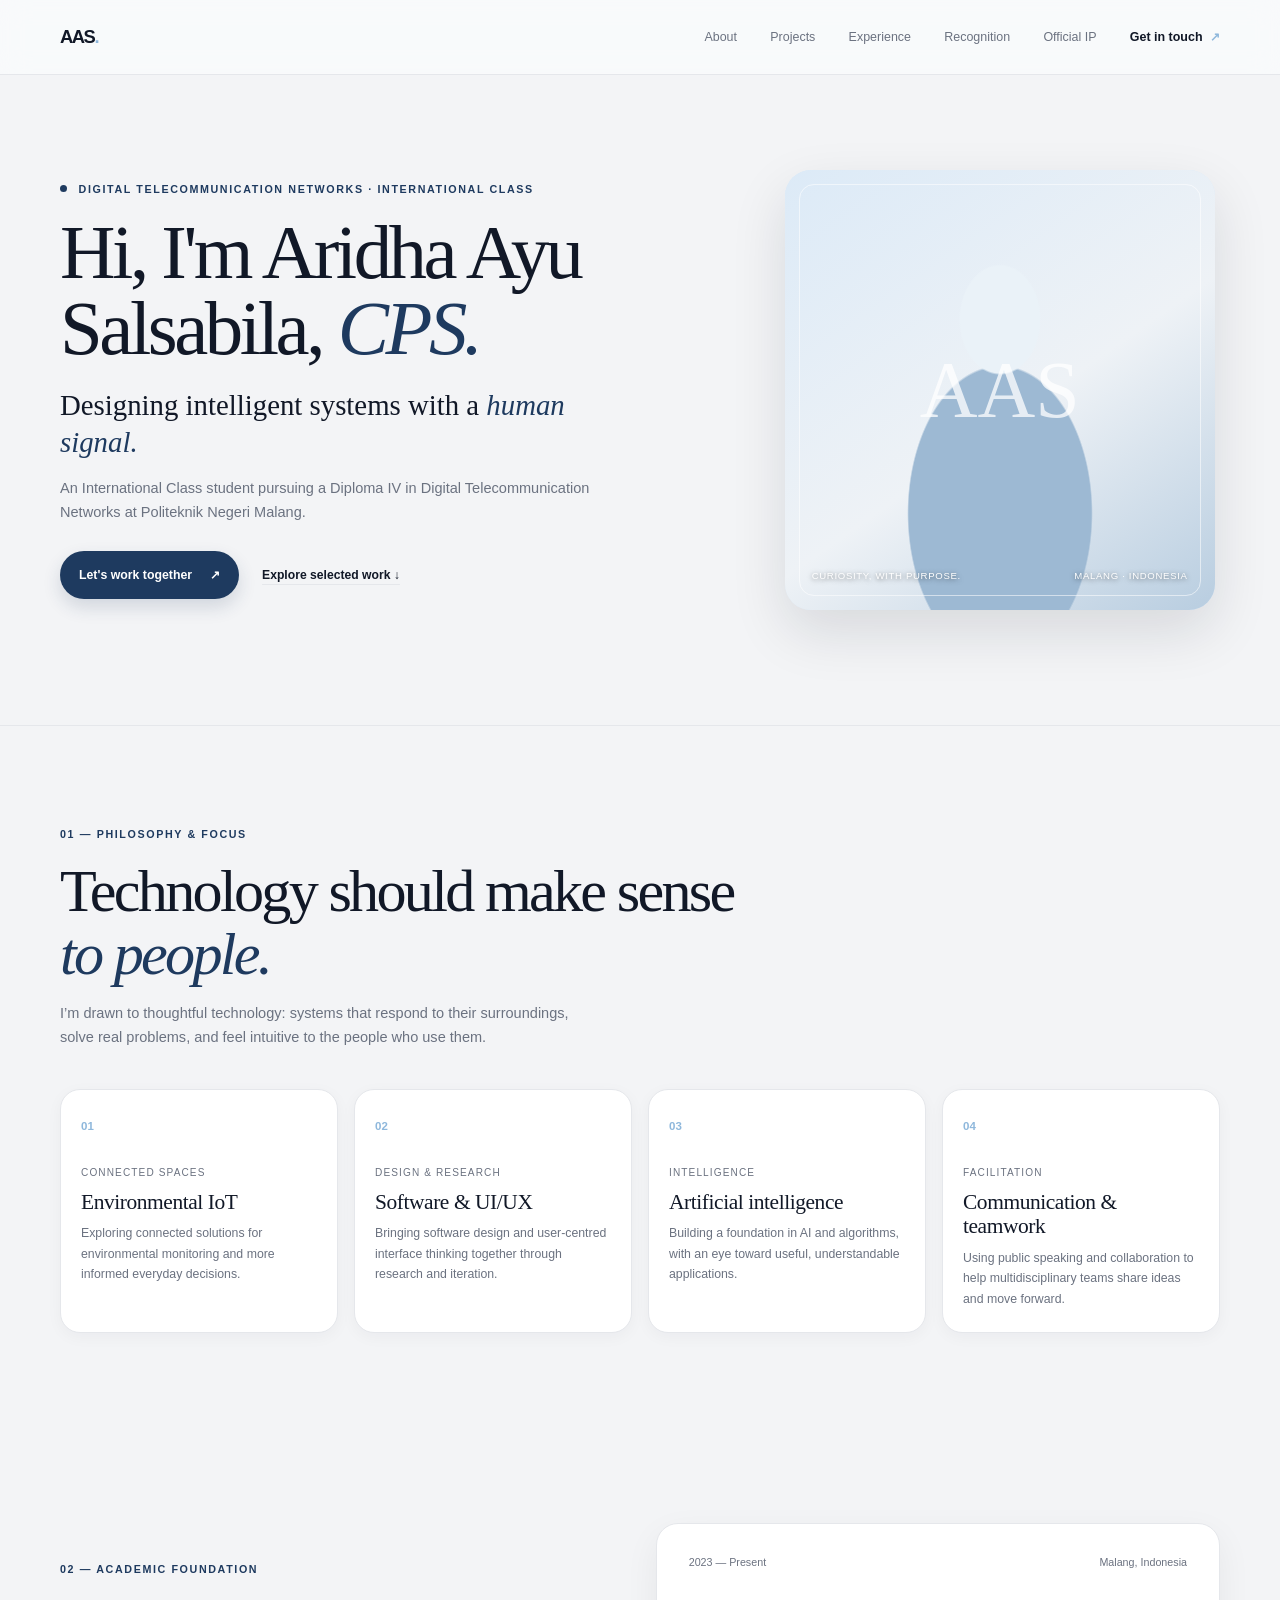
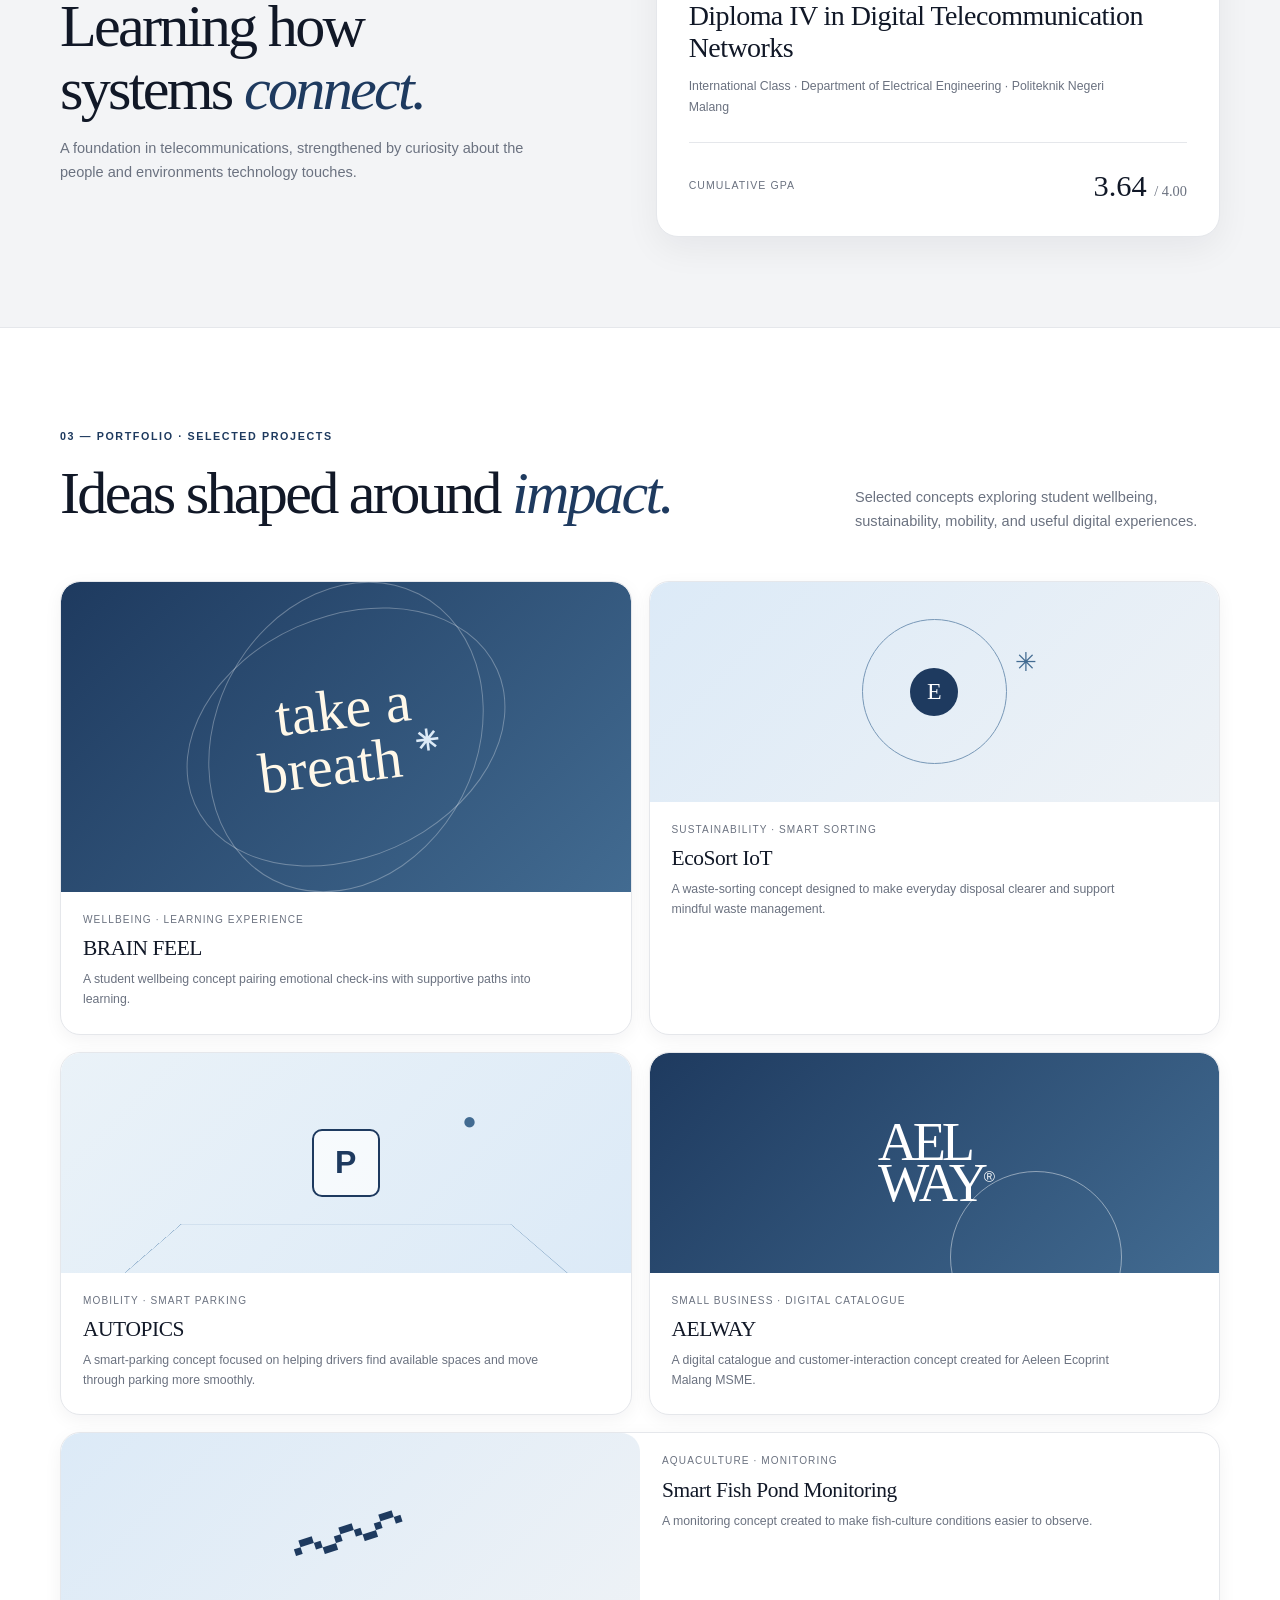
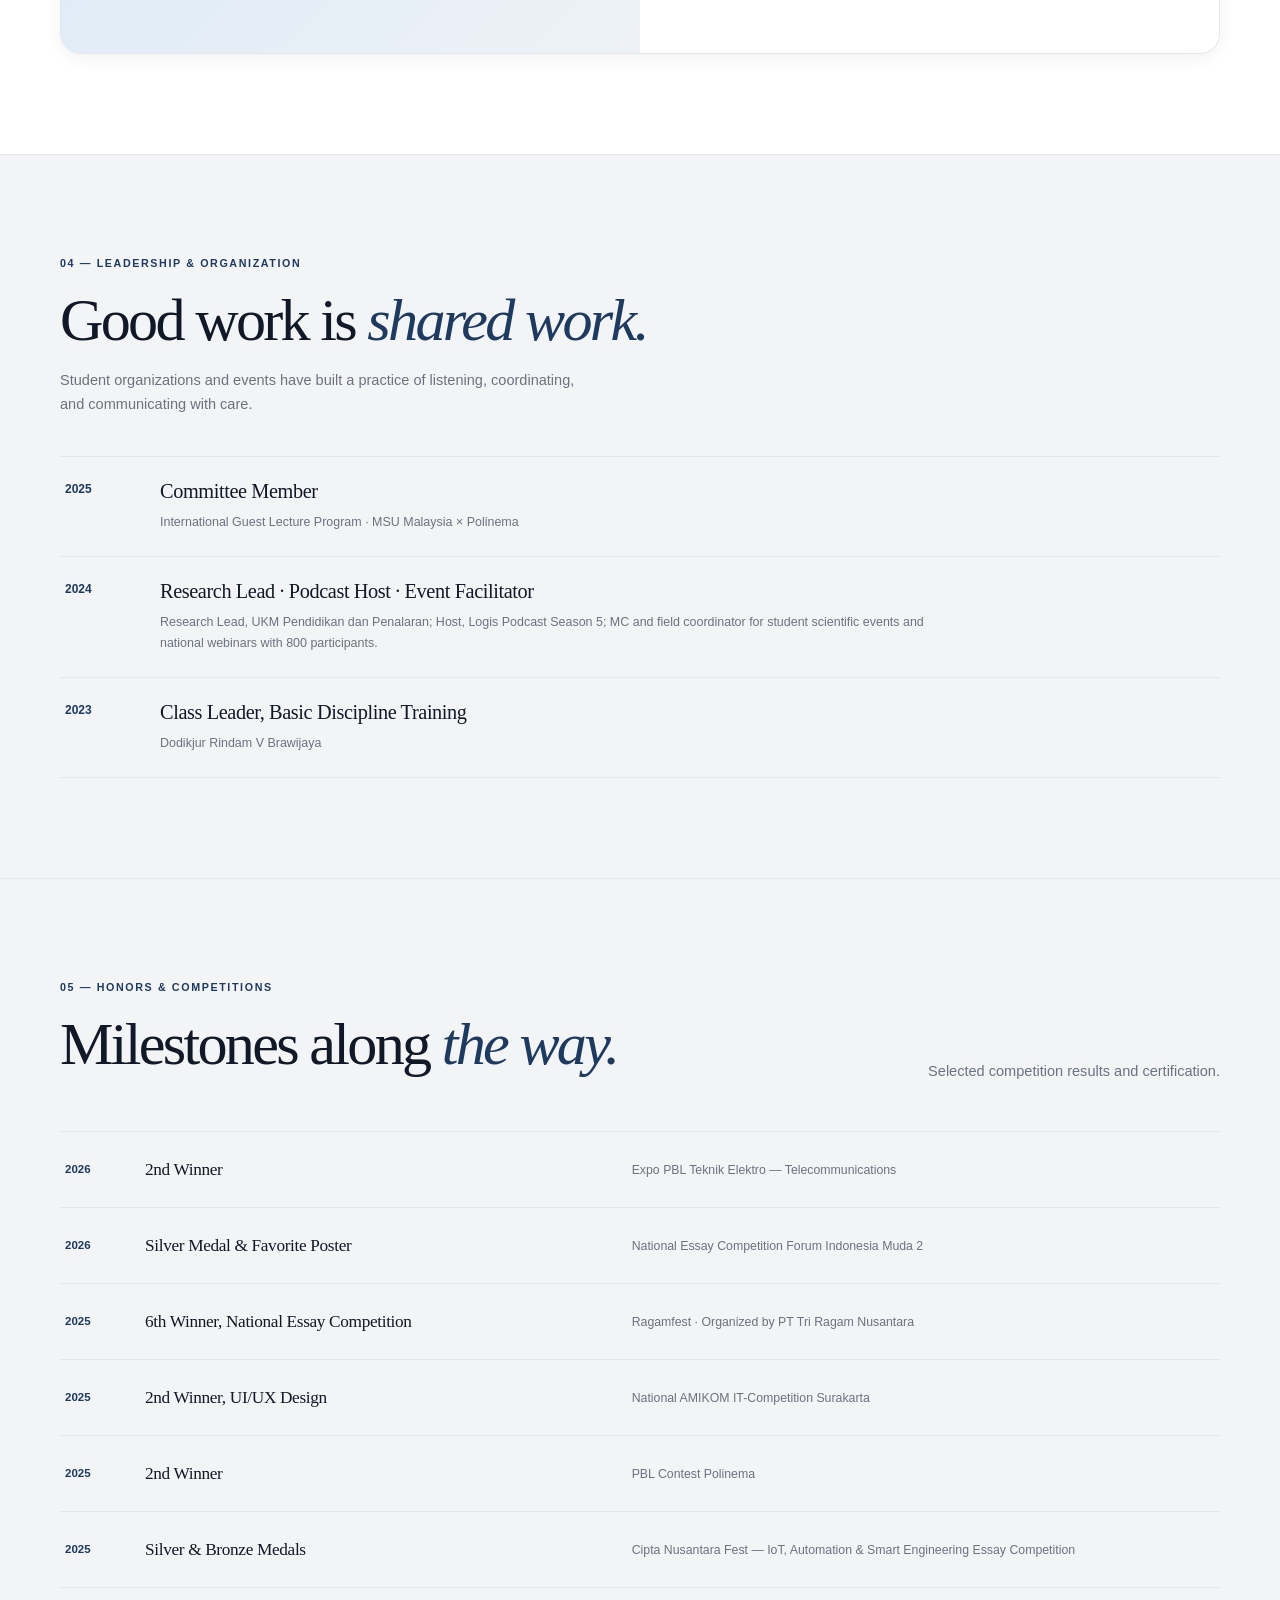
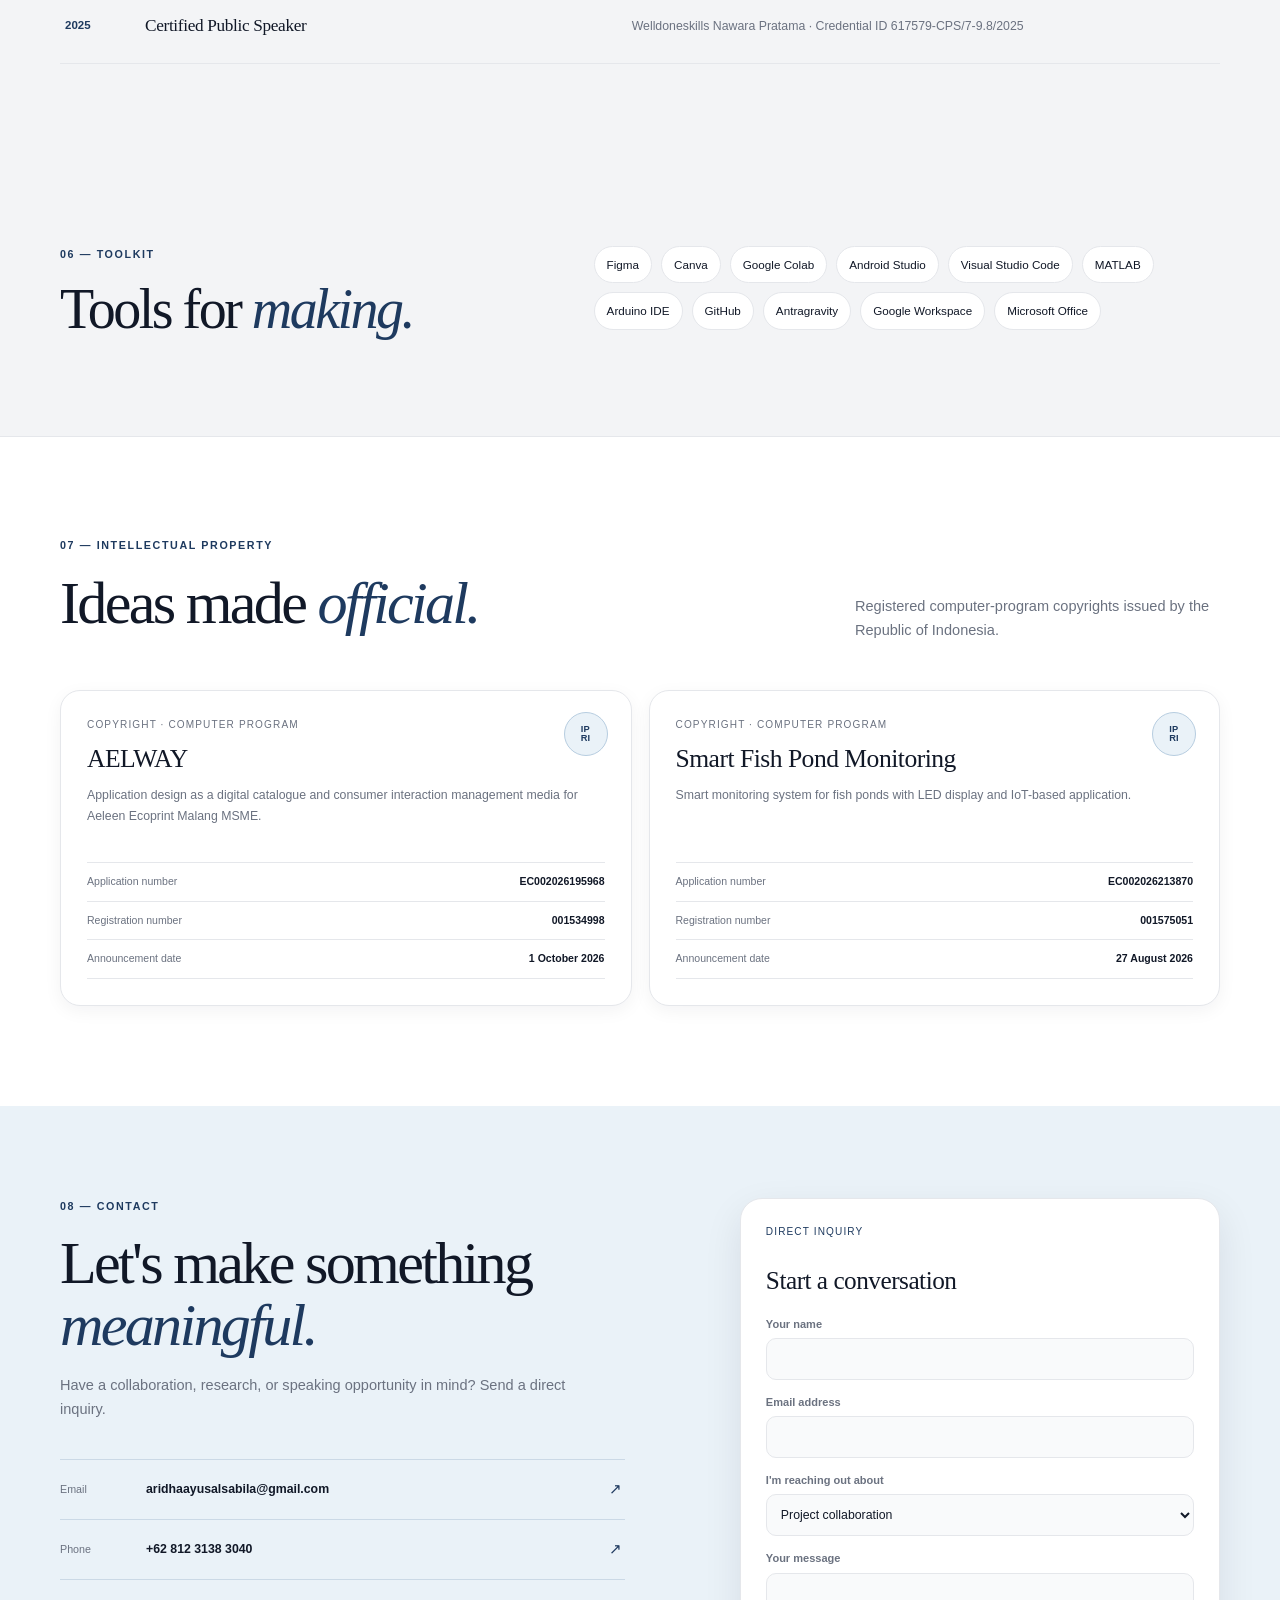
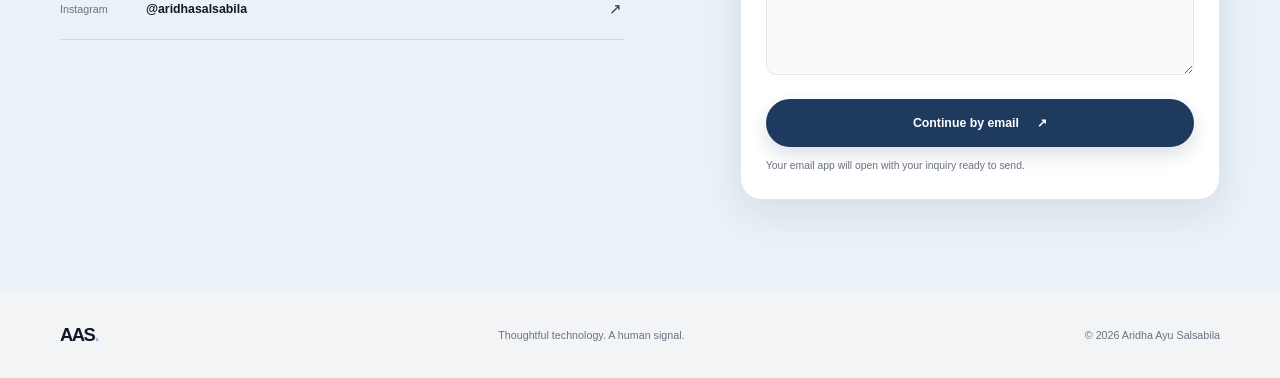
==== index.html @ 5b524871 "Rename indexx.html to index.html" ====
<!doctype html>
<html lang="en">
  <head>
    <meta charset="utf-8">
    <meta name="viewport" content="width=device-width, initial-scale=1">
    <meta name="theme-color" content="#f5f2ea">
    <meta name="description" content="Aridha Ayu Salsabila, CPS — exploring human-centred design, connected spaces, and intelligent systems.">
    <title>Aridha Ayu Salsabila, CPS — Portfolio</title>
    <link rel="stylesheet" href="styles.css">
    <script src="script.js" defer></script>
  </head>
  <body>
    <a class="skip-link" href="#main">Skip to content</a>
    <header class="site-header">
      <div class="container header-row">
        <a class="logo" href="#home" aria-label="Aridha Ayu Salsabila home">AAS<span>.</span></a>
        <button class="menu-toggle" type="button" aria-expanded="false" aria-controls="primary-nav" aria-label="Open navigation"><span></span><span></span></button>
        <nav class="navigation" id="primary-nav" aria-label="Main navigation">
          <a href="#about">About</a><a href="#projects">Projects</a><a href="#experience">Experience</a><a href="#recognition">Recognition</a><a href="#ip">Official IP</a><a class="nav-cta" href="#contact">Get in touch <span aria-hidden="true">↗</span></a>
        </nav>
      </div>
    </header>
    <main id="main">
      <section class="hero container" id="home" aria-labelledby="hero-title">
        <div class="hero-copy">
          <p class="eyebrow"><span class="dot"></span> Digital Telecommunication Networks · International Class</p>
          <h1 id="hero-title">Hi, I'm Aridha Ayu Salsabila, <em>CPS.</em></h1>
          <p class="tagline">Designing intelligent systems with a <em>human signal.</em></p>
          <p class="intro">An International Class student pursuing a Diploma IV in Digital Telecommunication Networks at Politeknik Negeri Malang.</p>
          <div class="hero-actions"><a class="button" href="#contact">Let's work together <span aria-hidden="true">↗</span></a><a class="quiet-link" href="#projects">Explore selected work ↓</a></div>
        </div>
        <div class="hero-image">
          <div class="portrait-placeholder" aria-hidden="true">AAS</div>
          <div class="image-label"><span>Curiosity, with purpose.</span><span>Malang · Indonesia</span></div>
        </div>
      </section>

      <section class="section" id="about" aria-labelledby="about-title">
        <div class="container">
          <div class="section-heading">
            <p class="eyebrow">01 — Philosophy &amp; focus</p>
            <h2 id="about-title">Technology should make sense <em>to people.</em></h2>
            <p class="intro">I’m drawn to thoughtful technology: systems that respond to their surroundings, solve real problems, and feel intuitive to the people who use them.</p>
          </div>
          <div class="focus-grid">
            <article class="focus-card"><span class="index">01</span><p class="overline">Connected spaces</p><h3>Environmental IoT</h3><p>Exploring connected solutions for environmental monitoring and more informed everyday decisions.</p></article>
            <article class="focus-card"><span class="index">02</span><p class="overline">Design &amp; research</p><h3>Software &amp; UI/UX</h3><p>Bringing software design and user-centred interface thinking together through research and iteration.</p></article>
            <article class="focus-card"><span class="index">03</span><p class="overline">Intelligence</p><h3>Artificial intelligence</h3><p>Building a foundation in AI and algorithms, with an eye toward useful, understandable applications.</p></article>
            <article class="focus-card"><span class="index">04</span><p class="overline">Facilitation</p><h3>Communication &amp; teamwork</h3><p>Using public speaking and collaboration to help multidisciplinary teams share ideas and move forward.</p></article>
          </div>
        </div>
      </section>

      <section class="academic-section" aria-labelledby="academic-title">
        <div class="container academic-layout">
          <div><p class="eyebrow">02 — Academic foundation</p><h2 id="academic-title">Learning how systems <em>connect.</em></h2><p class="intro">A foundation in telecommunications, strengthened by curiosity about the people and environments technology touches.</p></div>
          <article class="academic-card">
            <div class="academic-meta"><span>2023 — Present</span><span>Malang, Indonesia</span></div>
            <h3>Diploma IV in Digital Telecommunication Networks</h3>
            <p>International Class · Department of Electrical Engineering · Politeknik Negeri Malang</p>
            <div class="gpa"><span>Cumulative GPA</span><strong>3.64 <small>/ 4.00</small></strong></div>
          </article>
        </div>
      </section>

      <section class="section projects-section" id="projects" aria-labelledby="projects-title">
        <div class="container">
          <div class="section-heading heading-row"><div><p class="eyebrow">03 — Portfolio · selected projects</p><h2 id="projects-title">Ideas shaped around <em>impact.</em></h2></div><p class="intro">Selected concepts exploring student wellbeing, sustainability, mobility, and useful digital experiences.</p></div>
          <div class="project-grid">
            <article class="project-card"><div class="project-art art-feel" aria-hidden="true"><span>take a<br>breath <b>✳</b></span></div><div class="project-copy"><p class="overline">Wellbeing · Learning experience</p><h3>BRAIN FEEL</h3><p>A student wellbeing concept pairing emotional check-ins with supportive paths into learning.</p></div></article>
            <article class="project-card"><div class="project-art art-eco" aria-hidden="true"><span class="eco-orbit"></span><span class="eco-core">E</span><span class="eco-leaf">✳</span></div><div class="project-copy"><p class="overline">Sustainability · Smart sorting</p><h3>EcoSort IoT</h3><p>A waste-sorting concept designed to make everyday disposal clearer and support mindful waste management.</p></div></article>
            <article class="project-card"><div class="project-art art-auto" aria-hidden="true"><span class="parking-sign">P</span><span class="parking-pin">●</span></div><div class="project-copy"><p class="overline">Mobility · Smart parking</p><h3>AUTOPICS</h3><p>A smart-parking concept focused on helping drivers find available spaces and move through parking more smoothly.</p></div></article>
            <article class="project-card"><div class="project-art art-aelway" aria-hidden="true"><span>AEL<br>WAY<sup>®</sup></span></div><div class="project-copy"><p class="overline">Small business · Digital catalogue</p><h3>AELWAY</h3><p>A digital catalogue and customer-interaction concept created for Aeleen Ecoprint Malang MSME.</p></div></article>
            <article class="project-card project-wide"><div class="project-art art-pond" aria-hidden="true"><span>〰</span></div><div class="project-copy"><p class="overline">Aquaculture · Monitoring</p><h3>Smart Fish Pond Monitoring</h3><p>A monitoring concept created to make fish-culture conditions easier to observe.</p></div></article>
          </div>
        </div>
      </section>

      <section class="section experience-section" id="experience" aria-labelledby="experience-title">
        <div class="container">
          <div class="section-heading"><p class="eyebrow">04 — Leadership &amp; organization</p><h2 id="experience-title">Good work is <em>shared work.</em></h2><p class="intro">Student organizations and events have built a practice of listening, coordinating, and communicating with care.</p></div>
          <div class="timeline">
            <article class="timeline-item"><span class="year">2025</span><div><h3>Committee Member</h3><p>International Guest Lecture Program · MSU Malaysia × Polinema</p></div></article>
            <article class="timeline-item"><span class="year">2024</span><div><h3>Research Lead · Podcast Host · Event Facilitator</h3><p>Research Lead, UKM Pendidikan dan Penalaran; Host, Logis Podcast Season 5; MC and field coordinator for student scientific events and national webinars with 800 participants.</p></div></article>
            <article class="timeline-item"><span class="year">2023</span><div><h3>Class Leader, Basic Discipline Training</h3><p>Dodikjur Rindam V Brawijaya</p></div></article>
          </div>
        </div>
      </section>

      <section class="section" id="recognition" aria-labelledby="recognition-title">
        <div class="container">
          <div class="section-heading heading-row"><div><p class="eyebrow">05 — Honors &amp; competitions</p><h2 id="recognition-title">Milestones along <em>the way.</em></h2></div><p class="intro">Selected competition results and certification.</p></div>
          <div class="award-list">
            <article><span>2026</span><h3>2nd Winner</h3><p>Expo PBL Teknik Elektro — Telecommunications</p></article>
            <article><span>2026</span><h3>Silver Medal &amp; Favorite Poster</h3><p>National Essay Competition Forum Indonesia Muda 2</p></article>
            <article><span>2025</span><h3>6th Winner, National Essay Competition</h3><p>Ragamfest · Organized by PT Tri Ragam Nusantara</p></article>
            <article><span>2025</span><h3>2nd Winner, UI/UX Design</h3><p>National AMIKOM IT-Competition Surakarta</p></article>
            <article><span>2025</span><h3>2nd Winner</h3><p>PBL Contest Polinema</p></article>
            <article><span>2025</span><h3>Silver &amp; Bronze Medals</h3><p>Cipta Nusantara Fest — IoT, Automation &amp; Smart Engineering Essay Competition</p></article>
            <article><span>2025</span><h3>Certified Public Speaker</h3><p>Welldoneskills Nawara Pratama · Credential ID 617579-CPS/7-9.8/2025</p></article>
          </div>
        </div>
      </section>

      <section class="toolkit-section" aria-labelledby="toolkit-title">
        <div class="container toolkit-layout"><div><p class="eyebrow">06 — Toolkit</p><h2 id="toolkit-title">Tools for <em>making.</em></h2></div><ul class="tool-list" aria-label="Development and design tools"><li>Figma</li><li>Canva</li><li>Google Colab</li><li>Android Studio</li><li>Visual Studio Code</li><li>MATLAB</li><li>Arduino IDE</li><li>GitHub</li><li>Antragravity</li><li>Google Workspace</li><li>Microsoft Office</li></ul></div>
      </section>

      <section class="section projects-section" id="ip" aria-labelledby="ip-title">
        <div class="container"><div class="section-heading heading-row"><div><p class="eyebrow">07 — Intellectual property</p><h2 id="ip-title">Ideas made <em>official.</em></h2></div><p class="intro">Registered computer-program copyrights issued by the Republic of Indonesia.</p></div>
          <div class="ip-grid">
            <article class="ip-card"><span class="ip-seal" aria-hidden="true">IP<br>RI</span><p class="overline">Copyright · Computer program</p><h3>AELWAY</h3><p>Application design as a digital catalogue and consumer interaction management media for Aeleen Ecoprint Malang MSME.</p><dl><div><dt>Application number</dt><dd>EC002026195968</dd></div><div><dt>Registration number</dt><dd>001534998</dd></div><div><dt>Announcement date</dt><dd>1 October 2026</dd></div></dl></article>
            <article class="ip-card"><span class="ip-seal" aria-hidden="true">IP<br>RI</span><p class="overline">Copyright · Computer program</p><h3>Smart Fish Pond Monitoring</h3><p>Smart monitoring system for fish ponds with LED display and IoT-based application.</p><dl><div><dt>Application number</dt><dd>EC002026213870</dd></div><div><dt>Registration number</dt><dd>001575051</dd></div><div><dt>Announcement date</dt><dd>27 August 2026</dd></div></dl></article>
          </div>
        </div>
      </section>

      <section class="contact-section" id="contact" aria-labelledby="contact-title">
        <div class="container contact-layout"><div><p class="eyebrow">08 — Contact</p><h2 id="contact-title">Let's make something <em>meaningful.</em></h2><p class="intro">Have a collaboration, research, or speaking opportunity in mind? Send a direct inquiry.</p><div class="contact-links"><a href="mailto:aridhaayusalsabila@gmail.com"><span>Email</span><strong>aridhaayusalsabila@gmail.com</strong><span>↗</span></a><a href="tel:+6281231383040"><span>Phone</span><strong>+62 812 3138 3040</strong><span>↗</span></a><a href="https://www.instagram.com/aridhasalsabila/" target="_blank" rel="noopener noreferrer"><span>Instagram</span><strong>@aridhasalsabila</strong><span>↗</span></a></div></div>
          <form class="inquiry-form" id="inquiry-form"><p class="overline">Direct inquiry</p><h3>Start a conversation</h3><label for="name">Your name</label><input id="name" name="name" autocomplete="name" required><label for="email">Email address</label><input id="email" name="email" type="email" autocomplete="email" required><label for="intent">I'm reaching out about</label><select id="intent" name="intent"><option>Project collaboration</option><option>Research collaboration</option><option>Speaking invitation</option><option>Professional opportunity</option></select><label for="message">Your message</label><textarea id="message" name="message" rows="4" required></textarea><button class="button" type="submit">Continue by email <span aria-hidden="true">↗</span></button><p class="form-note" id="form-status" role="status" aria-live="polite">Your email app will open with your inquiry ready to send.</p></form>
        </div>
      </section>
    </main>
    <footer><div class="container footer-row"><a class="logo" href="#home">AAS<span>.</span></a><p>Thoughtful technology. A human signal.</p><p>© <span id="current-year">2026</span> Aridha Ayu Salsabila</p></div></footer>
  </body>
</html>
---- styles.css ----
:root {
  color-scheme: light;
  --paper: #f3f4f6;
  --cream: #ffffff;
  --ink: #111827;
  --muted: #6b7280;
  --line: #e5e7eb;
  --green: #1e3a5f;
  --green-dark: #eaf2f8;
  --orange: #8fb8dc;
  --yellow: #dceaf7;
  --serif: "Iowan Old Style", "Palatino Linotype", Georgia, serif;
  --sans: "Avenir Next", Avenir, "Segoe UI", sans-serif;
  --content: 1160px;
  font-family: var(--sans);
  color: var(--ink);
  background: var(--paper);
  scroll-behavior: smooth;
  scroll-padding-top: 85px;
}

* { box-sizing: border-box; }
body { min-width: 320px; margin: 0; font-size: 15px; line-height: 1.65; }
a { color: inherit; }
button, input, select, textarea { font: inherit; }
::selection { color: white; background: var(--green); }
.container { width: min(var(--content), calc(100% - 64px)); margin-inline: auto; }
.skip-link { position: fixed; z-index: 99; top: 10px; left: 10px; padding: 10px 14px; transform: translateY(-160%); color: white; background: var(--green-dark); }
.skip-link:focus { transform: translateY(0); }
.site-header { position: sticky; z-index: 20; top: 0; border-bottom: 1px solid rgb(32 40 35 / 10%); background: rgb(245 242 234 / 94%); backdrop-filter: blur(14px); }
.header-row { min-height: 74px; display: flex; align-items: center; justify-content: space-between; gap: 30px; }
.logo { color: var(--ink); font-size: 1.15rem; font-weight: 800; letter-spacing: -.08em; text-decoration: none; }
.logo span { color: var(--orange); }
.navigation { display: flex; align-items: center; gap: clamp(17px, 2.6vw, 34px); }
.navigation a { color: var(--muted); font-size: .78rem; text-decoration: none; transition: color .2s ease; }
.navigation a:hover, .navigation a:focus-visible { color: var(--green); }
.navigation .nav-cta { color: var(--ink); font-weight: 700; }
.nav-cta span { padding-left: 4px; color: var(--orange); }
.menu-toggle { display: none; }

.hero { min-height: 650px; padding-block: 72px 92px; display: grid; grid-template-columns: minmax(0, 1.05fr) minmax(310px, .75fr); align-items: center; gap: clamp(45px, 8vw, 110px); }
.hero-copy { position: relative; z-index: 1; }
.eyebrow { margin: 0 0 18px; color: var(--green); font-size: .67rem; font-weight: 750; letter-spacing: .15em; line-height: 1.5; text-transform: uppercase; }
.dot { display: inline-block; width: 7px; height: 7px; margin-right: 7px; border-radius: 50%; background: var(--orange); vertical-align: 1px; }
h1, h2 { font-family: var(--serif); font-weight: 400; letter-spacing: -.045em; }
h1 { max-width: 700px; margin: 0 0 20px; font-size: clamp(3.2rem, 6vw, 5.7rem); line-height: .99; }
h2 { margin: 0 0 16px; font-size: clamp(2.6rem, 4.7vw, 4rem); line-height: 1.04; }
h3 { font-family: var(--serif); font-weight: 400; letter-spacing: -.02em; line-height: 1.15; }
em { color: var(--green); font-weight: 400; }
.tagline { max-width: 520px; margin: 0 0 13px; font-family: var(--serif); font-size: clamp(1.35rem, 2.4vw, 1.8rem); line-height: 1.3; }
.intro { max-width: 535px; color: var(--muted); font-size: .91rem; }
.hero-actions { display: flex; align-items: center; flex-wrap: wrap; gap: 23px; margin-top: 27px; }
.button { min-height: 48px; padding: 12px 19px; display: inline-flex; align-items: center; justify-content: center; gap: 18px; border: 0; border-radius: 3px; color: white; background: var(--green); font-size: .77rem; font-weight: 650; text-decoration: none; cursor: pointer; transition: transform .2s ease, background .2s ease; }
.button:hover { transform: translateY(-2px); background: var(--green-dark); }
.quiet-link { font-size: .76rem; font-weight: 650; text-decoration-color: var(--line); text-underline-offset: 5px; }
.hero-tags { margin: 45px 0 0; padding: 0; display: flex; flex-wrap: wrap; gap: 9px; list-style: none; }
.hero-tags li { padding: 6px 11px; border: 1px solid var(--line); border-radius: 40px; color: var(--muted); font-size: .67rem; }
.hero-image { position: relative; width: min(100%, 430px); min-height: 440px; justify-self: center; overflow: hidden; background: #e5d9cf; }
.hero-image::before { position: absolute; z-index: 2; inset: 14px; border: 1px solid rgb(255 255 255 / 55%); content: ""; pointer-events: none; }
.hero-image img { position: absolute; z-index: 1; inset: 0; width: 100%; height: 100%; object-fit: cover; object-position: center 32%; opacity: 0; transition: opacity .25s ease; }
.hero-image.has-image img { opacity: 1; }
.portrait-placeholder { position: absolute; inset: 0; display: grid; place-items: center; color: rgb(255 255 255 / 75%); background: radial-gradient(ellipse at 50% 34%, #f3e5d9 0 13%, transparent 13.5%), radial-gradient(ellipse at 50% 78%, #caae91 0 30%, transparent 30.5%), linear-gradient(155deg, #c9b9ae, #e6d9cd 55%, #c7b2a1); font-family: var(--serif); font-size: 5rem; }
.image-label { position: absolute; z-index: 3; right: 27px; bottom: 26px; left: 27px; display: flex; justify-content: space-between; gap: 10px; color: white; font-size: .6rem; letter-spacing: .07em; text-shadow: 0 1px 5px rgb(0 0 0 / 55%); text-transform: uppercase; }
.image-stamp { position: absolute; z-index: 4; top: 35px; right: 0; width: 94px; height: 94px; display: grid; align-content: center; justify-items: center; border-radius: 50%; color: var(--ink); background: var(--yellow); font-size: .59rem; font-weight: 700; line-height: 1.25; text-align: center; transform: rotate(9deg); }
.image-stamp span { font-size: 1.35rem; }

.section { padding-block: 100px; border-top: 1px solid rgb(32 40 35 / 10%); }
.section-heading { max-width: 715px; margin-bottom: 40px; }
.section-heading .intro { margin-bottom: 0; }
.heading-row { max-width: none; display: flex; align-items: end; justify-content: space-between; gap: 38px; }
.heading-row > div { max-width: 640px; }
.heading-row > .intro { max-width: 365px; margin-bottom: 8px; }
.focus-grid { display: grid; grid-template-columns: repeat(4, minmax(0, 1fr)); border-top: 1px solid var(--line); border-left: 1px solid var(--line); }
.focus-card { position: relative; min-height: 240px; padding: 23px 20px; border-right: 1px solid var(--line); border-bottom: 1px solid var(--line); transition: transform .2s ease, background .2s ease; }
.focus-card:hover { z-index: 1; transform: translateY(-4px); background: var(--cream); }
.index { color: var(--orange); font-size: .72rem; font-weight: 700; }
.overline { margin: 27px 0 8px; color: var(--muted); font-size: .63rem; letter-spacing: .11em; text-transform: uppercase; }
.focus-card h3, .project-copy h3, .academic-card h3, .timeline-item h3, .award-list h3, .ip-card h3 { margin: 0 0 9px; font-size: 1.34rem; }
.focus-card > p:last-child { margin: 0; color: var(--muted); font-size: .77rem; }

.academic-section { padding-block: 90px; color: var(--cream); background: var(--green-dark); }
.academic-section .eyebrow { color: var(--yellow); }
.academic-section em { color: var(--yellow); }
.academic-layout { display: grid; grid-template-columns: .85fr 1fr; align-items: center; gap: 10%; }
.academic-layout h2 { max-width: 450px; }
.academic-layout .intro { color: rgb(255 253 248 / 70%); }
.academic-card { padding: 30px 32px 25px; border: 1px solid rgb(255 253 248 / 26%); }
.academic-meta { display: flex; justify-content: space-between; gap: 15px; margin-bottom: 28px; color: rgb(255 253 248 / 68%); font-size: .67rem; }
.academic-card h3 { max-width: 460px; margin-bottom: 10px; font-size: 1.75rem; }
.academic-card > p { max-width: 450px; margin-bottom: 25px; color: rgb(255 253 248 / 70%); font-size: .77rem; }
.gpa { padding-top: 18px; display: flex; align-items: center; justify-content: space-between; gap: 15px; border-top: 1px solid rgb(255 253 248 / 26%); }
.gpa > span { color: rgb(255 253 248 / 68%); font-size: .66rem; letter-spacing: .1em; text-transform: uppercase; }
.gpa strong { font-family: var(--serif); font-size: 1.9rem; font-weight: 400; }
.gpa small { color: rgb(255 253 248 / 65%); font-size: .9rem; }

.projects-section { background: var(--cream); }
.project-grid { display: grid; grid-template-columns: repeat(2, minmax(0, 1fr)); gap: 17px; }
.project-card { position: relative; overflow: hidden; border: 1px solid var(--line); background: var(--paper); transition: transform .2s ease, border-color .2s ease; }
.project-card:hover { transform: translateY(-3px); border-color: var(--green); }
.project-art { position: relative; min-height: 220px; overflow: hidden; display: grid; place-items: center; }
.art-feel { min-height: 310px; color: #fff8e9; background: #9c806e; }
.art-feel::before, .art-feel::after { position: absolute; width: 260px; height: 320px; border: 1px solid rgb(255 255 255 / 30%); border-radius: 50%; content: ""; transform: rotate(27deg); }
.art-feel::after { width: 330px; height: 240px; transform: rotate(-24deg); }
.art-feel > span { z-index: 1; font-family: var(--serif); font-size: clamp(2.5rem, 4.5vw, 4rem); line-height: .95; text-align: center; transform: rotate(-7deg); }
.art-feel b { color: var(--yellow); font-size: .5em; vertical-align: top; }
.art-eco { background: #dce4d0; }
.eco-orbit { width: 145px; height: 145px; border: 1px solid #708366; border-radius: 50%; }
.eco-core { position: absolute; width: 48px; height: 48px; display: grid; place-items: center; border-radius: 50%; color: white; background: var(--green); font-family: var(--serif); font-size: 1.5rem; }
.eco-leaf { position: absolute; top: 27%; right: 32%; color: #788f6b; font-size: 1.65rem; }
.art-auto { background: #dce6e6; }
.parking-sign { width: 68px; height: 68px; display: grid; place-items: center; border: 2px solid #47666a; border-radius: 10px; color: #47666a; font-size: 2rem; font-weight: 600; }
.parking-pin { position: absolute; top: 22%; right: 27%; color: var(--orange); font-size: 1.5rem; }
.art-auto::after { position: absolute; right: 14%; bottom: -34px; left: 14%; height: 95px; border: 1px solid #789194; content: ""; transform: perspective(90px) rotateX(27deg); }
.art-aelway { color: #f8e9dc; background: #c97e61; }
.art-aelway > span { font-family: var(--serif); font-size: 3.4rem; letter-spacing: -.08em; line-height: .75; }
.art-aelway sup { font-family: var(--sans); font-size: .28em; }
.art-aelway::after { position: absolute; right: 17%; bottom: -70px; width: 170px; height: 170px; border: 1px solid rgb(255 255 255 / 45%); border-radius: 50%; content: ""; }
.art-pond { color: #356966; background: #b9d0ce; }
.art-pond > span { font-size: 7rem; transform: rotate(-18deg); }
.project-wide { grid-column: span 2; display: grid; grid-template-columns: 1fr 1fr; }
.project-wide .project-art { min-height: 220px; }
.project-copy { padding: 20px 22px 24px; }
.project-copy .overline { margin: 0 0 8px; }
.project-copy h3 { margin-bottom: 8px; }
.project-copy > p:last-child { max-width: 480px; margin: 0; color: var(--muted); font-size: .77rem; }

.experience-section { background: #f9fafb; }
.timeline { border-top: 1px solid #ccc6b9; }
.timeline-item { display: grid; grid-template-columns: 75px 1fr; gap: 20px; padding: 23px 5px; border-bottom: 1px solid #ccc6b9; }
.timeline-item .year { color: var(--green); font-size: .75rem; font-weight: 700; }
.timeline-item h3 { font-size: 1.27rem; }
.timeline-item p { max-width: 800px; margin: 0; color: var(--muted); font-size: .78rem; }

.award-list { border-top: 1px solid var(--line); }
.award-list article { min-height: 76px; padding: 15px 5px; display: grid; grid-template-columns: 60px minmax(190px, .8fr) minmax(180px, 1fr); align-items: center; gap: 20px; border-bottom: 1px solid var(--line); }
.award-list article > span { color: var(--green); font-size: .72rem; font-weight: 700; }
.award-list h3 { margin: 0; font-size: 1.08rem; }
.award-list p { margin: 0; color: var(--muted); font-size: .77rem; }

.toolkit-section { padding-block: 82px; background: #f3f4f6; }
.toolkit-layout { display: grid; grid-template-columns: .8fr 1.2fr; gap: 10%; align-items: start; }
.toolkit-layout h2 { font-size: clamp(2.6rem, 4.7vw, 3.5rem); }
.tool-list { margin: 0; padding: 0; display: flex; flex-wrap: wrap; gap: 9px; list-style: none; }
.tool-list li { padding: 8px 12px; border: 1px solid #c8c0b1; border-radius: 30px; font-size: .73rem; transition: color .2s ease, background .2s ease; }
.tool-list li:hover { color: white; background: var(--green); }

.ip-grid { display: grid; grid-template-columns: repeat(2, minmax(0, 1fr)); gap: 17px; }
.ip-card { position: relative; padding: 26px; border: 1px solid var(--line); }
.ip-card .overline { max-width: 72%; margin: 0 0 10px; }
.ip-card h3 { max-width: 80%; margin-bottom: 10px; font-size: 1.6rem; }
.ip-card > p:not(.overline) { min-height: 57px; color: var(--muted); font-size: .77rem; }
.ip-seal { position: absolute; top: 21px; right: 23px; width: 44px; height: 44px; display: grid; align-content: center; justify-items: center; border: 1px solid var(--green); border-radius: 50%; color: var(--green); font-size: .58rem; font-weight: 800; line-height: 1; }
.ip-card dl { margin: 20px 0 0; border-top: 1px solid var(--line); }
.ip-card dl div { padding: 10px 0; display: flex; justify-content: space-between; gap: 12px; border-bottom: 1px solid var(--line); font-size: .66rem; }
.ip-card dt { color: var(--muted); }
.ip-card dd { margin: 0; font-weight: 650; text-align: right; }

.contact-section { padding-block: 92px; color: var(--cream); background: var(--green-dark); }
.contact-section .eyebrow { color: var(--yellow); }
.contact-section em { color: var(--yellow); }
.contact-layout { display: grid; grid-template-columns: 1fr .85fr; align-items: start; gap: clamp(45px, 9vw, 115px); }
.contact-layout h2 { max-width: 540px; }
.contact-layout .intro { color: rgb(255 253 248 / 70%); }
.contact-links { margin-top: 38px; border-top: 1px solid rgb(255 253 248 / 22%); }
.contact-links a { min-height: 60px; display: grid; grid-template-columns: 74px 1fr 16px; align-items: center; gap: 12px; border-bottom: 1px solid rgb(255 253 248 / 22%); text-decoration: none; }
.contact-links a span:first-child { color: rgb(255 253 248 / 62%); font-size: .67rem; }
.contact-links strong { font-size: .77rem; font-weight: 550; overflow-wrap: anywhere; }
.contact-links a span:last-child { color: var(--yellow); }
.inquiry-form { padding: 25px; color: var(--ink); background: var(--cream); }
.inquiry-form .overline { margin: 0 0 6px; color: var(--green); }
.inquiry-form h3 { margin-bottom: 20px; font-size: 1.58rem; }
.inquiry-form label { display: block; margin: 13px 0 5px; color: var(--muted); font-size: .69rem; font-weight: 650; }
.inquiry-form input, .inquiry-form select, .inquiry-form textarea { width: 100%; min-height: 42px; padding: 9px 10px; border: 1px solid var(--line); border-radius: 2px; color: var(--ink); background: var(--paper); font-size: .77rem; }
.inquiry-form textarea { min-height: 102px; resize: vertical; }
.inquiry-form input:focus, .inquiry-form select:focus, .inquiry-form textarea:focus { outline: 2px solid var(--green); outline-offset: 2px; }
.inquiry-form .button { width: 100%; margin-top: 17px; }
.form-note { margin: 10px 0 0; color: var(--muted); font-size: .65rem; }
footer { padding-block: 23px; color: var(--muted); }
.footer-row { min-height: 40px; display: flex; align-items: center; justify-content: space-between; gap: 18px; }
.footer-row p { margin: 0; font-size: .67rem; }
:focus-visible { outline: 2px solid var(--orange); outline-offset: 4px; }

@media (max-width: 900px) {
  .container { width: calc(100% - 48px); }
  .hero { min-height: 580px; grid-template-columns: minmax(0, 1fr) minmax(260px, .75fr); gap: 35px; }
  .hero-image { min-height: 390px; }
  .focus-grid { grid-template-columns: repeat(2, minmax(0, 1fr)); }
  .award-list article { grid-template-columns: 50px minmax(170px, .85fr) minmax(170px, 1fr); gap: 14px; }
}

@media (max-width: 680px) {
  :root { scroll-padding-top: 72px; }
  body { font-size: 14px; }
  .container { width: calc(100% - 40px); }
  .header-row { min-height: 64px; }
  .menu-toggle { width: 42px; height: 42px; padding: 11px 9px; display: grid; align-content: center; gap: 6px; border: 1px solid var(--line); border-radius: 50%; background: transparent; cursor: pointer; }
  .menu-toggle span { height: 1px; display: block; background: var(--ink); transition: transform .2s ease; }
  .menu-toggle[aria-expanded="true"] span:first-child { transform: translateY(3.5px) rotate(45deg); }
  .menu-toggle[aria-expanded="true"] span:last-child { transform: translateY(-3.5px) rotate(-45deg); }
  .navigation { position: absolute; top: 100%; right: 0; left: 0; padding: 8px 20px 17px; display: none; align-items: stretch; gap: 0; border-bottom: 1px solid var(--line); background: var(--paper); }
  .navigation.is-open { display: flex; flex-direction: column; }
  .navigation a { padding: 10px 0; border-bottom: 1px solid rgb(32 40 35 / 9%); font-size: .85rem; }
  .navigation .nav-cta { border-bottom: 0; }
  .hero { min-height: auto; padding-block: 50px 68px; grid-template-columns: 1fr; gap: 38px; }
  h1 { font-size: clamp(3.1rem, 13vw, 4.8rem); }
  .tagline { font-size: 1.45rem; }
  .hero-tags { margin-top: 27px; }
  .hero-image { width: min(100%, 420px); min-height: min(110vw, 470px); }
  .section { padding-block: 74px; }
  h2 { font-size: clamp(2.5rem, 10.5vw, 3.5rem); }
  .section-heading { margin-bottom: 30px; }
  .focus-grid { grid-template-columns: 1fr; }
  .focus-card { min-height: 195px; padding: 20px; }
  .overline { margin-top: 18px; }
  .academic-layout, .toolkit-layout, .contact-layout { grid-template-columns: 1fr; gap: 28px; }
  .academic-section, .contact-section { padding-block: 75px; }
  .academic-card { padding: 23px 20px; }
  .academic-meta { margin-bottom: 23px; }
  .academic-card h3 { font-size: 1.55rem; }
  .heading-row { display: block; }
  .heading-row > .intro { margin-top: 16px; }
  .project-grid { grid-template-columns: 1fr; gap: 13px; }
  .project-wide { grid-column: auto; display: block; }
  .project-wide .project-art { min-height: 210px; }
  .art-feel { min-height: 280px; }
  .timeline-item { grid-template-columns: 48px 1fr; gap: 12px; padding-block: 20px; }
  .timeline-item h3 { font-size: 1.16rem; }
  .award-list article { grid-template-columns: 44px 1fr; gap: 5px 12px; padding-block: 15px; }
  .award-list article > span { grid-row: span 2; }
  .award-list h3 { font-size: 1rem; }
  .award-list p { grid-column: 2; }
  .toolkit-layout { gap: 0; }
  .ip-grid { grid-template-columns: 1fr; }
  .ip-card { padding: 22px 19px; }
  .ip-card > p:not(.overline) { min-height: 0; }
  .contact-layout { gap: 31px; }
  .inquiry-form { padding: 22px 18px; }
  .footer-row { align-items: flex-start; flex-wrap: wrap; }
  .footer-row p:last-child { width: 100%; }
}

@media (prefers-reduced-motion: reduce) {
  *, *::before, *::after { scroll-behavior: auto !important; transition-duration: .01ms !important; animation-duration: .01ms !important; animation-iteration-count: 1 !important; }
}

/* Modern creative light palette */
body { color: var(--ink); background: var(--paper); }
::selection { color: #fff; background: var(--green); }
.site-header { border-color: var(--line); background: rgb(249 250 251 / 92%); }
.logo span, .nav-cta span, .index, .image-stamp span { color: var(--orange); }
.navigation a:hover, .navigation a:focus-visible { color: var(--green); }
.eyebrow, em, .timeline-item .year, .award-list article > span, .ip-seal { color: var(--green); }
.dot { background: var(--green); }
.button { border-radius: 999px; background: var(--green); box-shadow: 0 8px 18px rgb(30 58 95 / 16%); }
.button:hover { background: #162d49; box-shadow: 0 11px 22px rgb(30 58 95 / 22%); }
.hero-tags li { border-color: var(--line); background: #fff; }
.hero-image { border-radius: 26px; background: #dceaf7; box-shadow: 0 22px 55px rgb(17 24 39 / 12%); }
.hero-image::before { border-radius: 15px; }
.portrait-placeholder { background: radial-gradient(ellipse at 50% 34%, #eaf2f8 0 13%, transparent 13.5%), radial-gradient(ellipse at 50% 78%, #9db9d3 0 30%, transparent 30.5%), linear-gradient(145deg, #dceaf7, #eef2f6 55%, #b8cde0); }
.image-stamp { background: #dceaf7; box-shadow: 0 8px 22px rgb(17 24 39 / 12%); }
.section { border-color: var(--line); }
.focus-grid { gap: 16px; border: 0; }
.focus-card { min-height: 235px; border: 1px solid var(--line); border-radius: 20px; background: #fff; box-shadow: 0 4px 16px rgb(17 24 39 / 4%); }
.focus-card:hover { background: #fff; box-shadow: 0 14px 30px rgb(30 58 95 / 10%); }
.academic-section { color: var(--ink); background: #f3f4f6; }
.academic-section .eyebrow, .academic-section em { color: var(--green); }
.academic-layout .intro { color: var(--muted); }
.academic-card { border: 1px solid var(--line); border-radius: 22px; background: #fff; box-shadow: 0 12px 35px rgb(17 24 39 / 6%); }
.academic-meta, .academic-card > p, .gpa > span, .gpa small { color: var(--muted); }
.gpa { border-color: var(--line); }
.project-card { border-color: var(--line); border-radius: 20px; background: #fff; box-shadow: 0 5px 18px rgb(17 24 39 / 5%); }
.project-card:hover { border-color: #b7cde0; box-shadow: 0 15px 32px rgb(30 58 95 / 12%); }
.project-art { border-radius: 19px 19px 0 0; }
.art-feel { background: linear-gradient(135deg, #1e3a5f, #426b91); }
.art-eco { background: linear-gradient(135deg, #dceaf7, #eef2f6); }
.eco-orbit { border-color: #7898b7; }
.eco-core { background: var(--green); }
.eco-leaf { color: #426b91; }
.art-auto { background: linear-gradient(135deg, #eaf2f8, #dceaf7); }
.parking-sign { border-color: #1e3a5f; color: #1e3a5f; background: rgb(255 255 255 / 70%); }
.parking-pin { color: #426b91; }
.art-auto::after { border-color: #9db9d3; }
.art-aelway { color: #fff; background: linear-gradient(135deg, #1e3a5f, #426b91); }
.art-pond { color: #1e3a5f; background: linear-gradient(135deg, #dceaf7, #eef2f6); }
.experience-section { background: #f3f4f6; }
.timeline, .timeline-item { border-color: var(--line); }
.award-list, .award-list article { border-color: var(--line); }
.toolkit-section { background: #f3f4f6; }
.tool-list li { border-color: var(--line); border-radius: 999px; background: #fff; }
.tool-list li:hover { background: var(--green); }
.ip-card { border-color: var(--line); border-radius: 20px; background: #fff; box-shadow: 0 5px 18px rgb(17 24 39 / 5%); }
.ip-seal { border-color: #b7cde0; background: #eaf2f8; }
.ip-card dl, .ip-card dl div { border-color: var(--line); }
.contact-section { color: var(--ink); background: #eaf2f8; }
.contact-section .eyebrow, .contact-section em { color: var(--green); }
.contact-layout .intro { color: var(--muted); }
.contact-links, .contact-links a { border-color: #cbd9e6; }
.contact-links a span:first-child { color: var(--muted); }
.contact-links a span:last-child { color: var(--green); }
.inquiry-form { border: 1px solid #e5e7eb; border-radius: 22px; background: #fff; box-shadow: 0 14px 38px rgb(17 24 39 / 9%); }
.inquiry-form input, .inquiry-form select, .inquiry-form textarea { border-color: var(--line); border-radius: 10px; background: #f9fafb; }
.inquiry-form input:focus, .inquiry-form select:focus, .inquiry-form textarea:focus { outline-color: var(--green); }
.inquiry-form .overline { color: var(--green); }
.form-note { color: var(--muted); }
:focus-visible { outline-color: var(--green); }

@media (max-width: 680px) {
  .navigation { border-color: var(--line); background: var(--paper); }
  .navigation a { border-color: var(--line); }
}
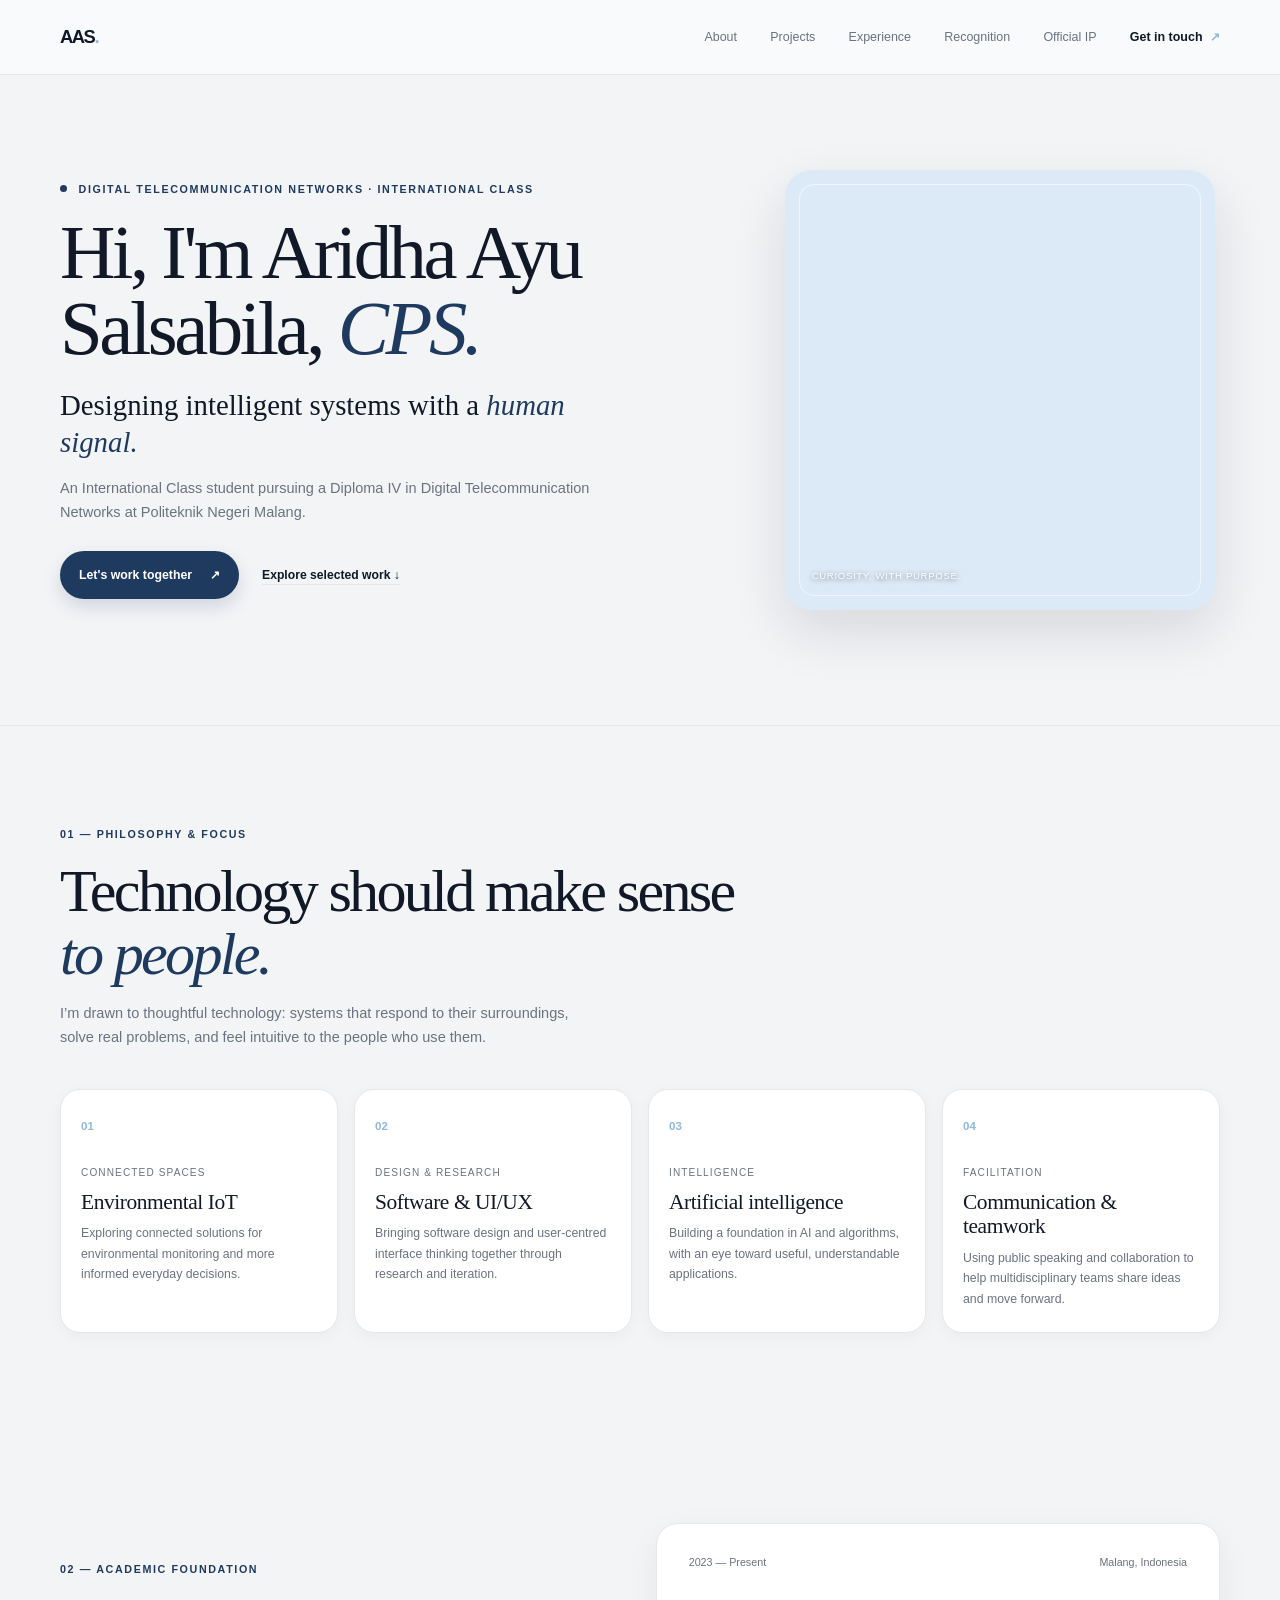
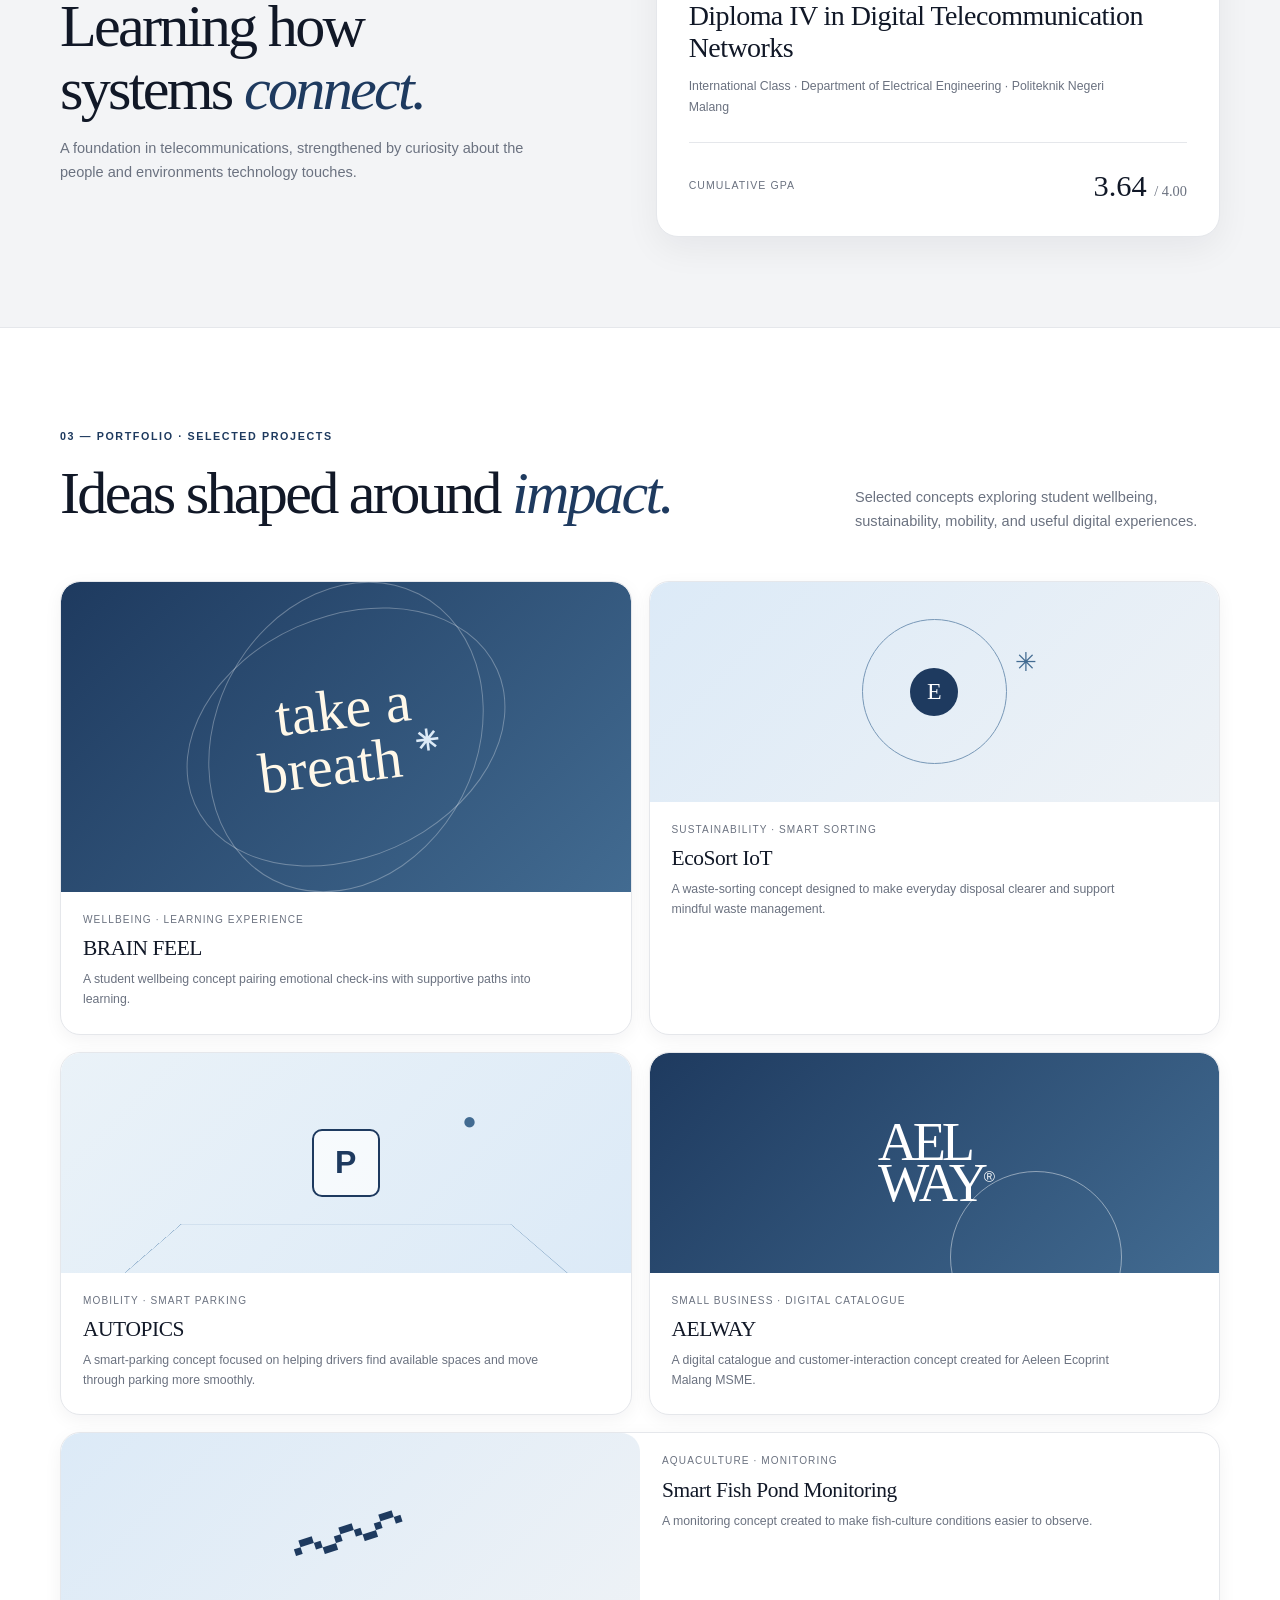
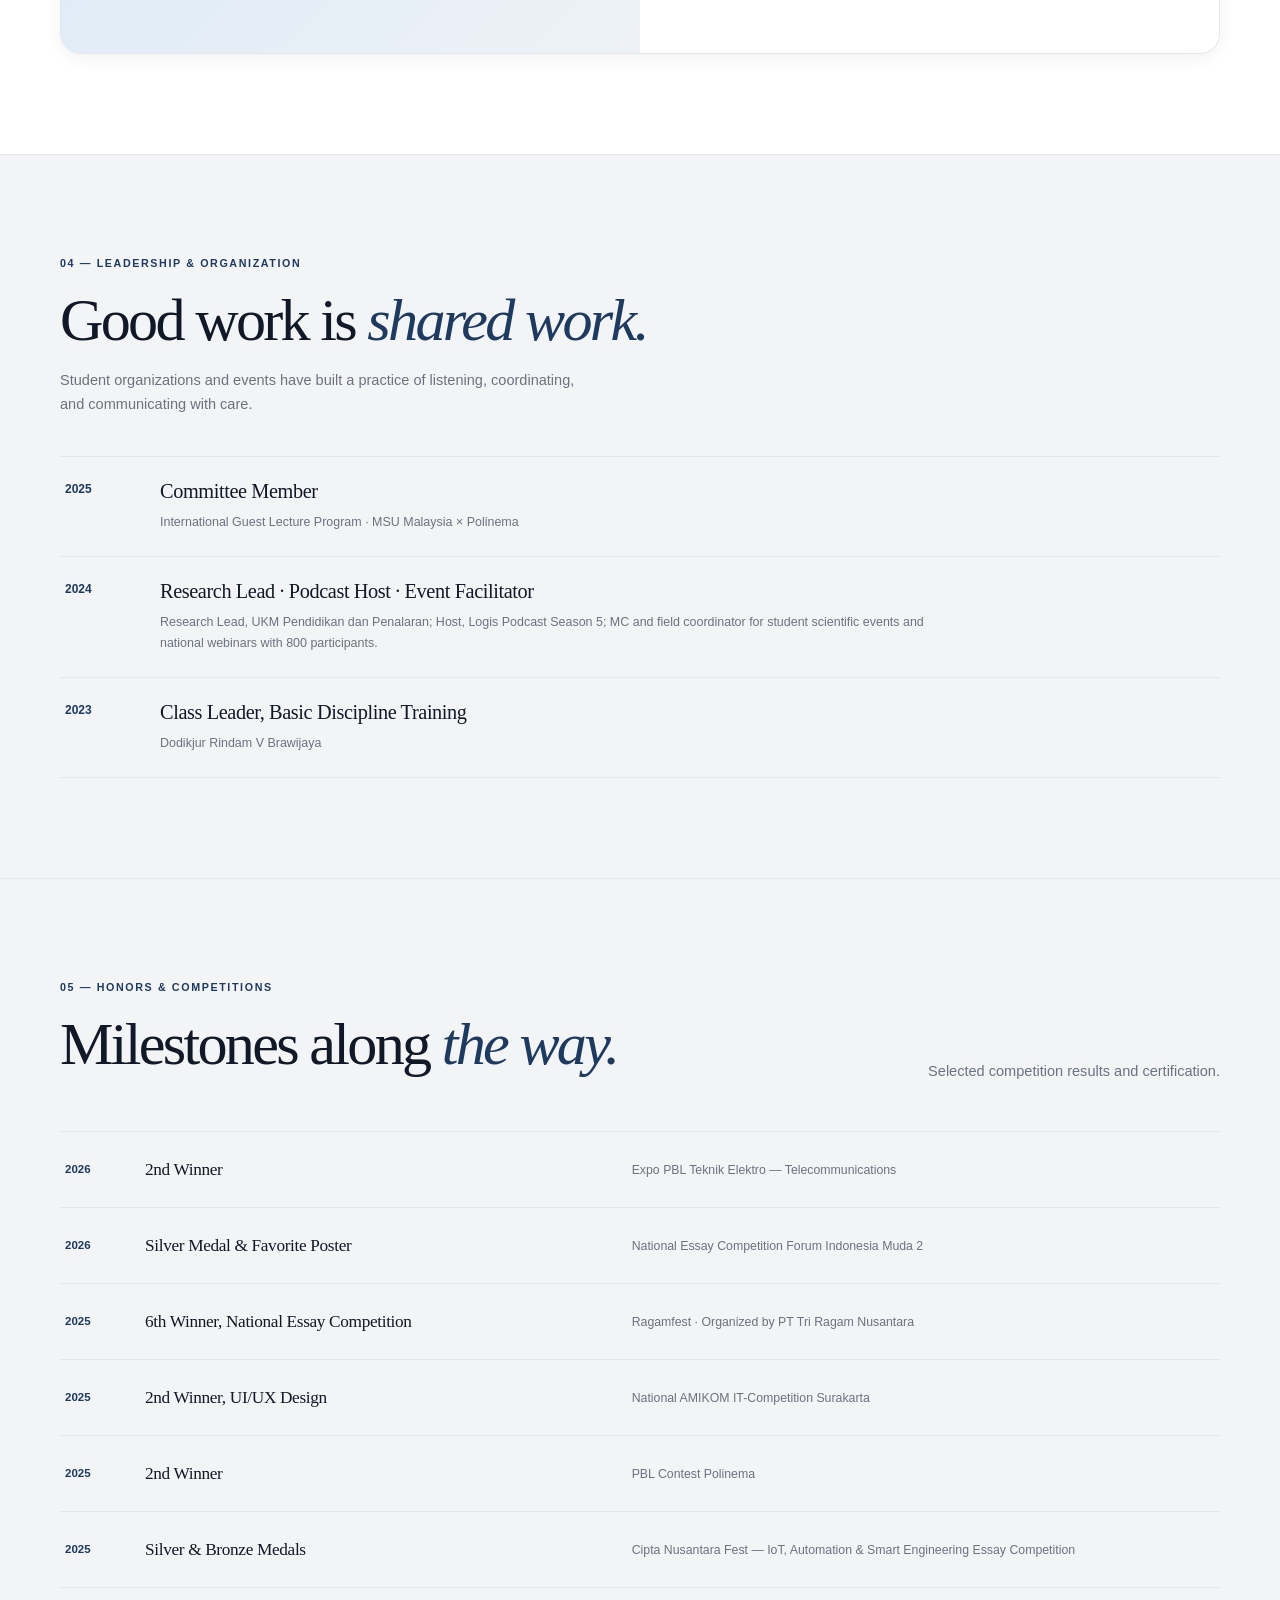
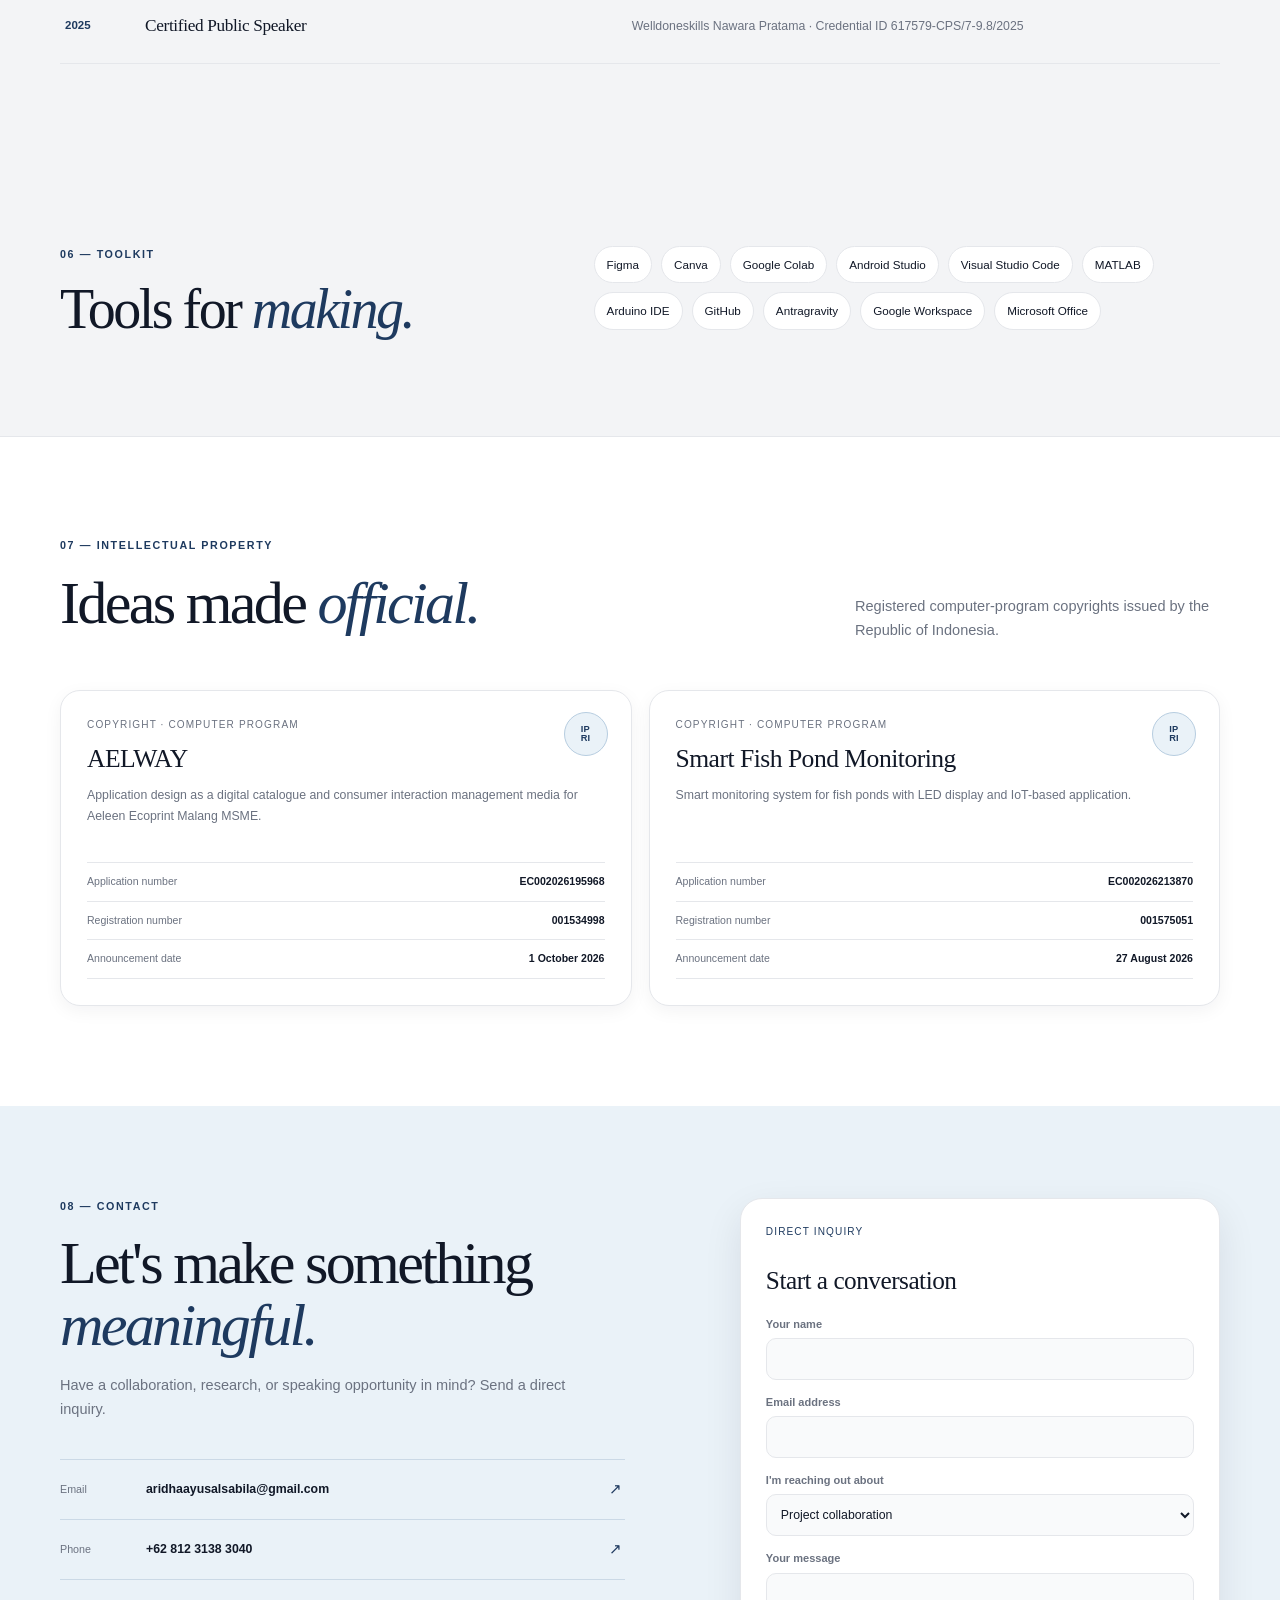
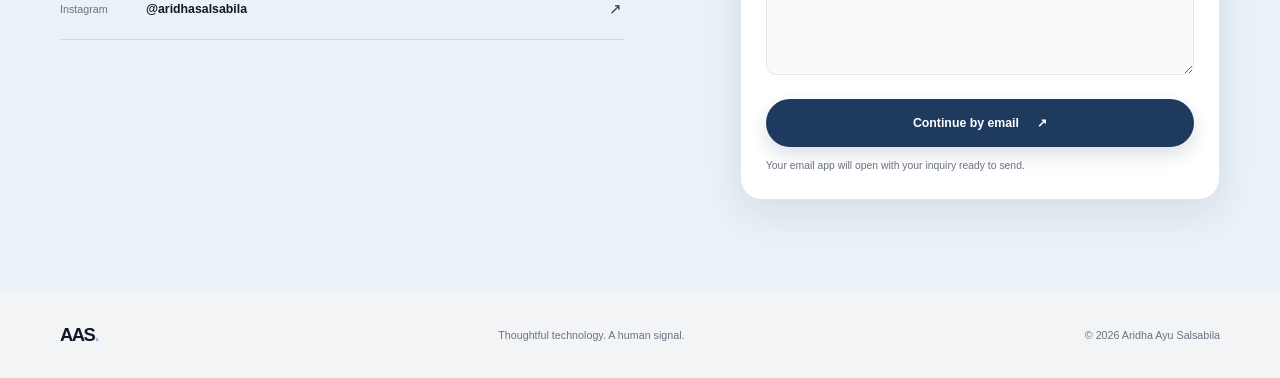
==== commit 82ce71a7: "Replace placeholder with actual portrait image" ====
--- a/index.html
+++ b/index.html
@@ -30,8 +30,8 @@
           <div class="hero-actions"><a class="button" href="#contact">Let's work together <span aria-hidden="true">↗</span></a><a class="quiet-link" href="#projects">Explore selected work ↓</a></div>
         </div>
         <div class="hero-image">
-          <div class="portrait-placeholder" aria-hidden="true">AAS</div>
-          <div class="image-label"><span>Curiosity, with purpose.</span><span>Malang · Indonesia</span></div>
+          <img src="assets/aridha.png" alt="Portrait of Aridha Ayu Salsabila">
+          <div class="image-label"><span>Curiosity, with purpose.</span></div>
         </div>
       </section>
 
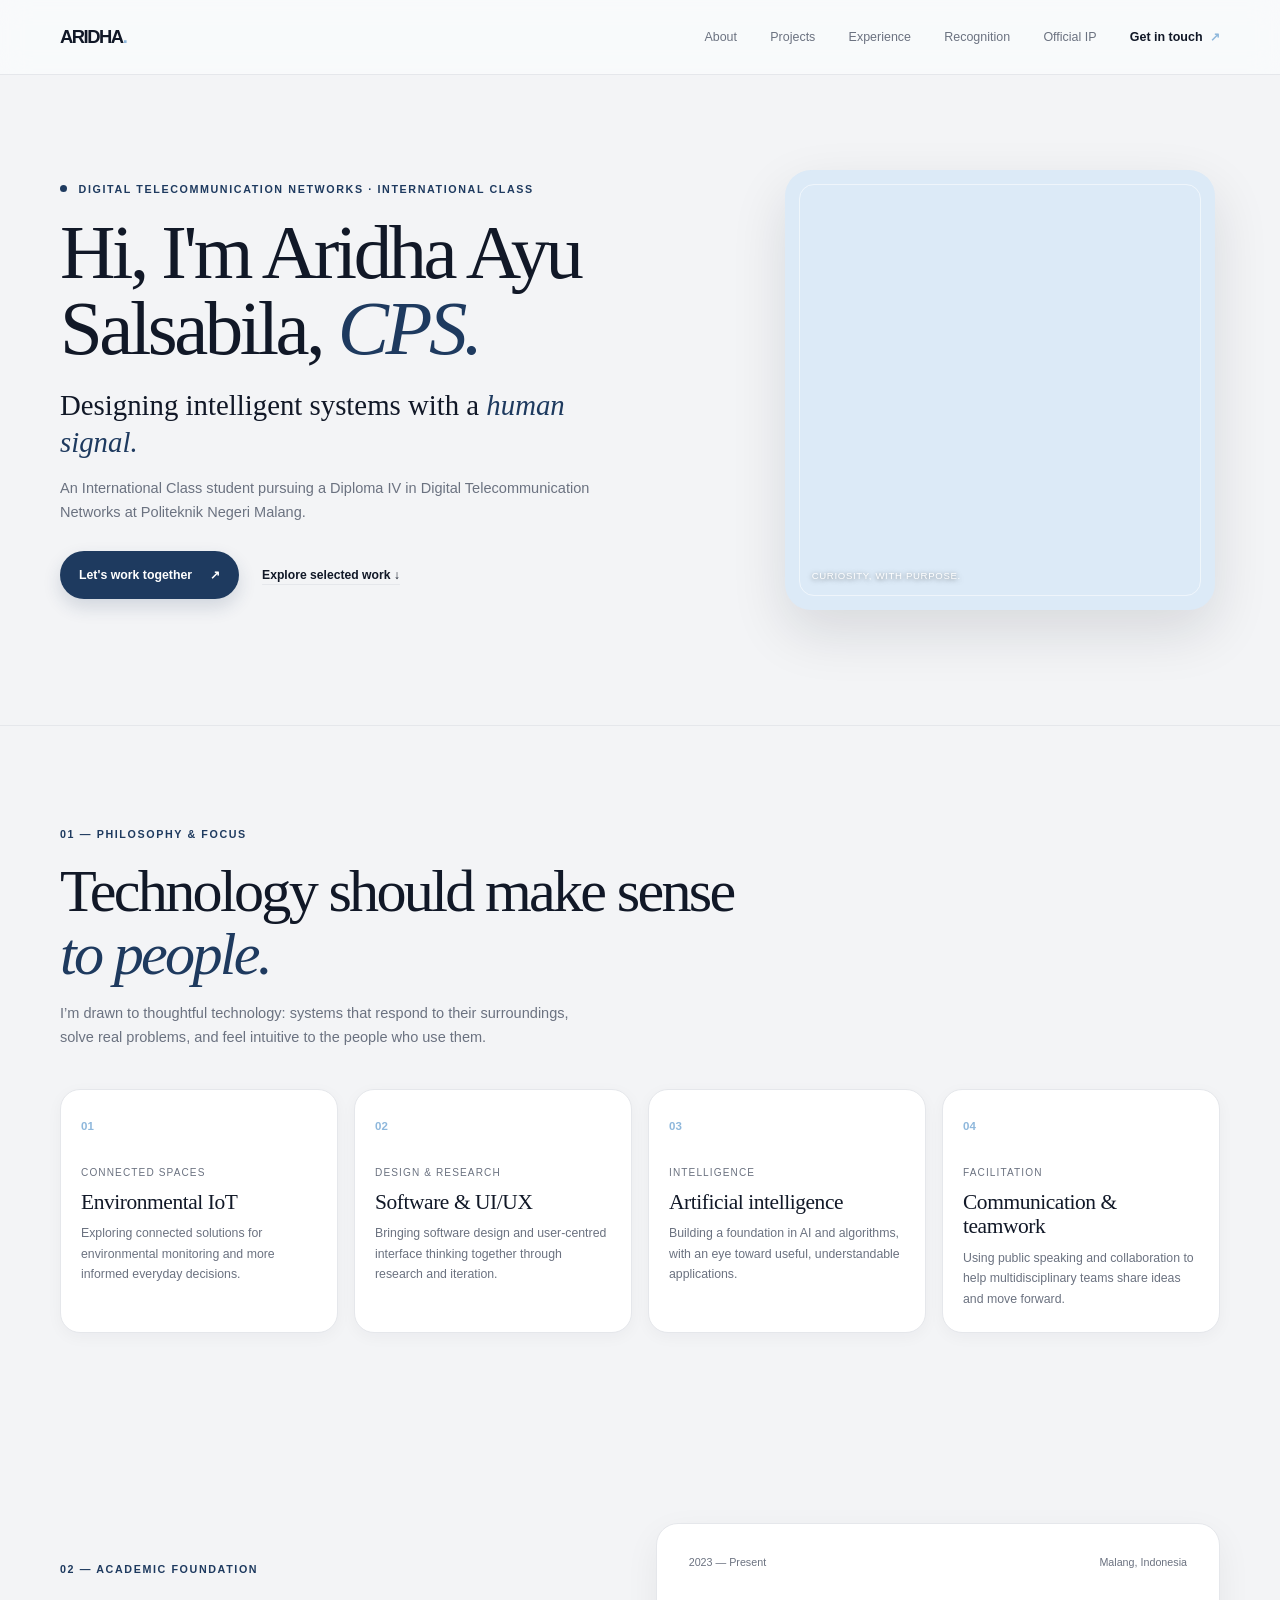
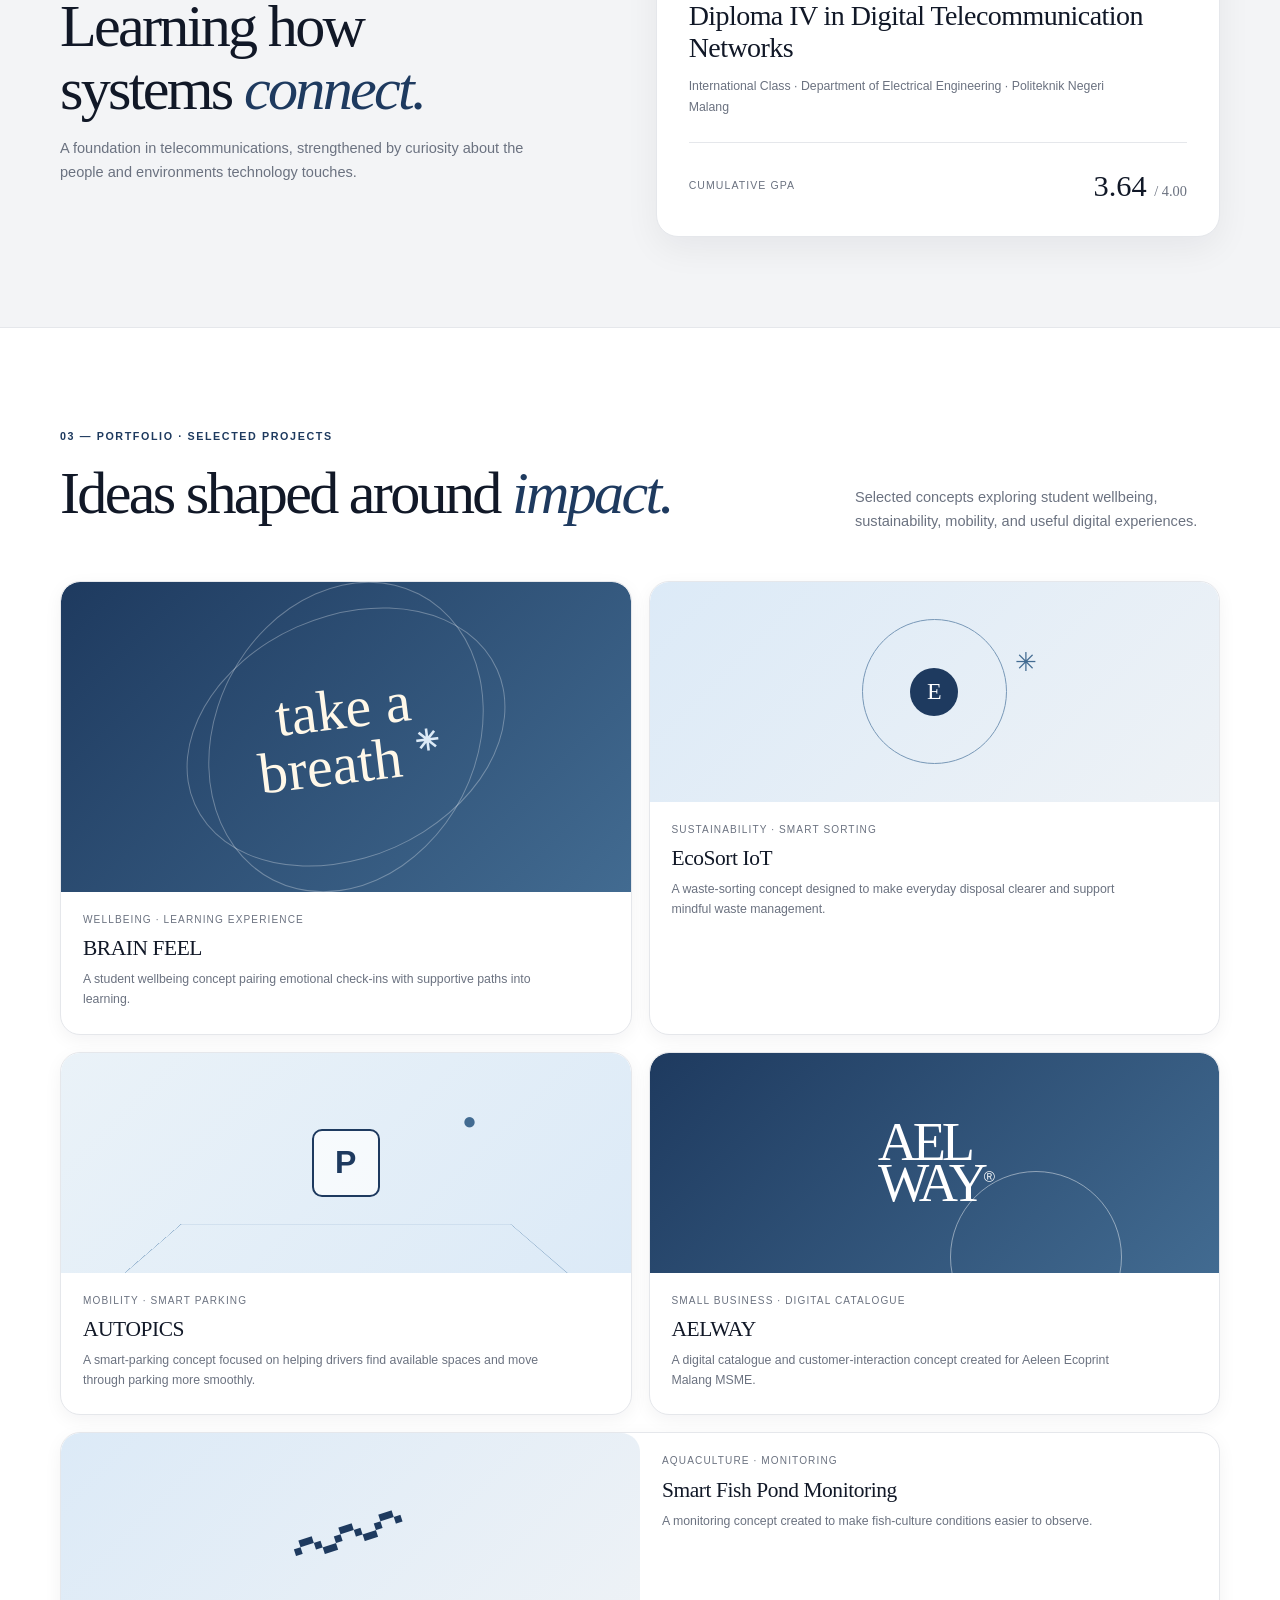
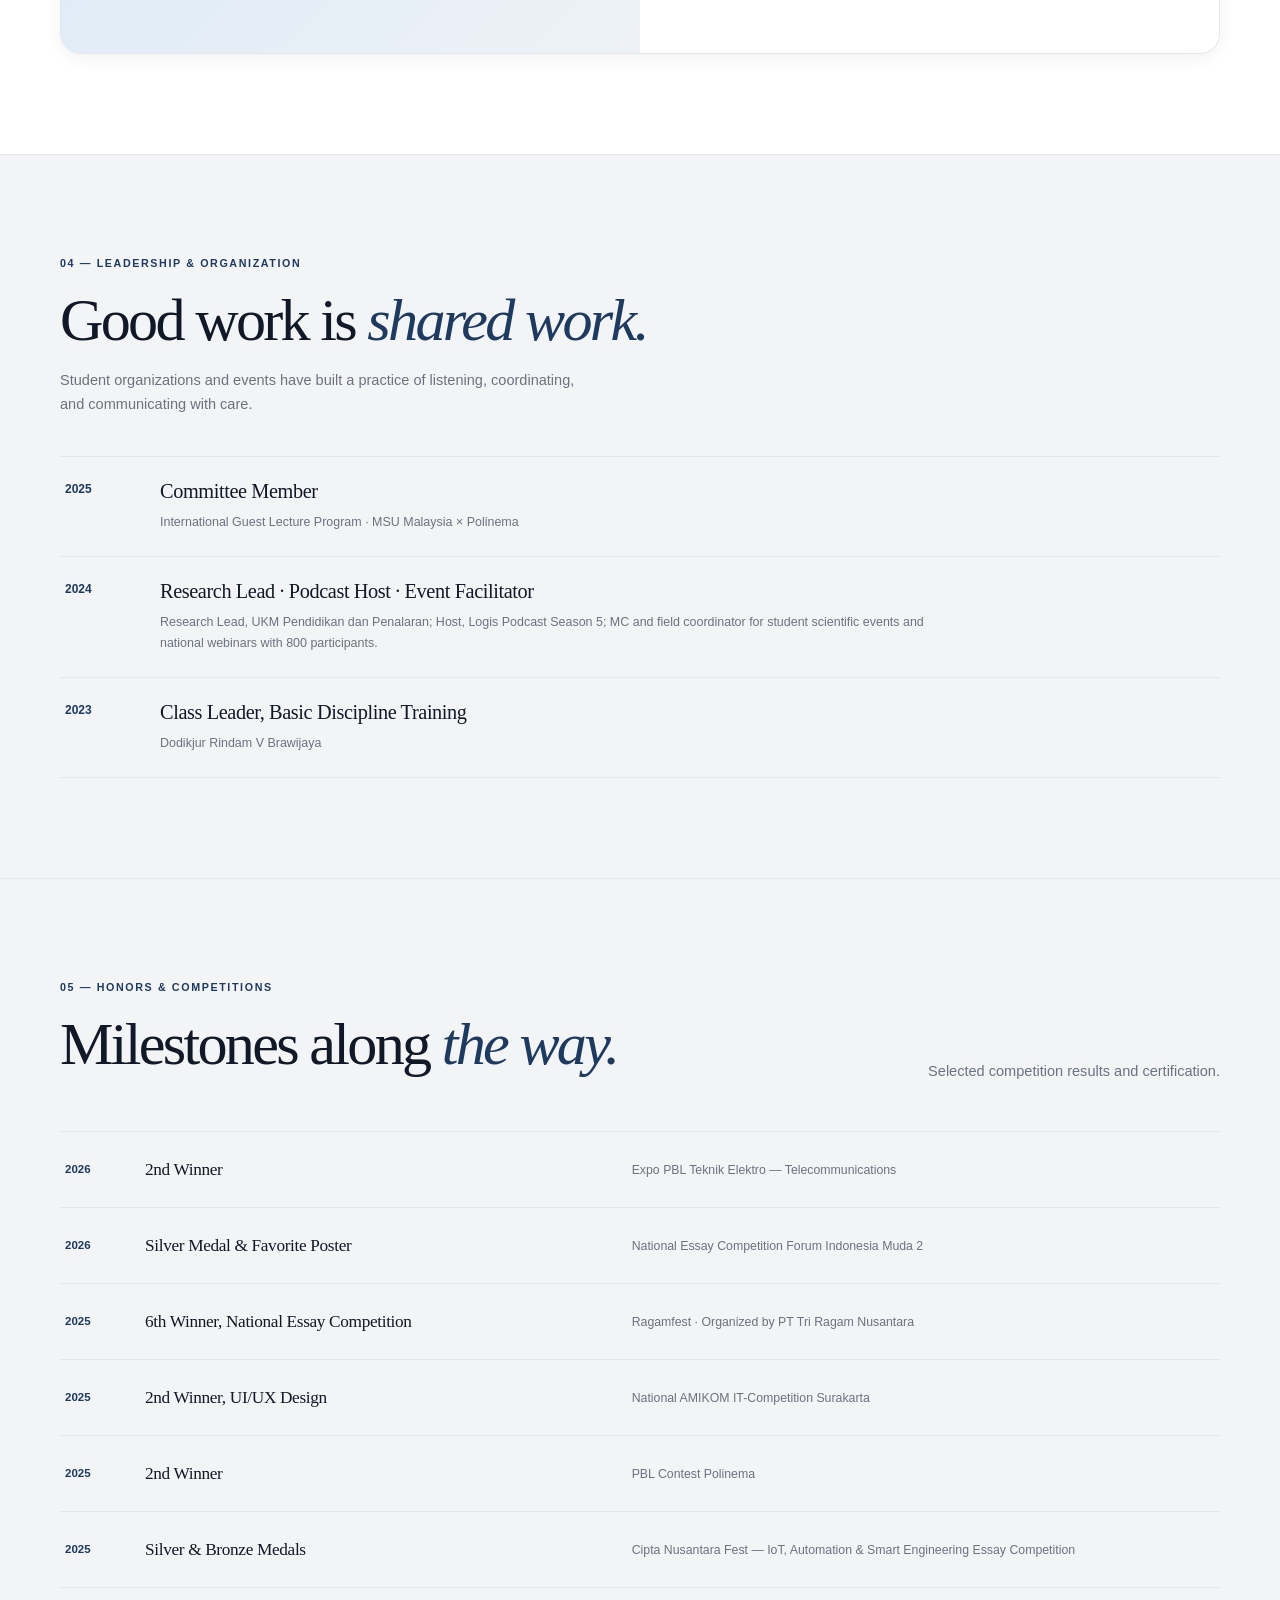
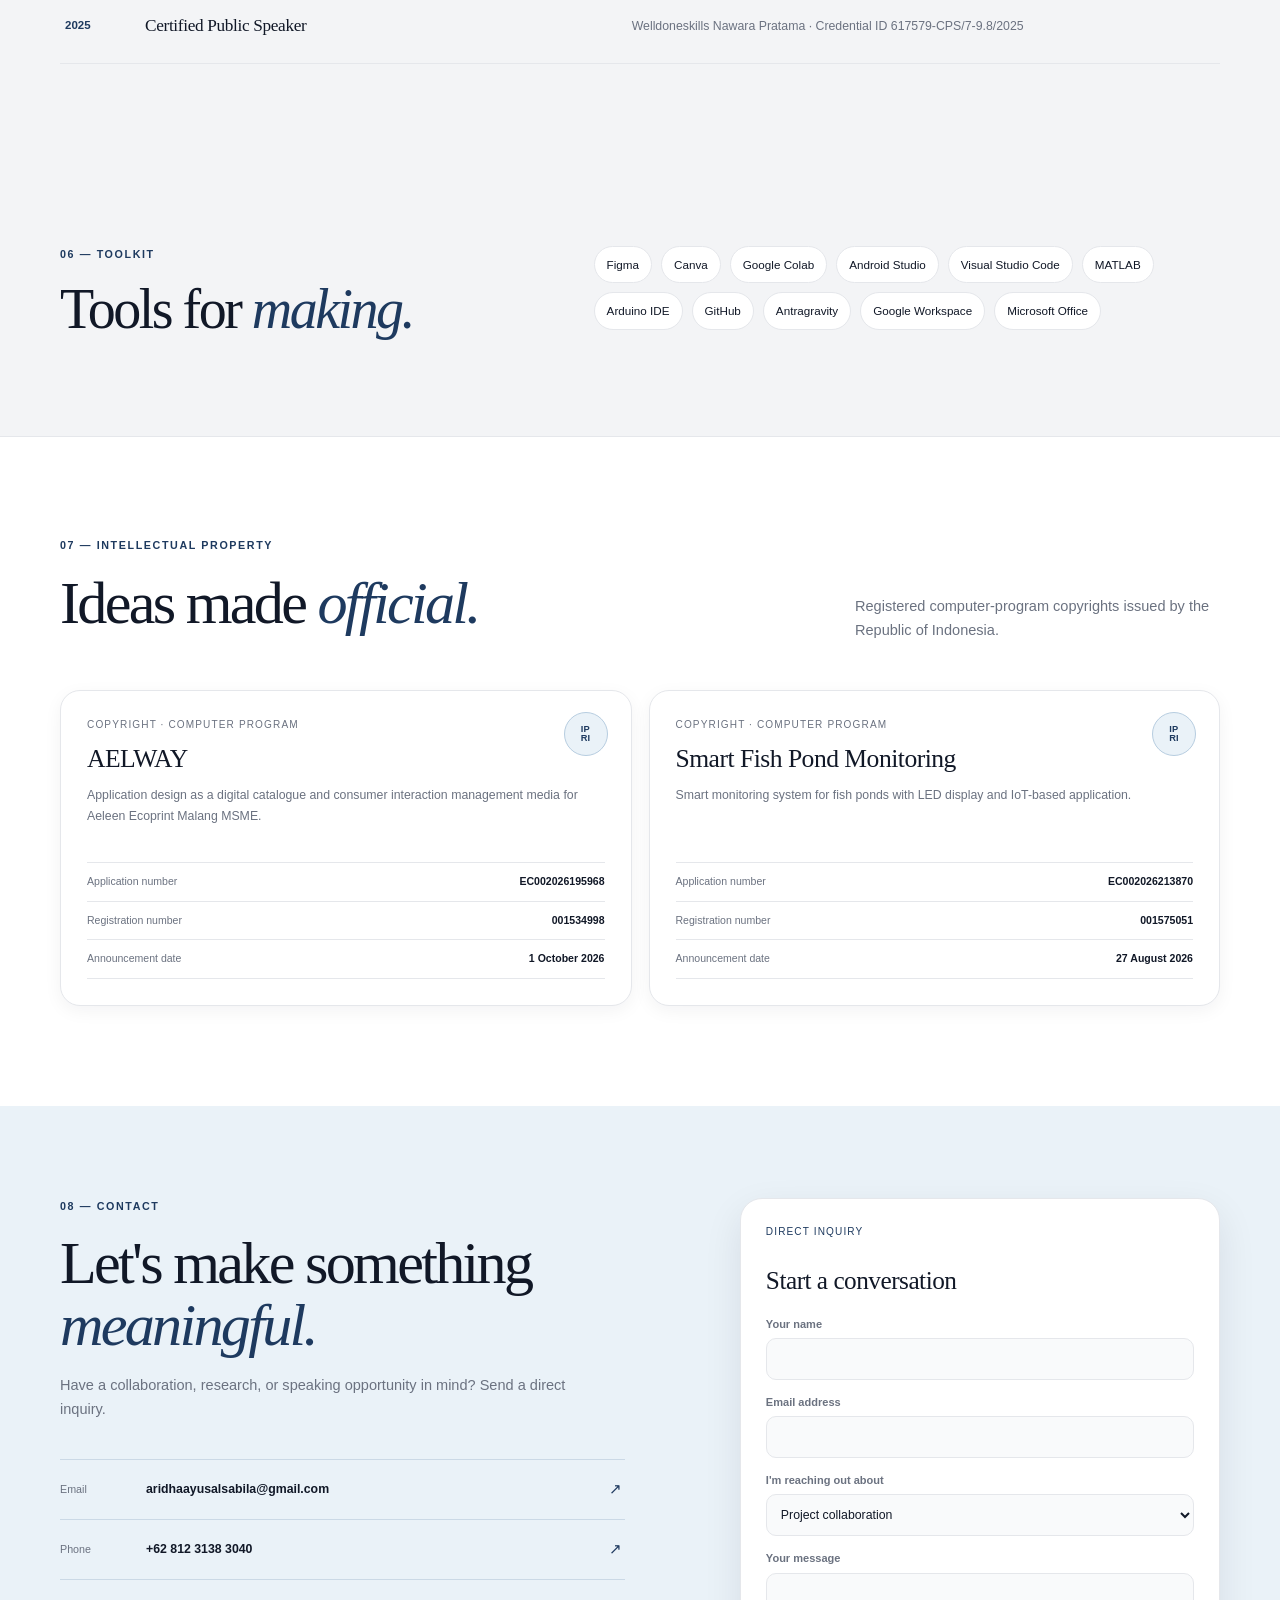
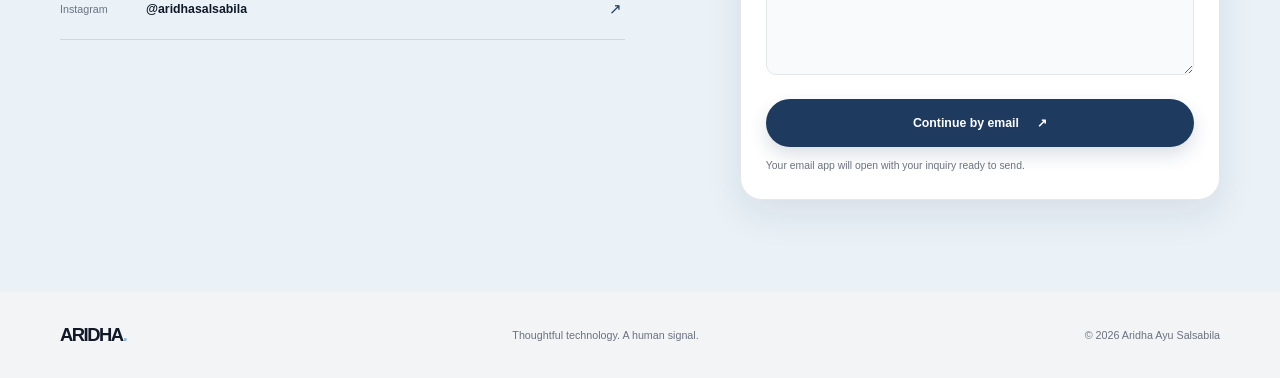
==== commit a1d3e6e5: "Update logo text from 'AAS' to 'ARIDHA'" ====
--- a/index.html
+++ b/index.html
@@ -13,7 +13,7 @@
     <a class="skip-link" href="#main">Skip to content</a>
     <header class="site-header">
       <div class="container header-row">
-        <a class="logo" href="#home" aria-label="Aridha Ayu Salsabila home">AAS<span>.</span></a>
+        <a class="logo" href="#home" aria-label="Aridha Ayu Salsabila home">ARIDHA<span>.</span></a>
         <button class="menu-toggle" type="button" aria-expanded="false" aria-controls="primary-nav" aria-label="Open navigation"><span></span><span></span></button>
         <nav class="navigation" id="primary-nav" aria-label="Main navigation">
           <a href="#about">About</a><a href="#projects">Projects</a><a href="#experience">Experience</a><a href="#recognition">Recognition</a><a href="#ip">Official IP</a><a class="nav-cta" href="#contact">Get in touch <span aria-hidden="true">↗</span></a>
@@ -121,6 +121,6 @@
         </div>
       </section>
     </main>
-    <footer><div class="container footer-row"><a class="logo" href="#home">AAS<span>.</span></a><p>Thoughtful technology. A human signal.</p><p>© <span id="current-year">2026</span> Aridha Ayu Salsabila</p></div></footer>
+    <footer><div class="container footer-row"><a class="logo" href="#home">ARIDHA<span>.</span></a><p>Thoughtful technology. A human signal.</p><p>© <span id="current-year">2026</span> Aridha Ayu Salsabila</p></div></footer>
   </body>
 </html>
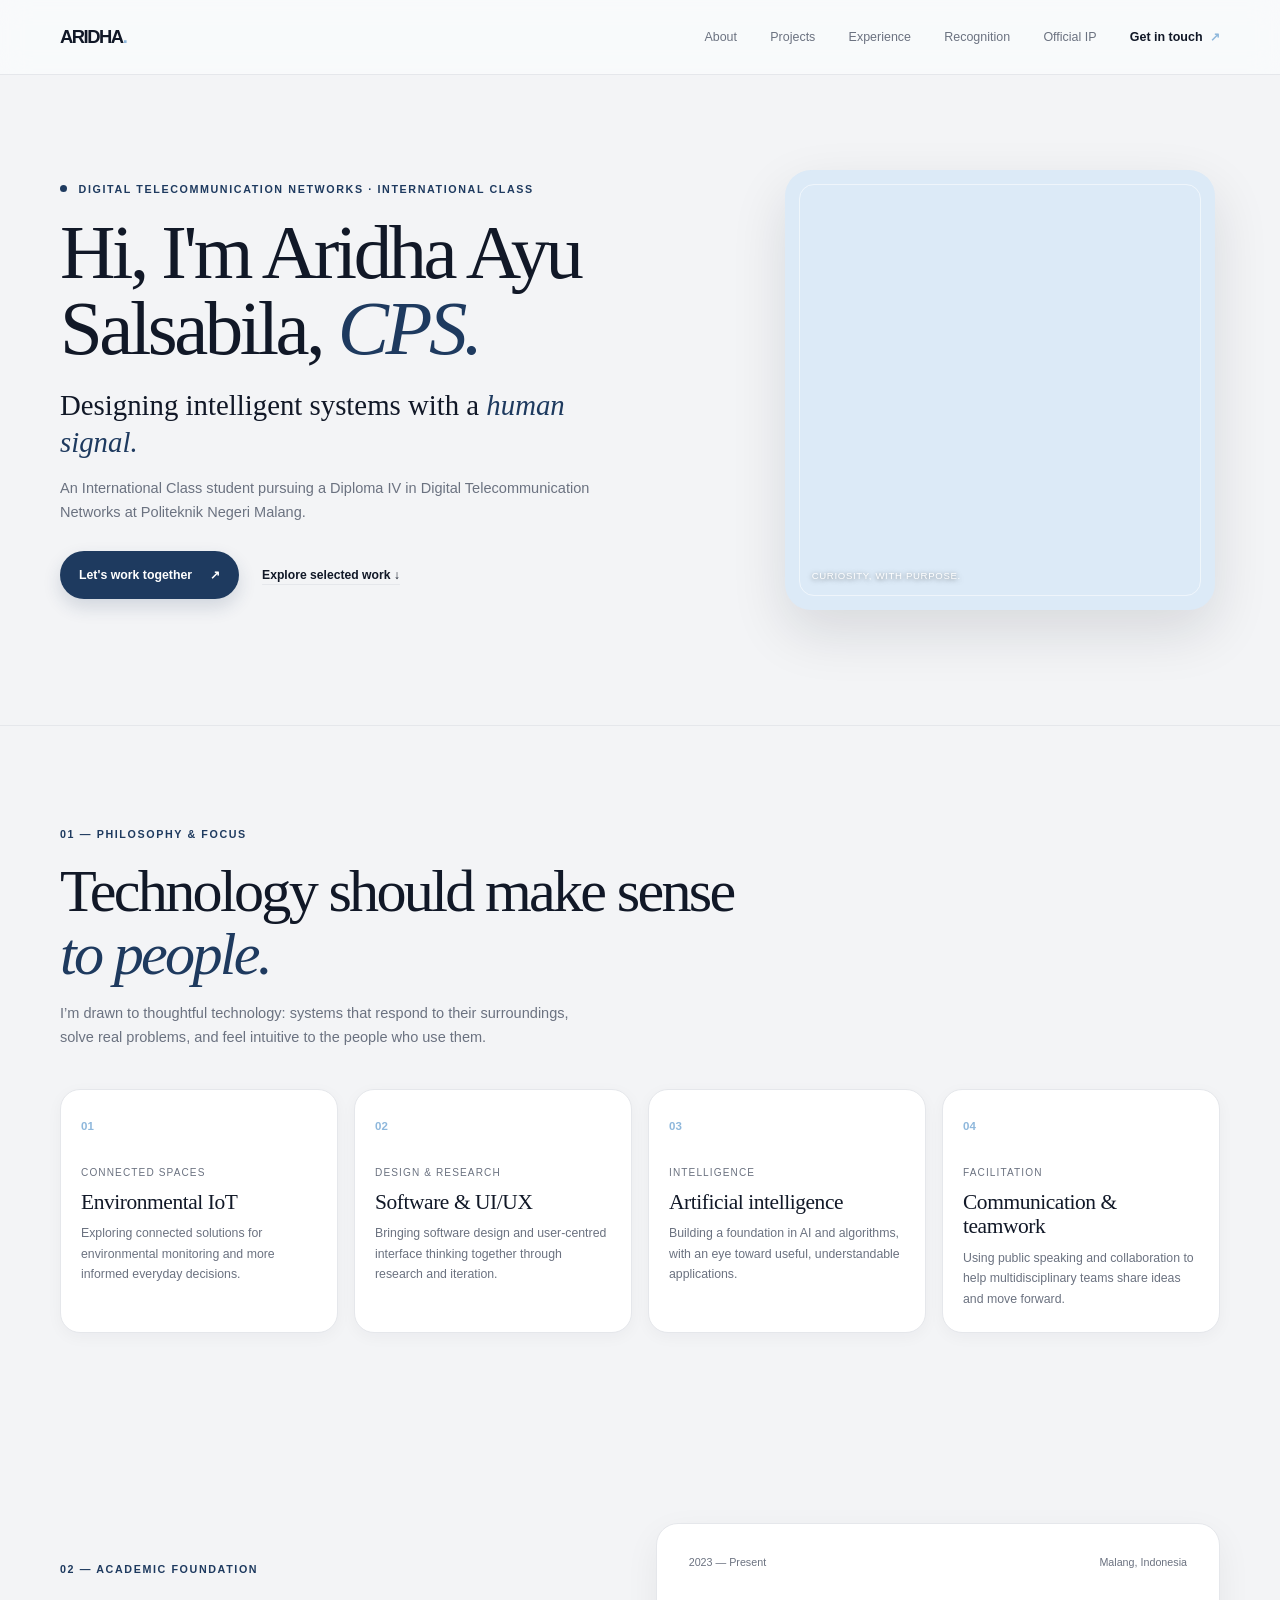
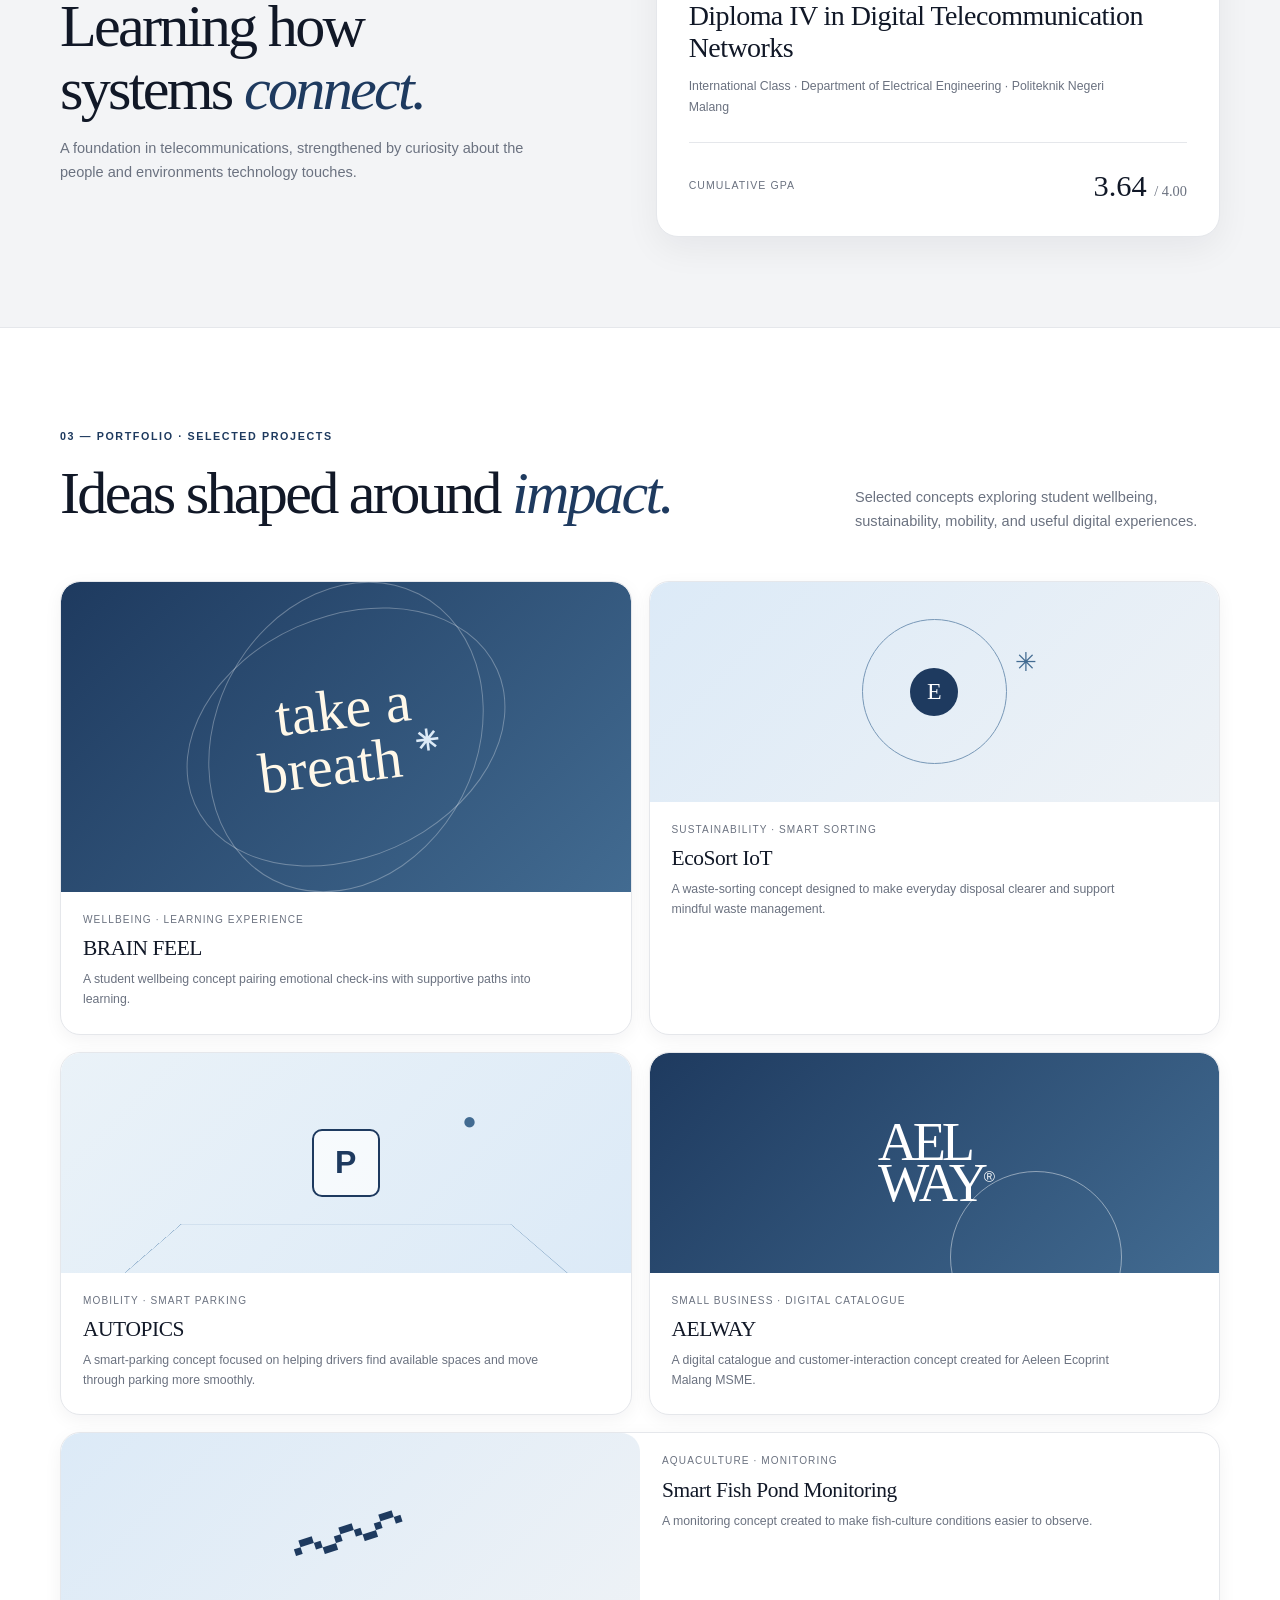
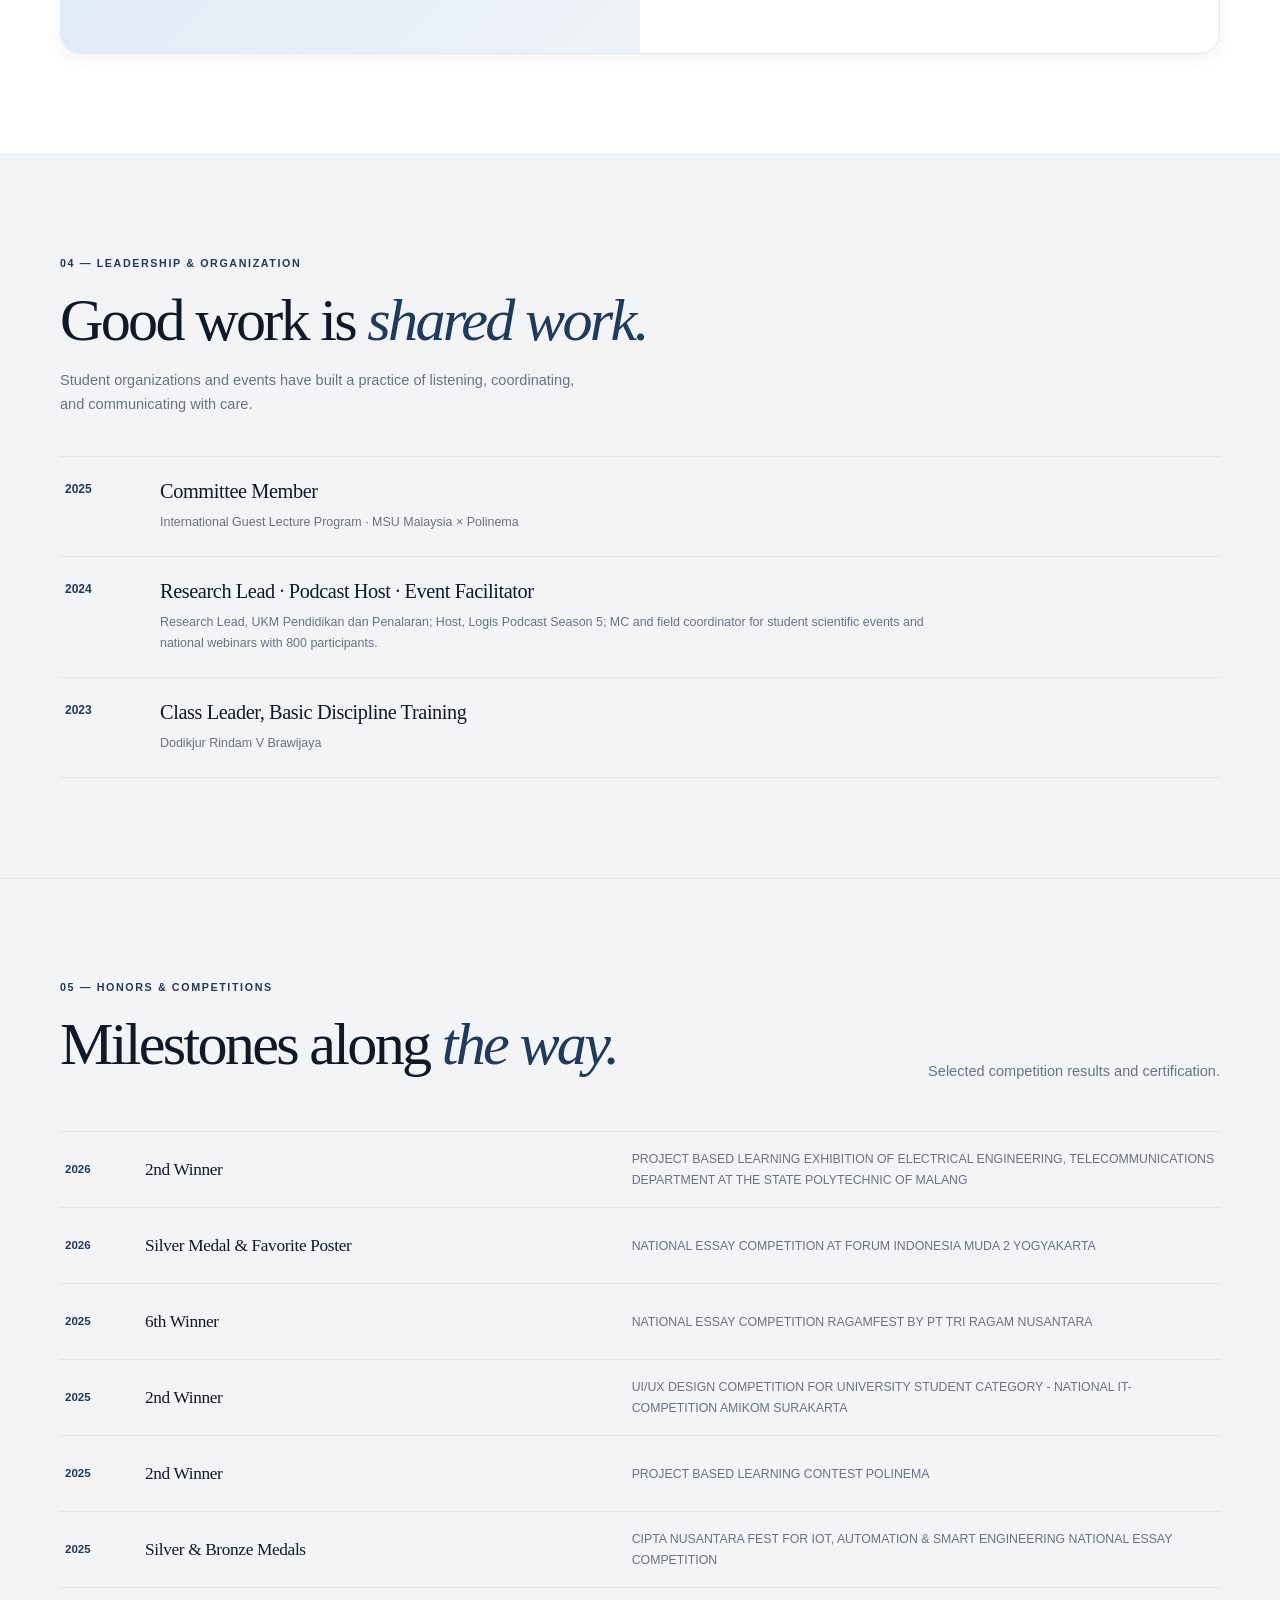
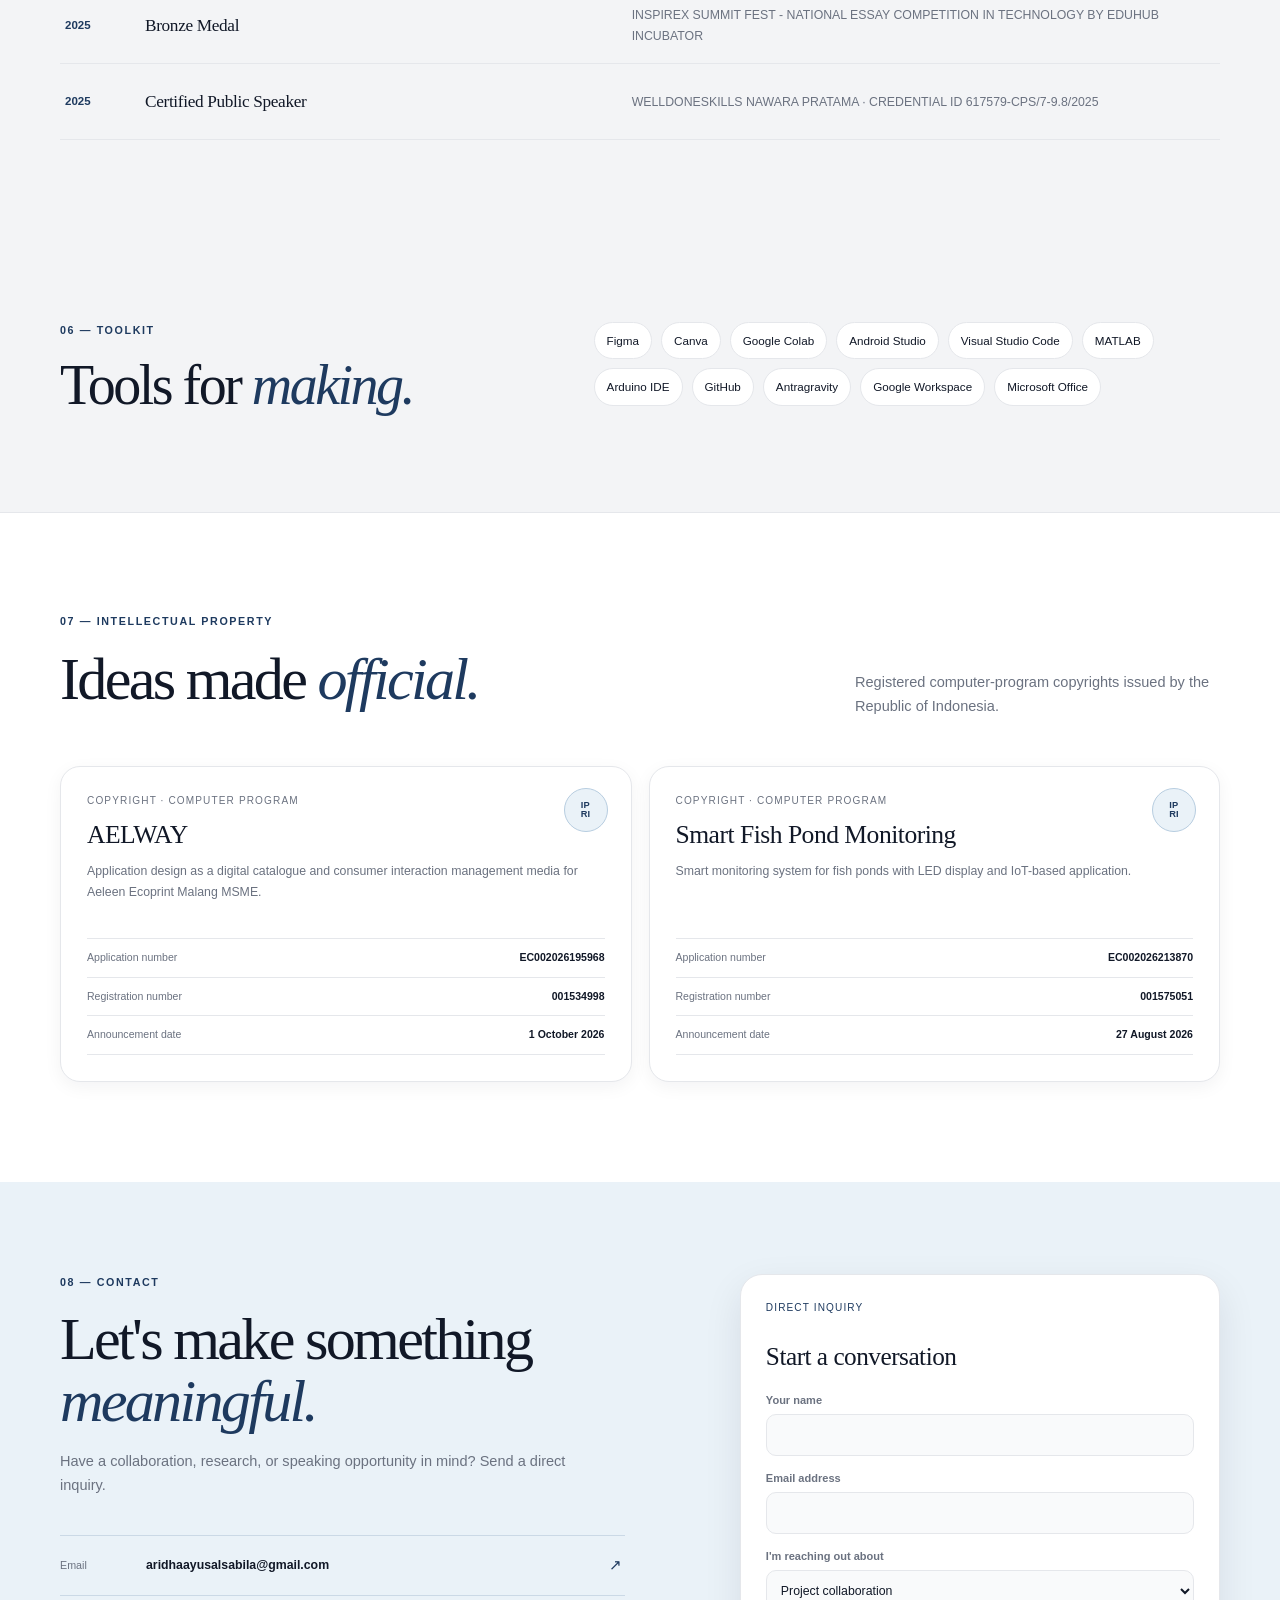
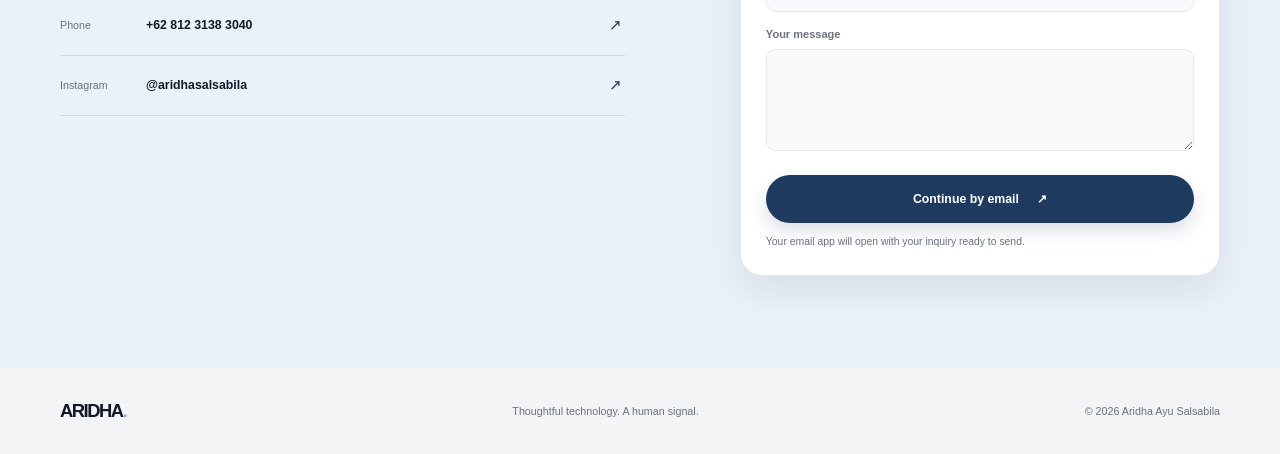
==== commit f234d703: "Update recognition section" ====
--- a/index.html
+++ b/index.html
@@ -91,13 +91,14 @@
         <div class="container">
           <div class="section-heading heading-row"><div><p class="eyebrow">05 — Honors &amp; competitions</p><h2 id="recognition-title">Milestones along <em>the way.</em></h2></div><p class="intro">Selected competition results and certification.</p></div>
           <div class="award-list">
-            <article><span>2026</span><h3>2nd Winner</h3><p>Expo PBL Teknik Elektro — Telecommunications</p></article>
-            <article><span>2026</span><h3>Silver Medal &amp; Favorite Poster</h3><p>National Essay Competition Forum Indonesia Muda 2</p></article>
-            <article><span>2025</span><h3>6th Winner, National Essay Competition</h3><p>Ragamfest · Organized by PT Tri Ragam Nusantara</p></article>
-            <article><span>2025</span><h3>2nd Winner, UI/UX Design</h3><p>National AMIKOM IT-Competition Surakarta</p></article>
-            <article><span>2025</span><h3>2nd Winner</h3><p>PBL Contest Polinema</p></article>
-            <article><span>2025</span><h3>Silver &amp; Bronze Medals</h3><p>Cipta Nusantara Fest — IoT, Automation &amp; Smart Engineering Essay Competition</p></article>
-            <article><span>2025</span><h3>Certified Public Speaker</h3><p>Welldoneskills Nawara Pratama · Credential ID 617579-CPS/7-9.8/2025</p></article>
+            <article><span>2026</span><h3>2nd Winner</h3><p>PROJECT BASED LEARNING EXHIBITION OF ELECTRICAL ENGINEERING, TELECOMMUNICATIONS DEPARTMENT AT THE STATE POLYTECHNIC OF MALANG</p></article>
+            <article><span>2026</span><h3>Silver Medal &amp; Favorite Poster</h3><p>NATIONAL ESSAY COMPETITION AT FORUM INDONESIA MUDA 2 YOGYAKARTA</p></article>
+            <article><span>2025</span><h3>6th Winner</h3><p>NATIONAL ESSAY COMPETITION RAGAMFEST BY PT TRI RAGAM NUSANTARA</p></article>
+            <article><span>2025</span><h3>2nd Winner</h3><p>UI/UX DESIGN COMPETITION FOR UNIVERSITY STUDENT CATEGORY - NATIONAL IT-COMPETITION AMIKOM SURAKARTA</p></article>
+            <article><span>2025</span><h3>2nd Winner</h3><p>PROJECT BASED LEARNING CONTEST POLINEMA</p></article>
+            <article><span>2025</span><h3>Silver &amp; Bronze Medals</h3><p>CIPTA NUSANTARA FEST FOR IOT, AUTOMATION &amp; SMART ENGINEERING NATIONAL ESSAY COMPETITION</p></article>
+            <article><span>2025</span><h3>Bronze Medal</h3><p>INSPIREX SUMMIT FEST - NATIONAL ESSAY COMPETITION IN TECHNOLOGY BY EDUHUB INCUBATOR</p></article>
+            <article><span>2025</span><h3>Certified Public Speaker</h3><p>WELLDONESKILLS NAWARA PRATAMA · CREDENTIAL ID 617579-CPS/7-9.8/2025</p></article>
           </div>
         </div>
       </section>
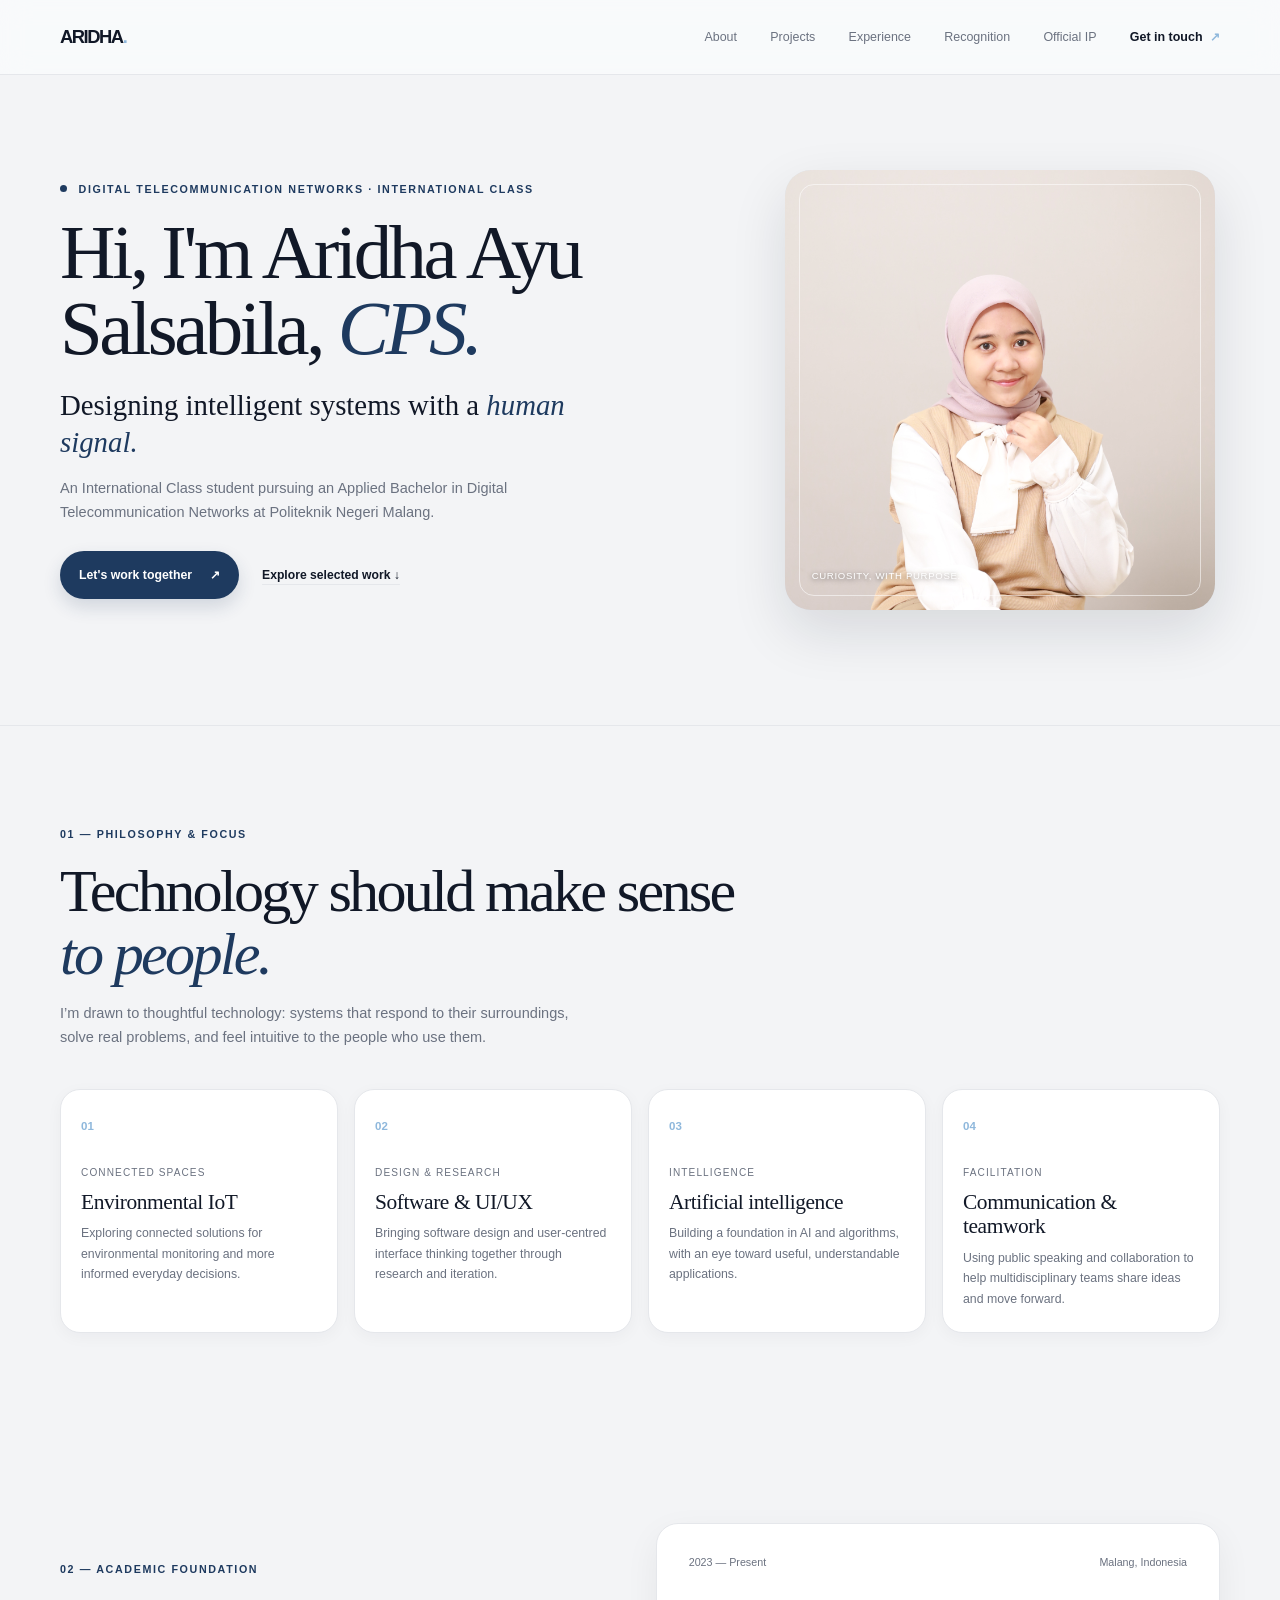
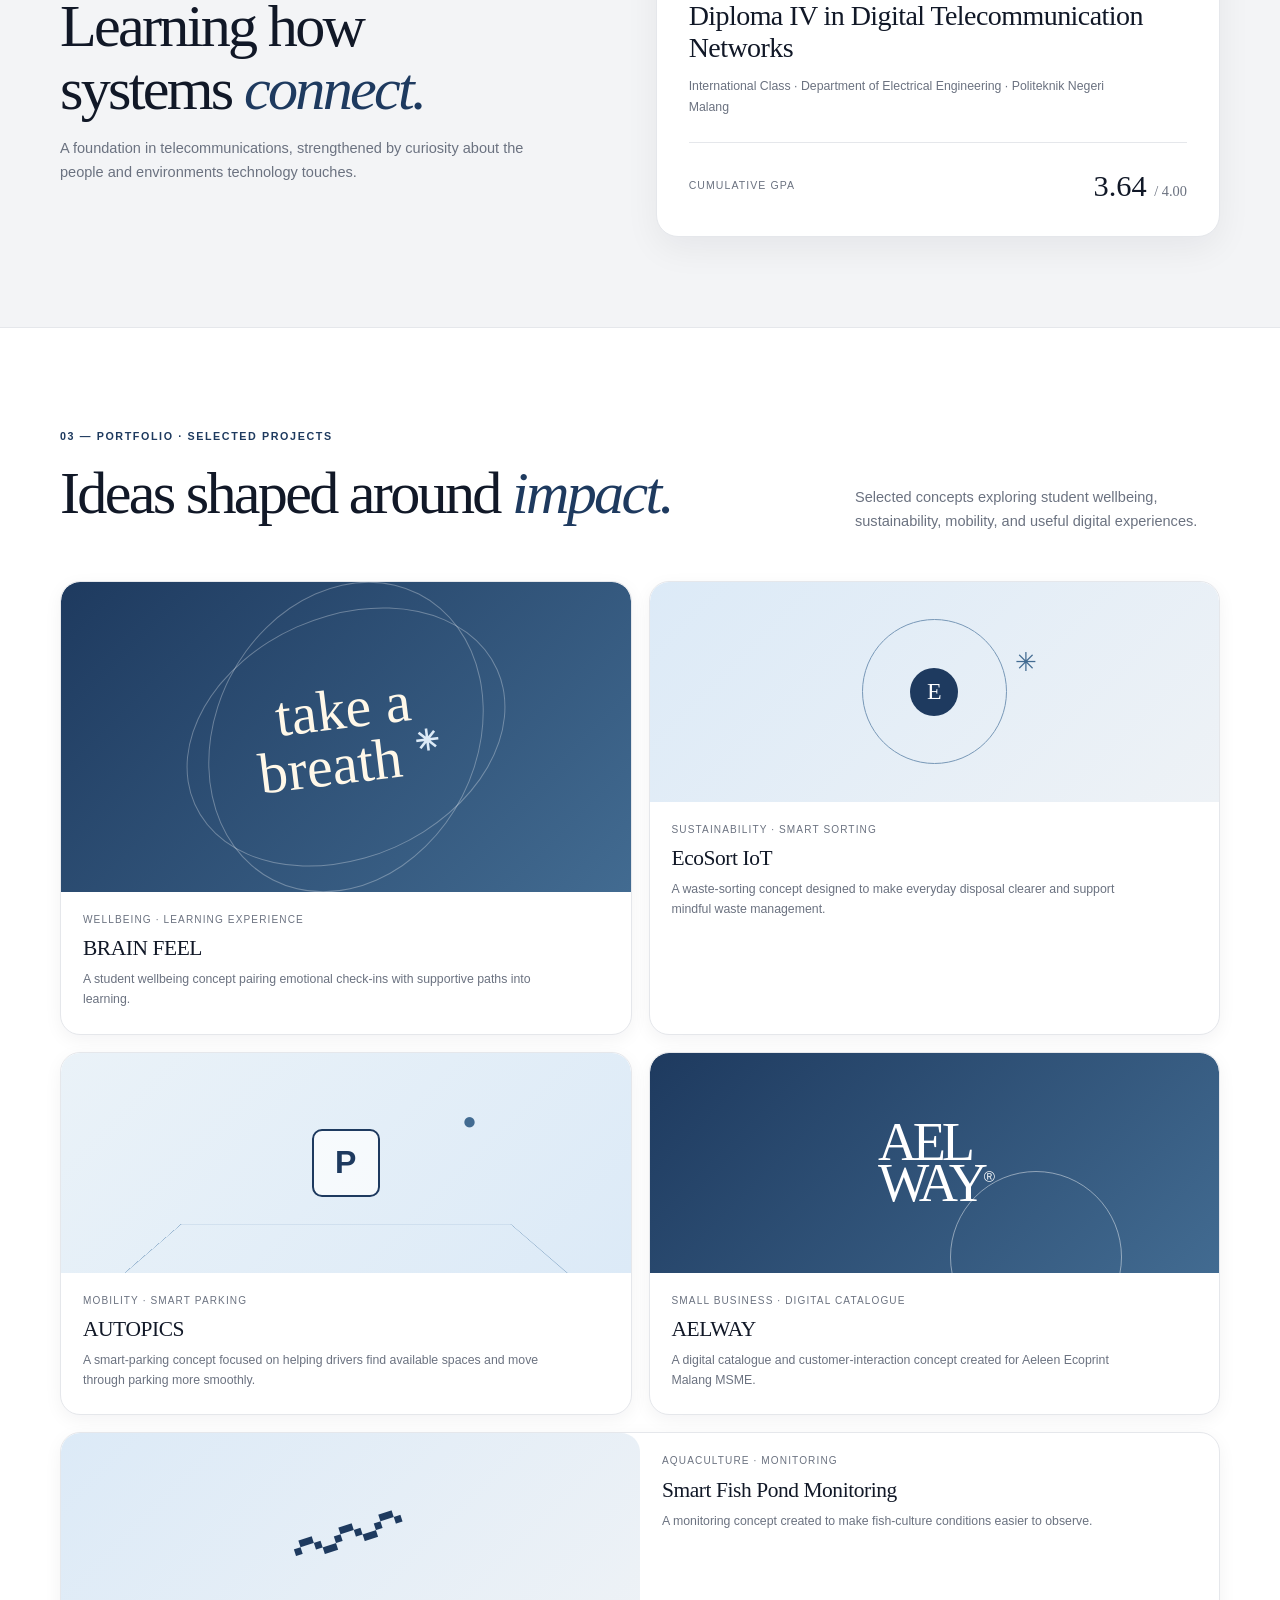
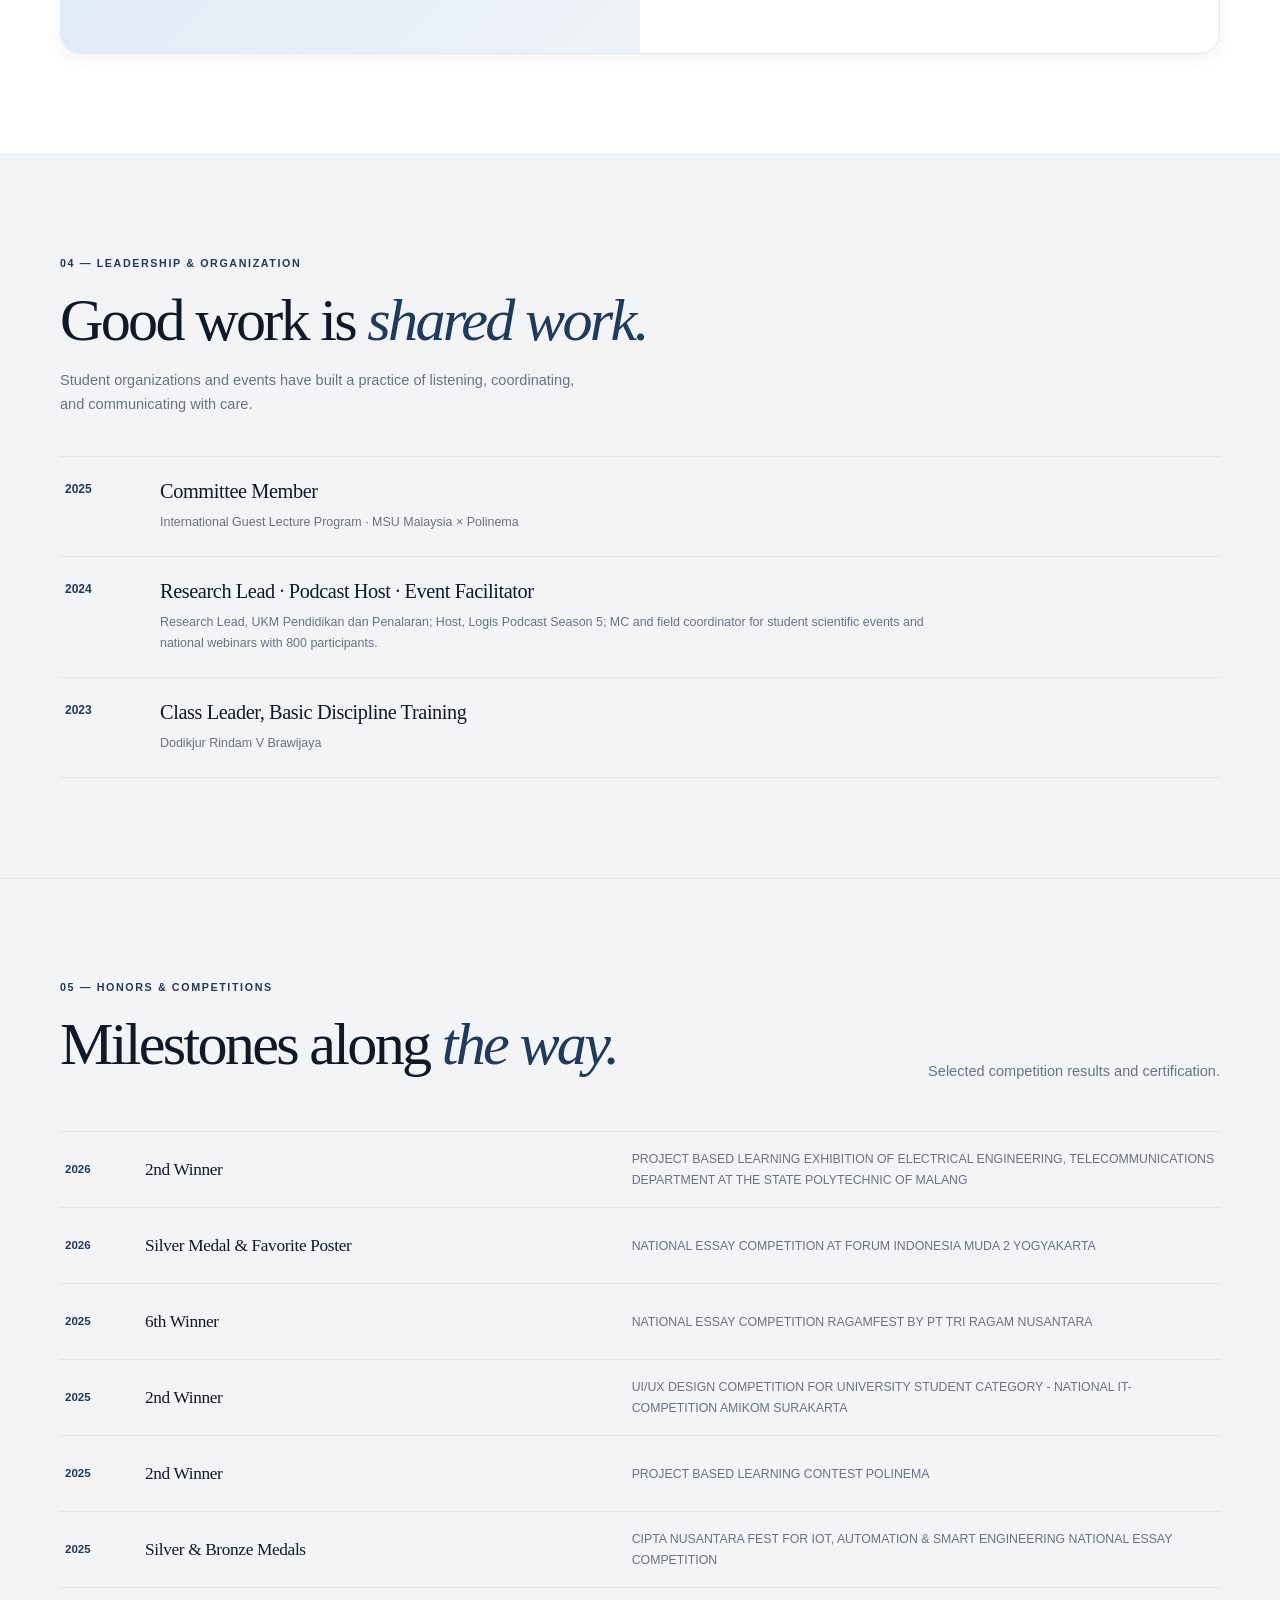
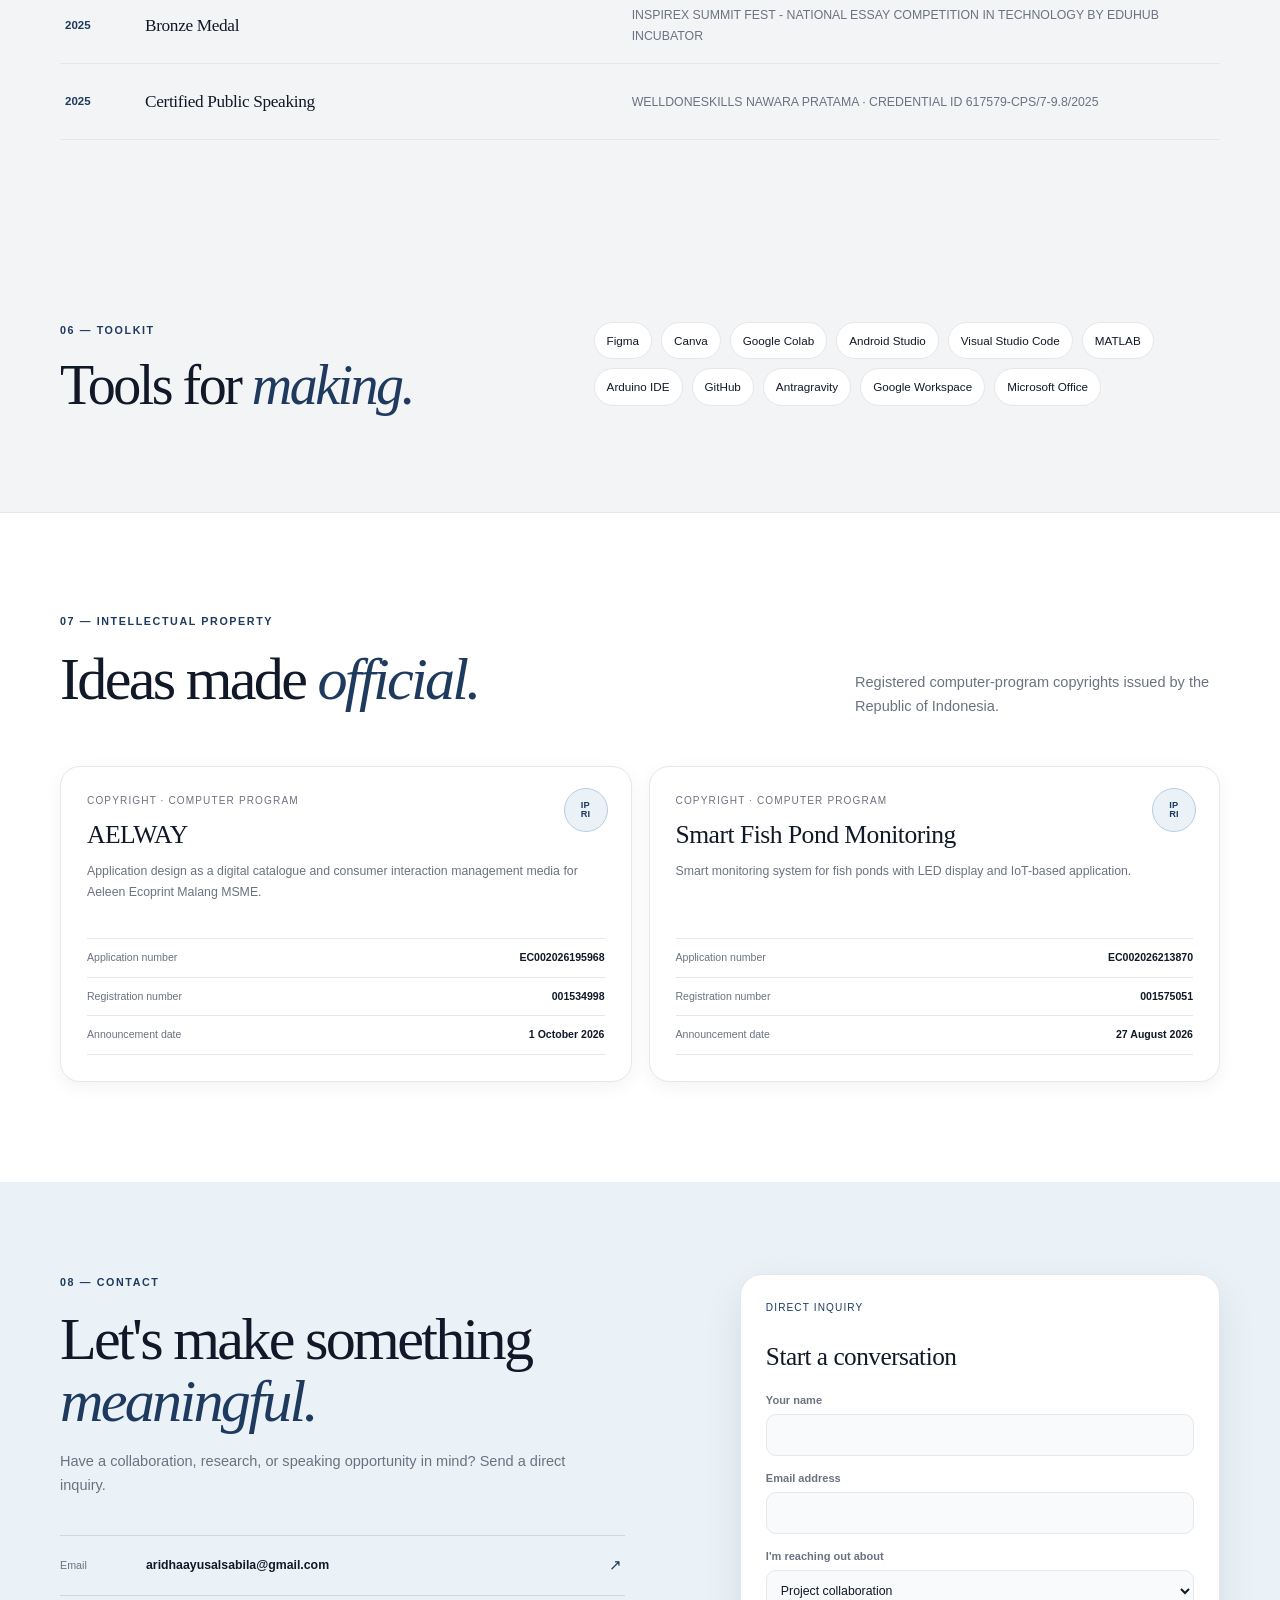
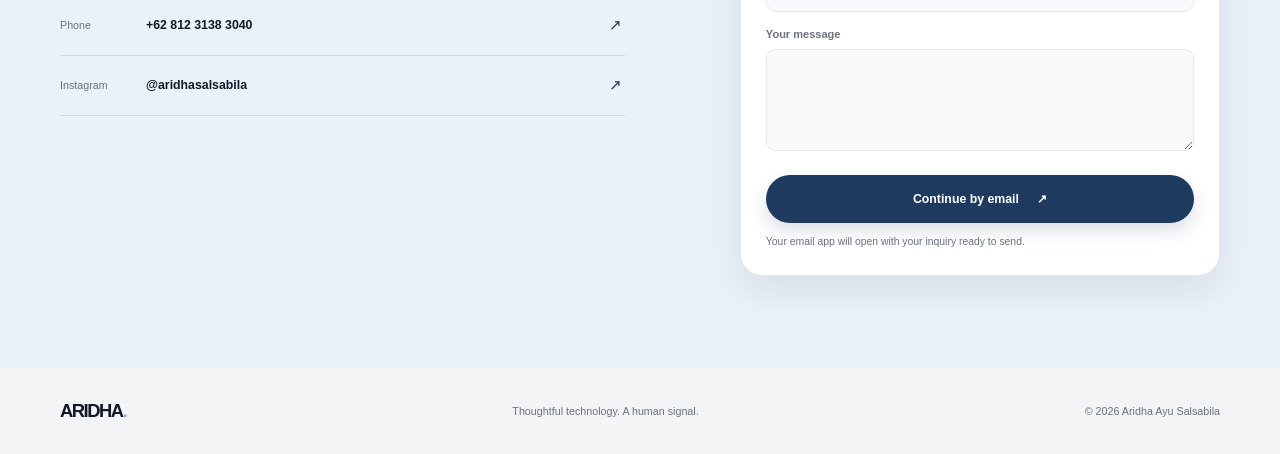
==== commit d870006d: "Update intro" ====
--- a/index.html
+++ b/index.html
@@ -26,10 +26,10 @@
           <p class="eyebrow"><span class="dot"></span> Digital Telecommunication Networks · International Class</p>
           <h1 id="hero-title">Hi, I'm Aridha Ayu Salsabila, <em>CPS.</em></h1>
           <p class="tagline">Designing intelligent systems with a <em>human signal.</em></p>
-          <p class="intro">An International Class student pursuing a Diploma IV in Digital Telecommunication Networks at Politeknik Negeri Malang.</p>
+          <p class="intro">An International Class student pursuing an Applied Bachelor in Digital Telecommunication Networks at Politeknik Negeri Malang.</p>
           <div class="hero-actions"><a class="button" href="#contact">Let's work together <span aria-hidden="true">↗</span></a><a class="quiet-link" href="#projects">Explore selected work ↓</a></div>
         </div>
-        <div class="hero-image">
+        <div class="hero-image has-image">
           <img src="assets/aridha.png" alt="Portrait of Aridha Ayu Salsabila">
           <div class="image-label"><span>Curiosity, with purpose.</span></div>
         </div>
@@ -98,7 +98,7 @@
             <article><span>2025</span><h3>2nd Winner</h3><p>PROJECT BASED LEARNING CONTEST POLINEMA</p></article>
             <article><span>2025</span><h3>Silver &amp; Bronze Medals</h3><p>CIPTA NUSANTARA FEST FOR IOT, AUTOMATION &amp; SMART ENGINEERING NATIONAL ESSAY COMPETITION</p></article>
             <article><span>2025</span><h3>Bronze Medal</h3><p>INSPIREX SUMMIT FEST - NATIONAL ESSAY COMPETITION IN TECHNOLOGY BY EDUHUB INCUBATOR</p></article>
-            <article><span>2025</span><h3>Certified Public Speaker</h3><p>WELLDONESKILLS NAWARA PRATAMA · CREDENTIAL ID 617579-CPS/7-9.8/2025</p></article>
+            <article><span>2025</span><h3>Certified Public Speaking</h3><p>WELLDONESKILLS NAWARA PRATAMA · CREDENTIAL ID 617579-CPS/7-9.8/2025</p></article>
           </div>
         </div>
       </section>
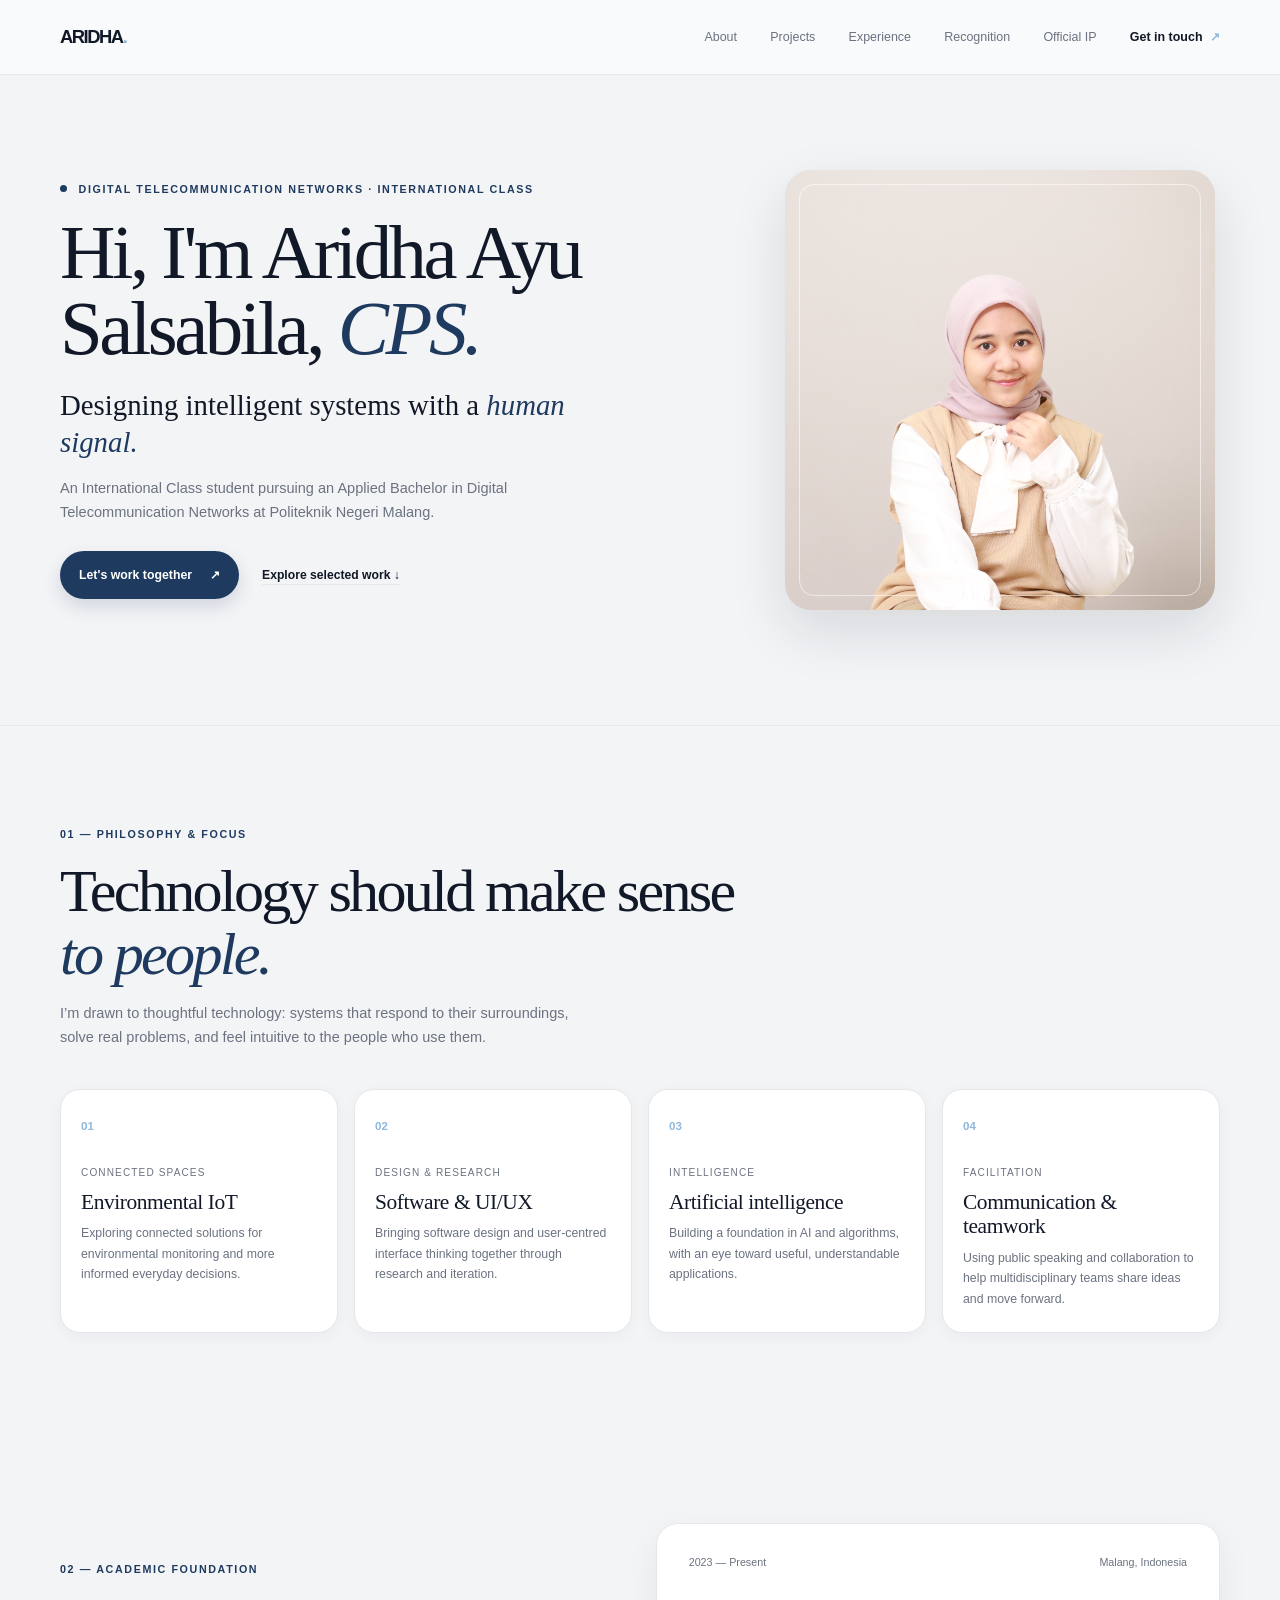
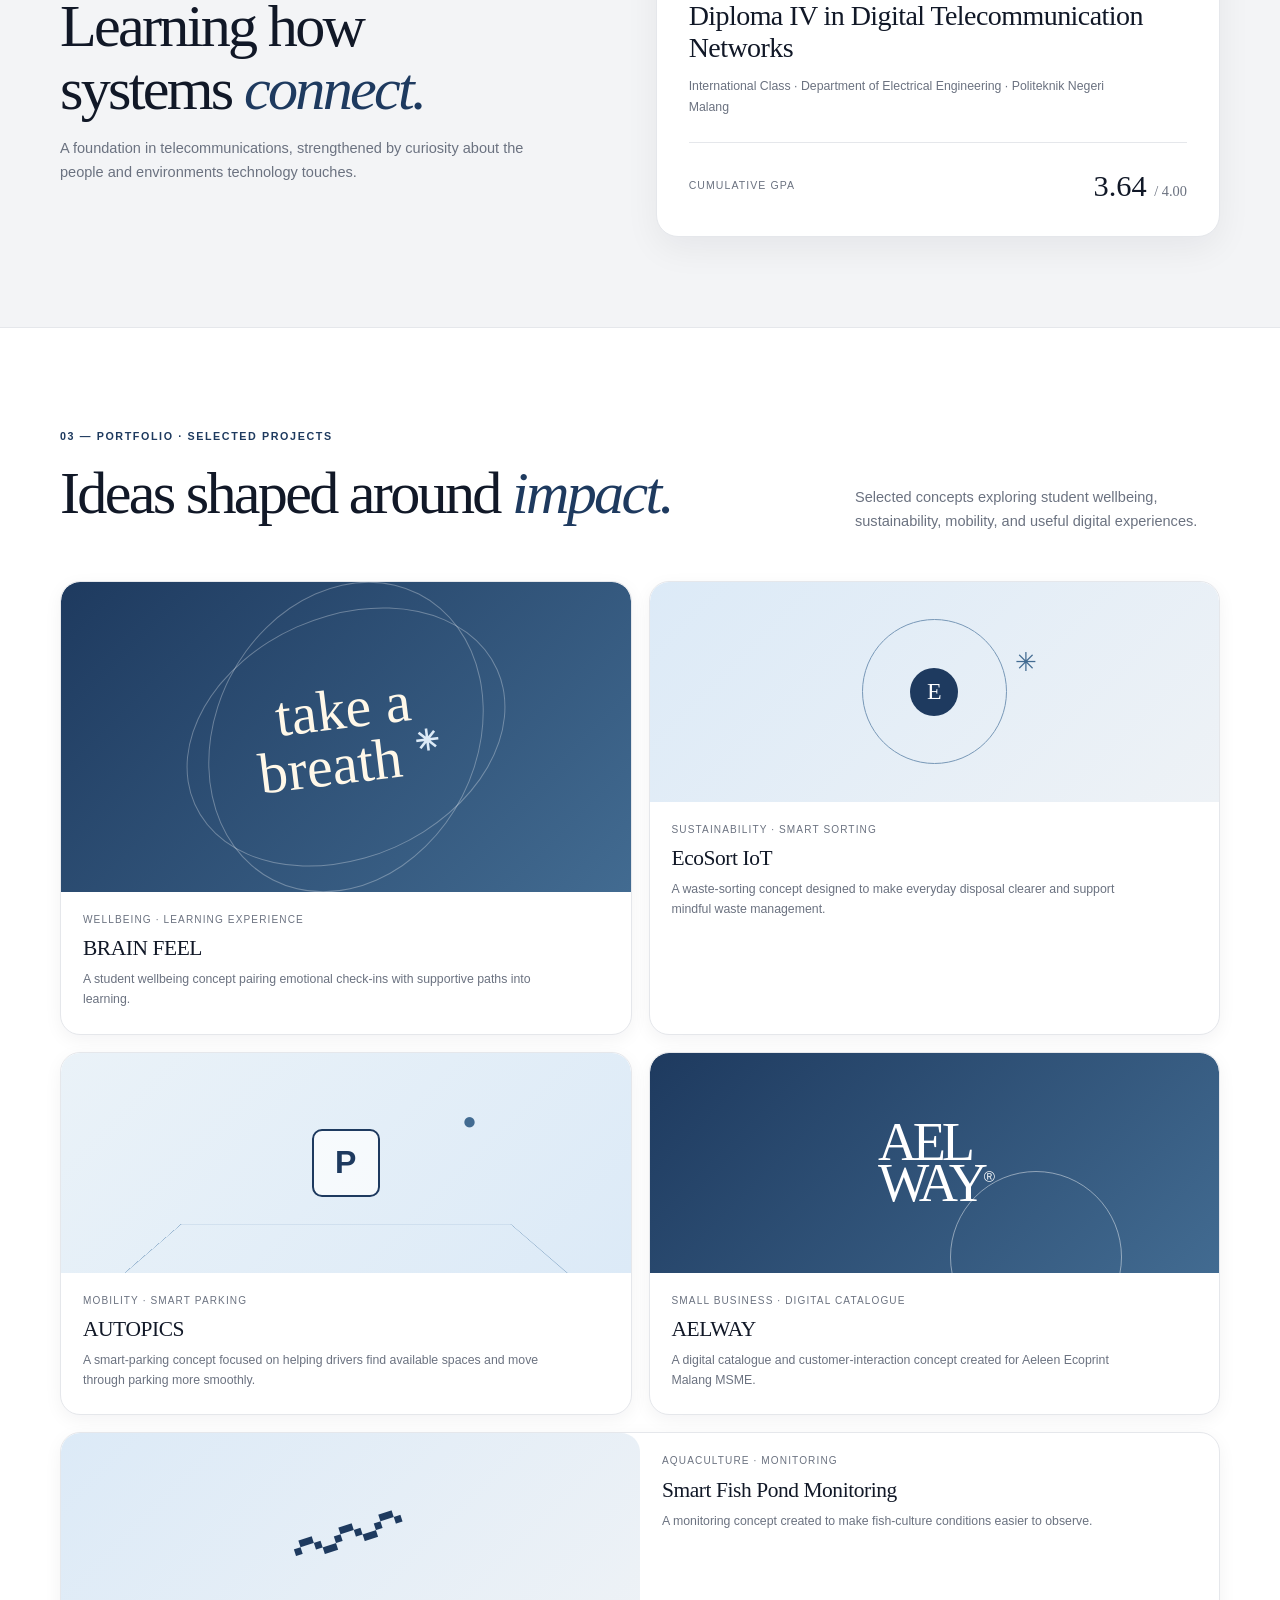
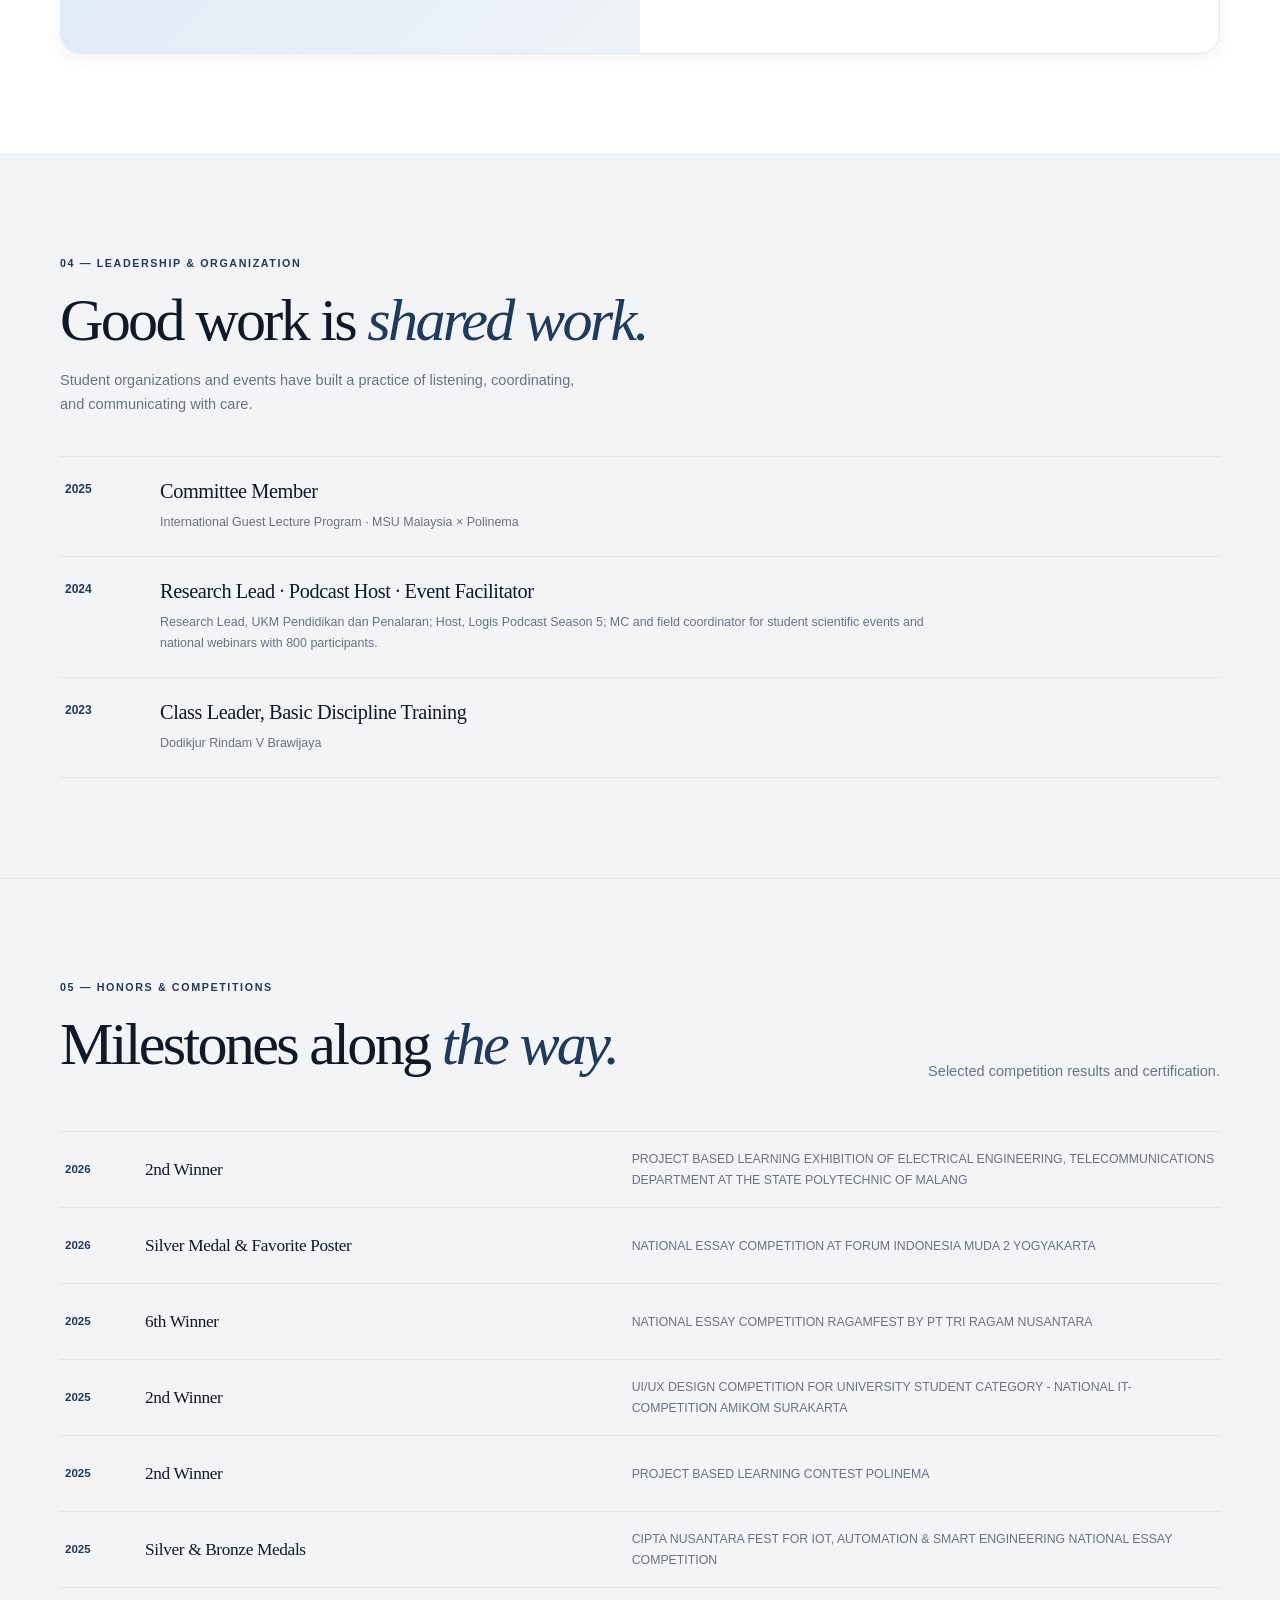
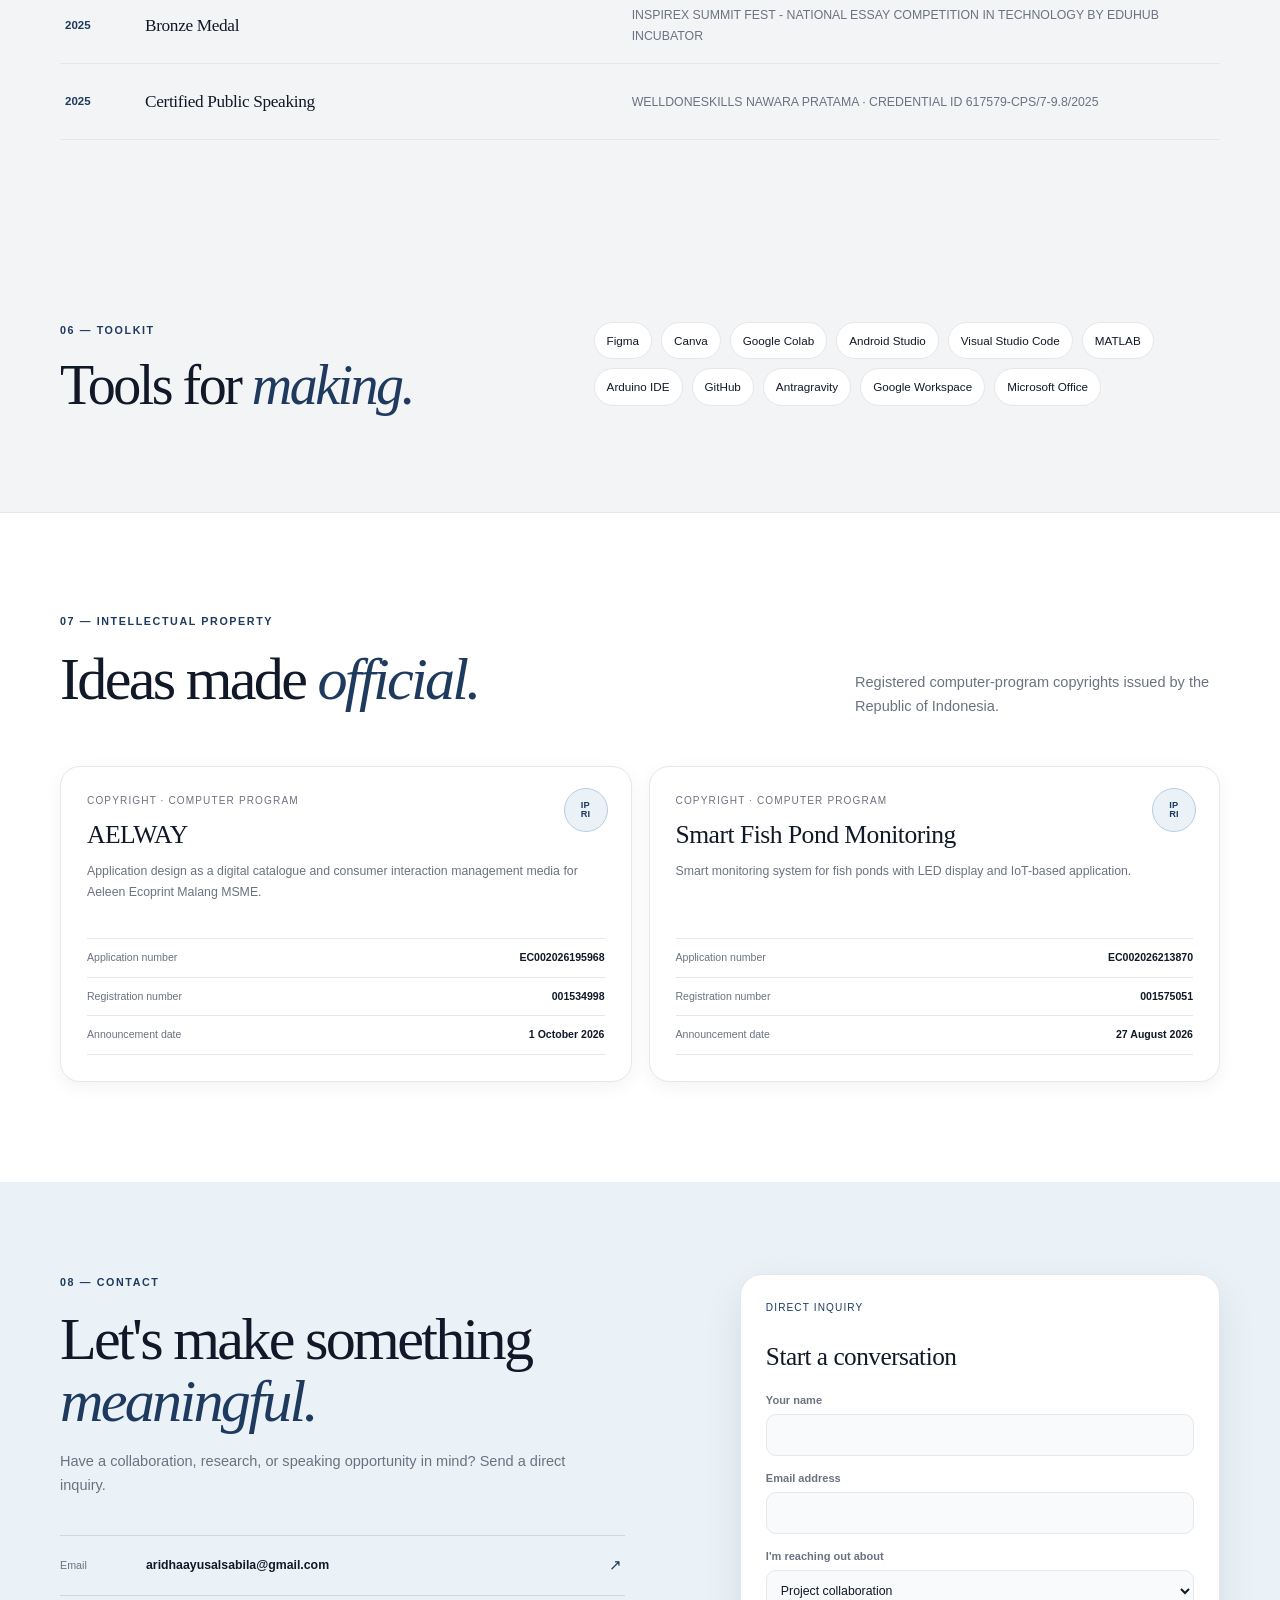
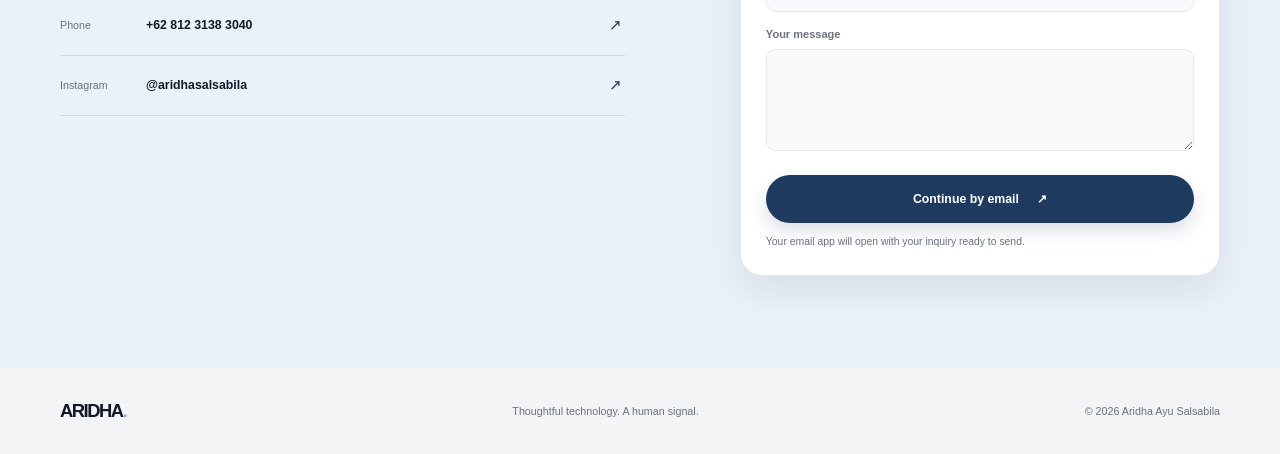
==== commit 9f414c10: "update hero section Removed the image label from the hero image section." ====
--- a/index.html
+++ b/index.html
@@ -31,7 +31,6 @@
         </div>
         <div class="hero-image has-image">
           <img src="assets/aridha.png" alt="Portrait of Aridha Ayu Salsabila">
-          <div class="image-label"><span>Curiosity, with purpose.</span></div>
         </div>
       </section>
 
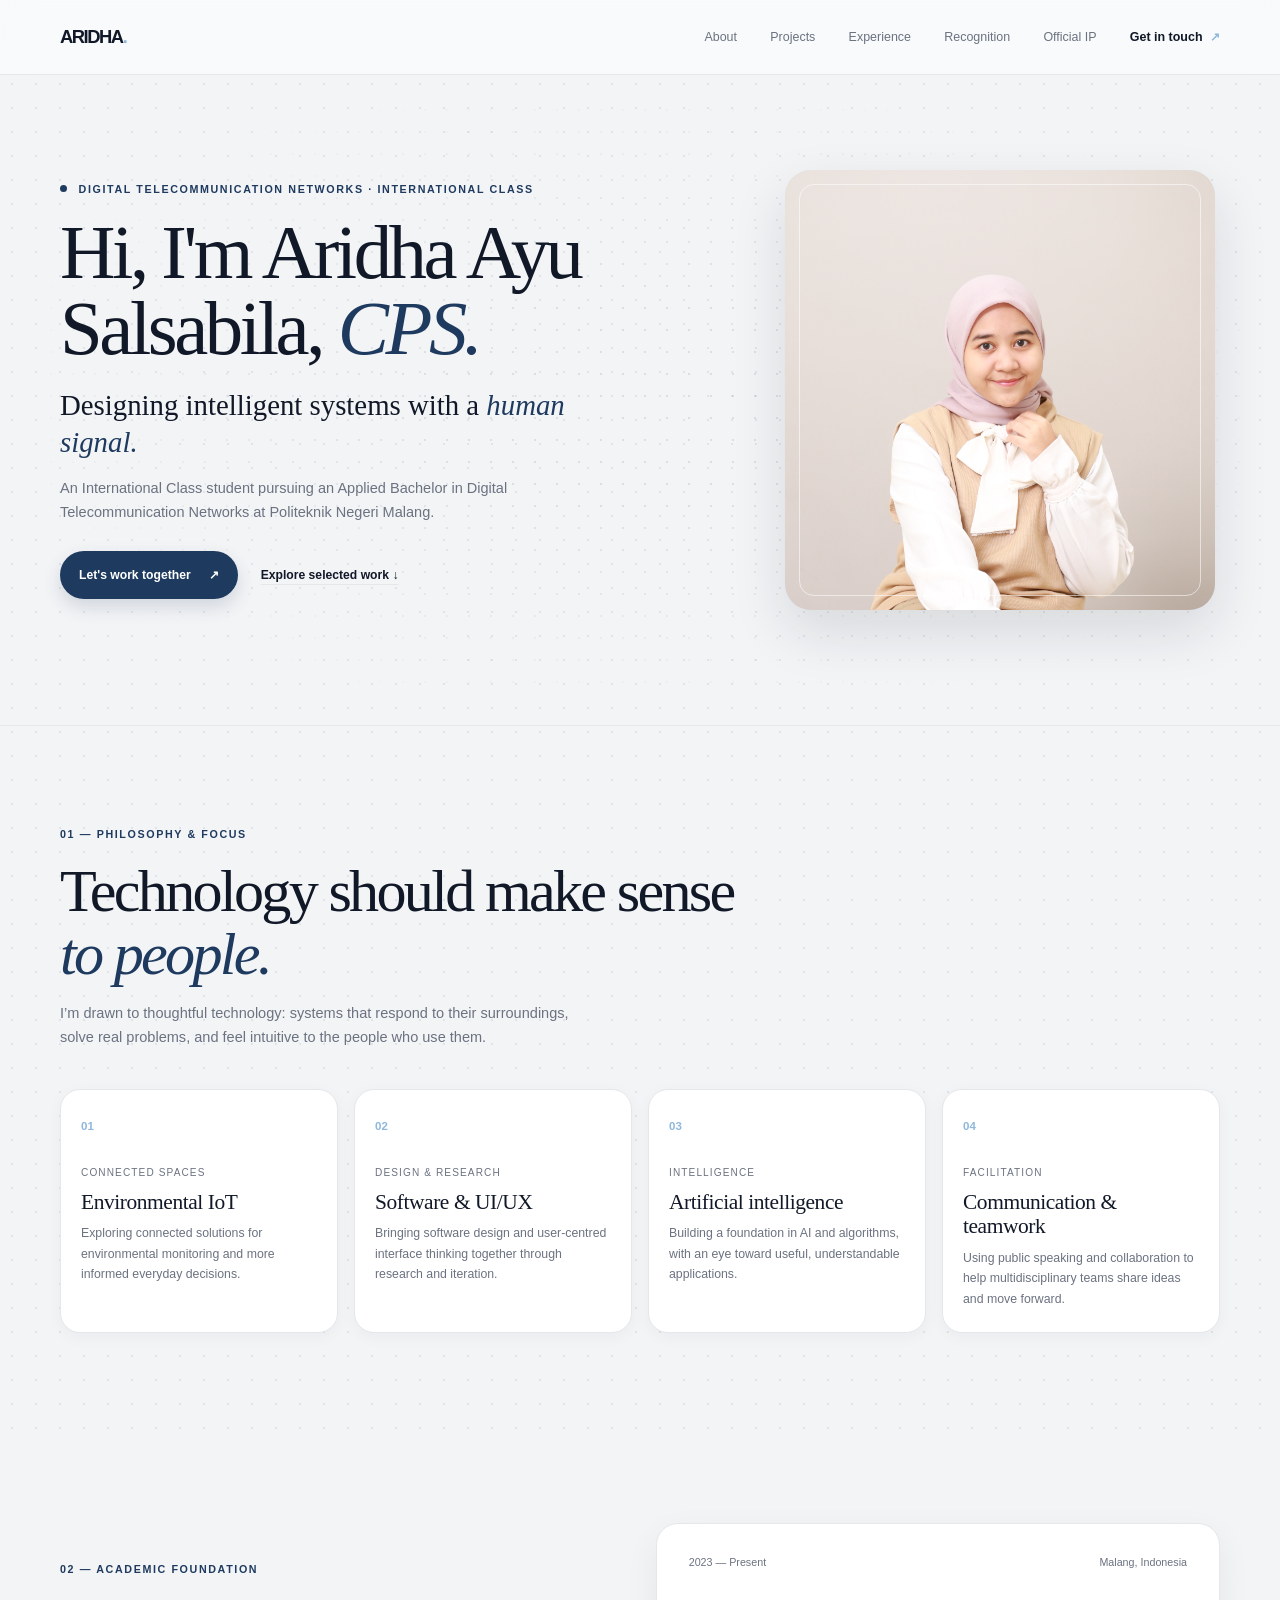
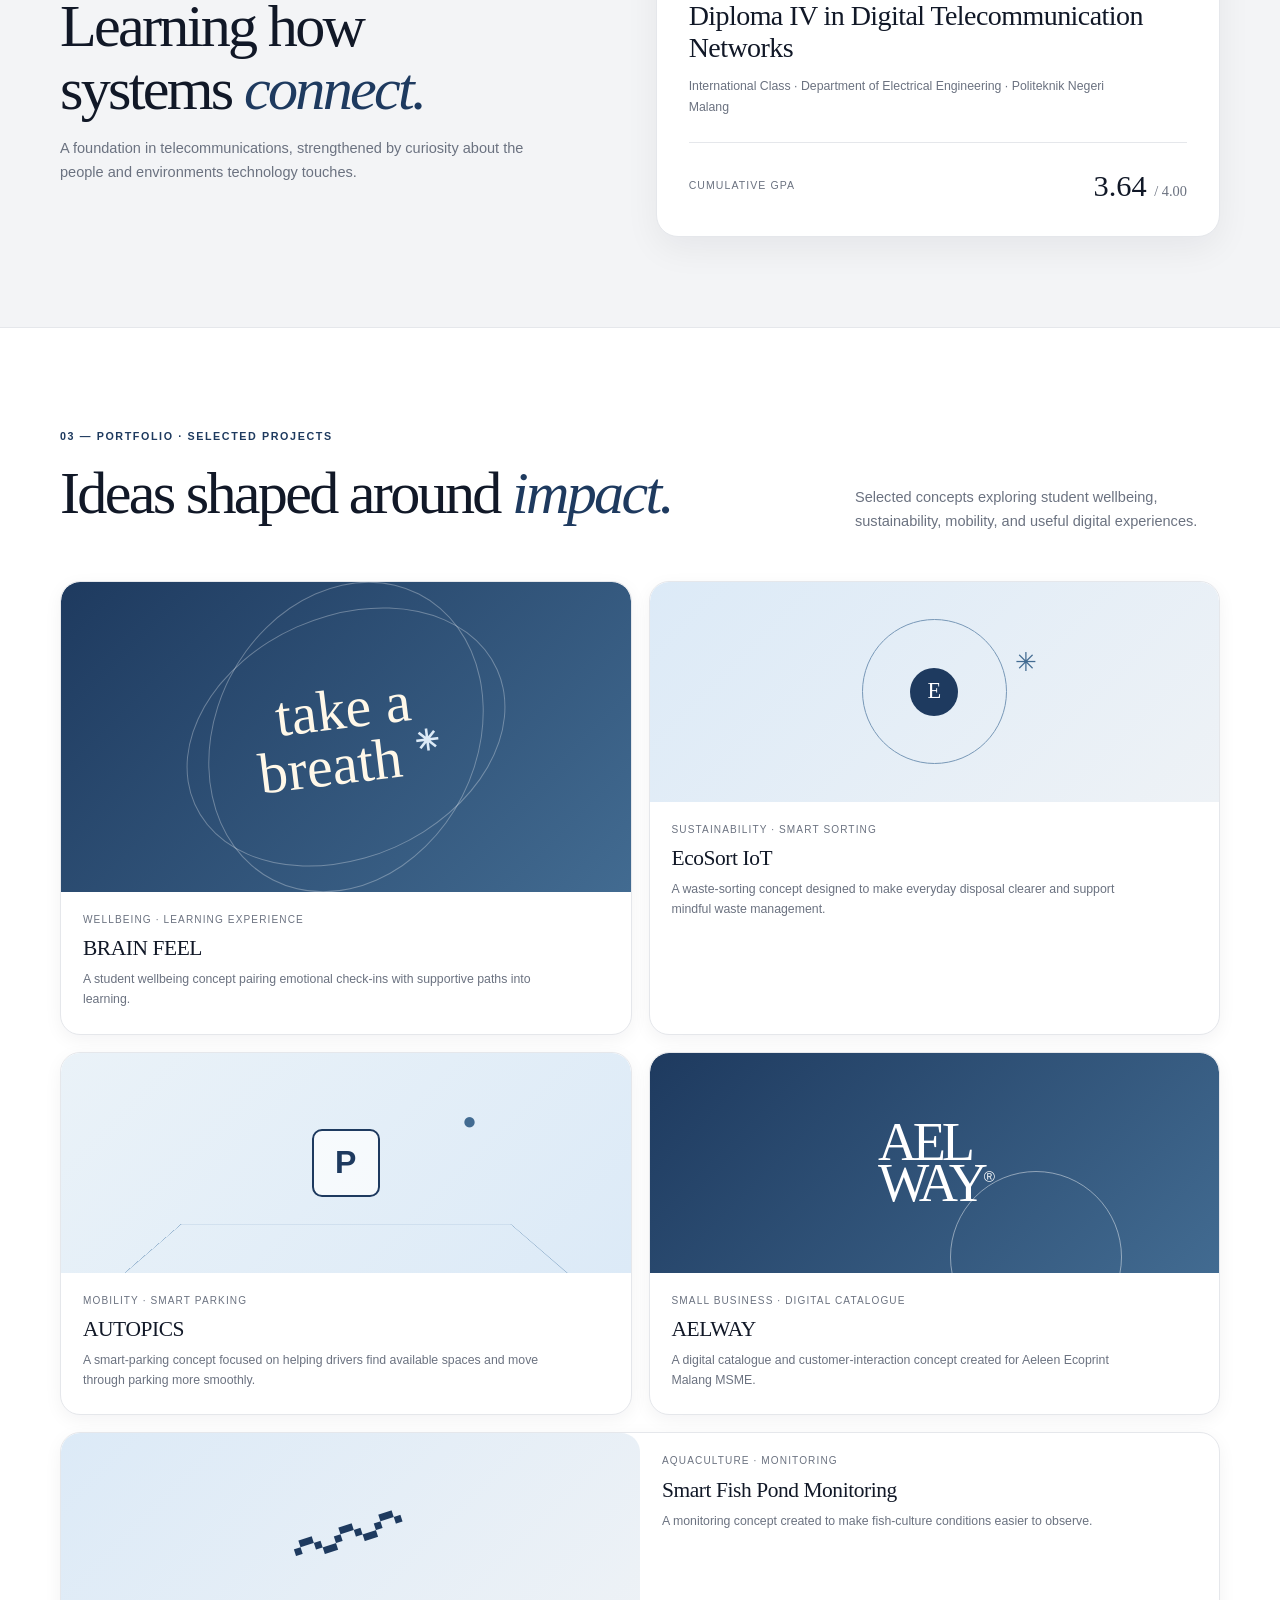
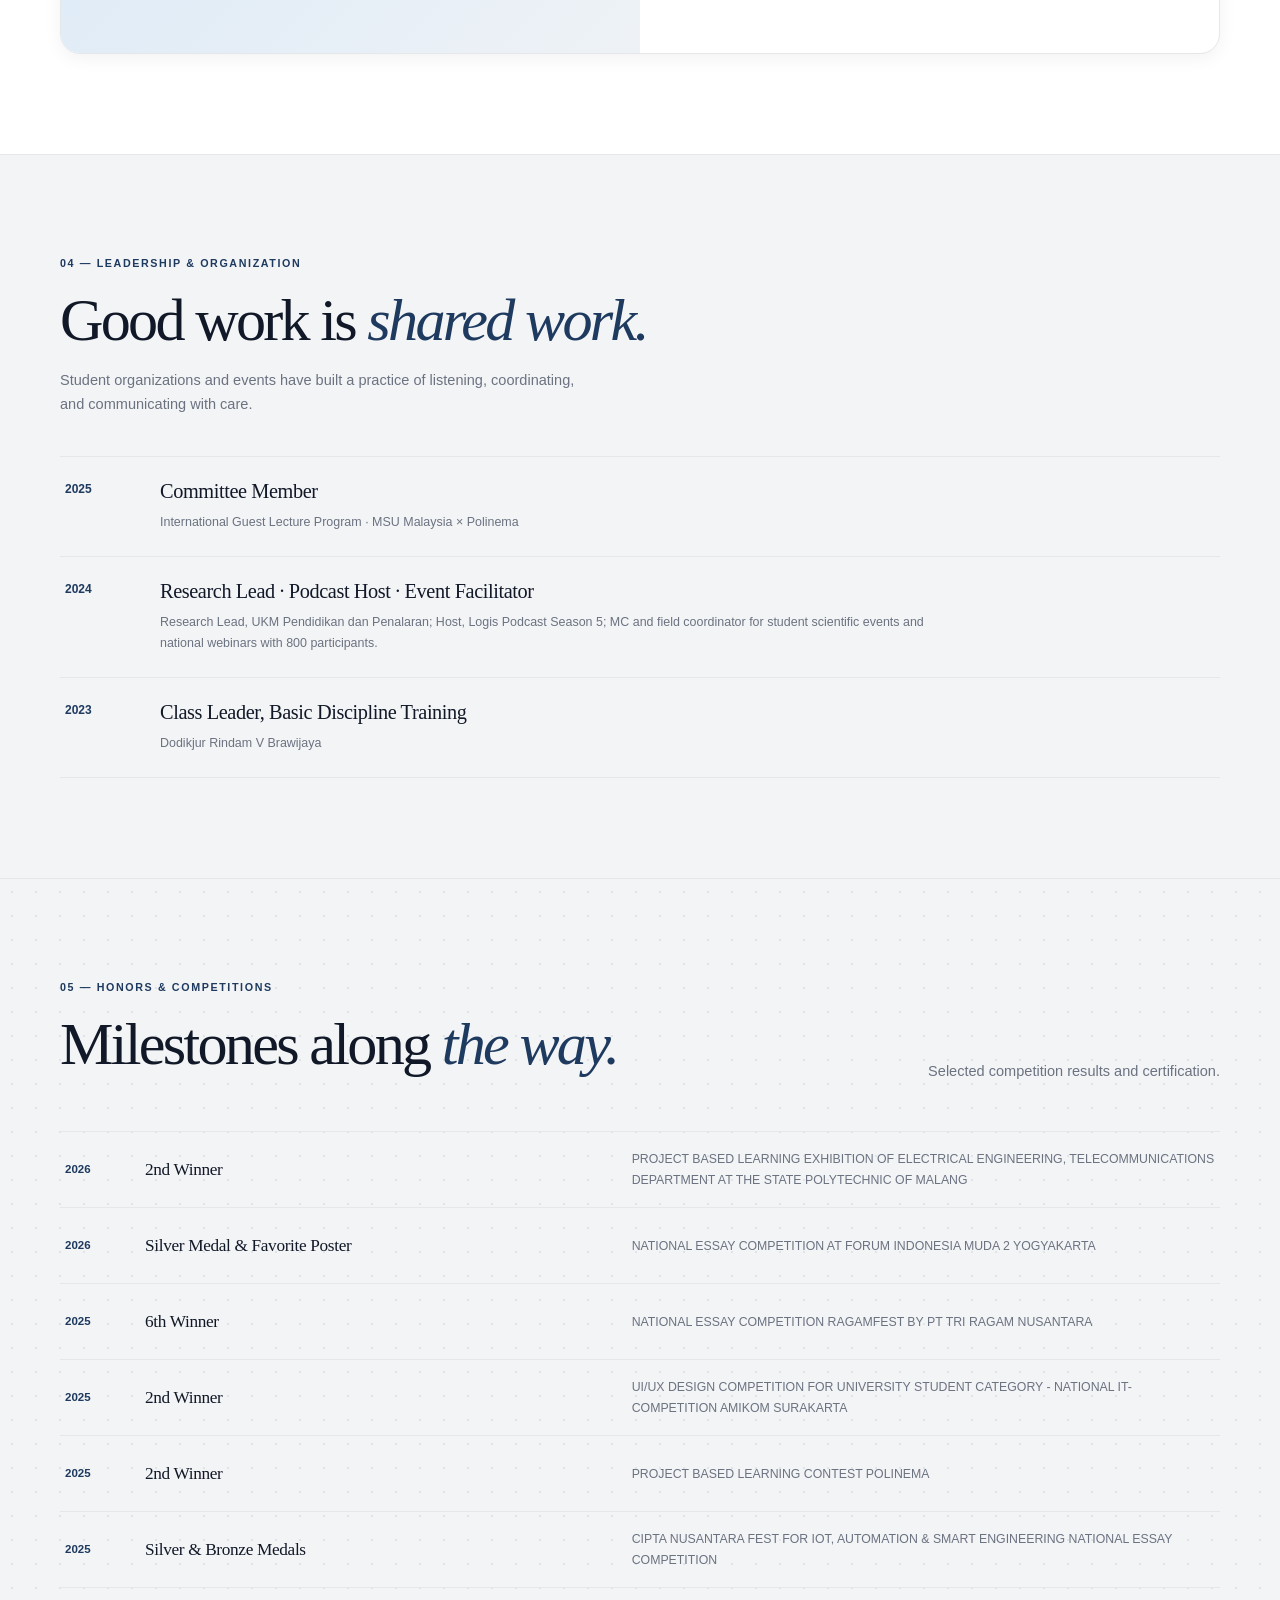
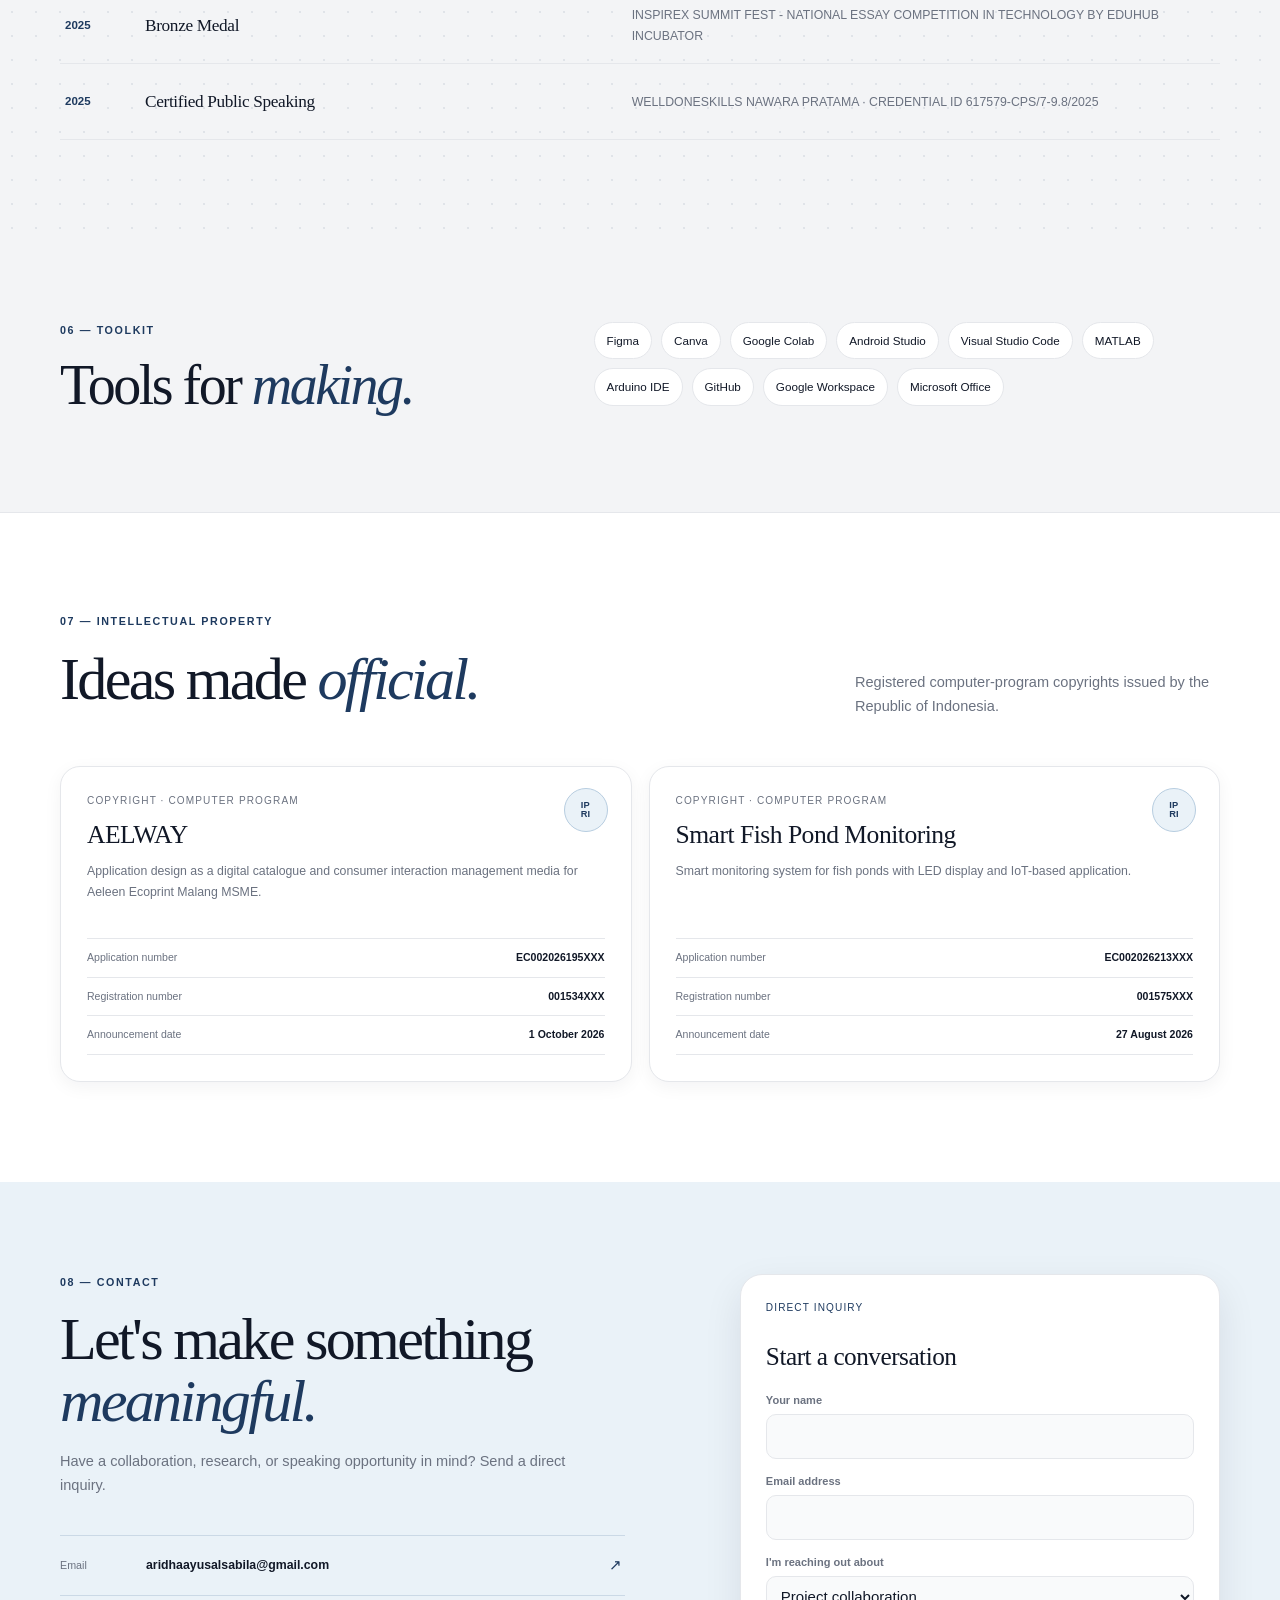
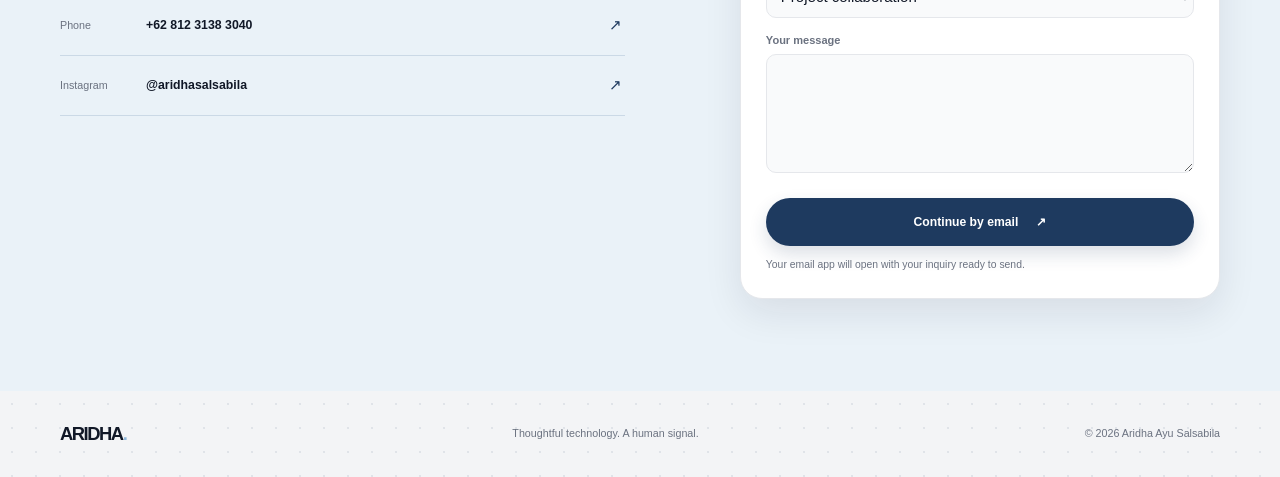
==== commit 0ea5e1ac: "fix bug Updated application and registration numbers for IP cards." ====
--- a/index.html
+++ b/index.html
@@ -103,14 +103,14 @@
       </section>
 
       <section class="toolkit-section" aria-labelledby="toolkit-title">
-        <div class="container toolkit-layout"><div><p class="eyebrow">06 — Toolkit</p><h2 id="toolkit-title">Tools for <em>making.</em></h2></div><ul class="tool-list" aria-label="Development and design tools"><li>Figma</li><li>Canva</li><li>Google Colab</li><li>Android Studio</li><li>Visual Studio Code</li><li>MATLAB</li><li>Arduino IDE</li><li>GitHub</li><li>Antragravity</li><li>Google Workspace</li><li>Microsoft Office</li></ul></div>
+        <div class="container toolkit-layout"><div><p class="eyebrow">06 — Toolkit</p><h2 id="toolkit-title">Tools for <em>making.</em></h2></div><ul class="tool-list" aria-label="Development and design tools"><li>Figma</li><li>Canva</li><li>Google Colab</li><li>Android Studio</li><li>Visual Studio Code</li><li>MATLAB</li><li>Arduino IDE</li><li>GitHub</li><li>Google Workspace</li><li>Microsoft Office</li></ul></div>
       </section>
 
       <section class="section projects-section" id="ip" aria-labelledby="ip-title">
         <div class="container"><div class="section-heading heading-row"><div><p class="eyebrow">07 — Intellectual property</p><h2 id="ip-title">Ideas made <em>official.</em></h2></div><p class="intro">Registered computer-program copyrights issued by the Republic of Indonesia.</p></div>
           <div class="ip-grid">
-            <article class="ip-card"><span class="ip-seal" aria-hidden="true">IP<br>RI</span><p class="overline">Copyright · Computer program</p><h3>AELWAY</h3><p>Application design as a digital catalogue and consumer interaction management media for Aeleen Ecoprint Malang MSME.</p><dl><div><dt>Application number</dt><dd>EC002026195968</dd></div><div><dt>Registration number</dt><dd>001534998</dd></div><div><dt>Announcement date</dt><dd>1 October 2026</dd></div></dl></article>
-            <article class="ip-card"><span class="ip-seal" aria-hidden="true">IP<br>RI</span><p class="overline">Copyright · Computer program</p><h3>Smart Fish Pond Monitoring</h3><p>Smart monitoring system for fish ponds with LED display and IoT-based application.</p><dl><div><dt>Application number</dt><dd>EC002026213870</dd></div><div><dt>Registration number</dt><dd>001575051</dd></div><div><dt>Announcement date</dt><dd>27 August 2026</dd></div></dl></article>
+            <article class="ip-card"><span class="ip-seal" aria-hidden="true">IP<br>RI</span><p class="overline">Copyright · Computer program</p><h3>AELWAY</h3><p>Application design as a digital catalogue and consumer interaction management media for Aeleen Ecoprint Malang MSME.</p><dl><div><dt>Application number</dt><dd>EC002026195XXX</dd></div><div><dt>Registration number</dt><dd>001534XXX</dd></div><div><dt>Announcement date</dt><dd>1 October 2026</dd></div></dl></article>
+            <article class="ip-card"><span class="ip-seal" aria-hidden="true">IP<br>RI</span><p class="overline">Copyright · Computer program</p><h3>Smart Fish Pond Monitoring</h3><p>Smart monitoring system for fish ponds with LED display and IoT-based application.</p><dl><div><dt>Application number</dt><dd>EC002026213XXX</dd></div><div><dt>Registration number</dt><dd>001575XXX</dd></div><div><dt>Announcement date</dt><dd>27 August 2026</dd></div></dl></article>
           </div>
         </div>
       </section>
--- a/styles.css
+++ b/styles.css
@@ -50,7 +50,7 @@
 .tagline { max-width: 520px; margin: 0 0 13px; font-family: var(--serif); font-size: clamp(1.35rem, 2.4vw, 1.8rem); line-height: 1.3; }
 .intro { max-width: 535px; color: var(--muted); font-size: .91rem; }
 .hero-actions { display: flex; align-items: center; flex-wrap: wrap; gap: 23px; margin-top: 27px; }
-.button { min-height: 48px; padding: 12px 19px; display: inline-flex; align-items: center; justify-content: center; gap: 18px; border: 0; border-radius: 3px; color: white; background: var(--green); font-size: .77rem; font-weight: 650; text-decoration: none; cursor: pointer; transition: transform .2s ease, background .2s ease; }
+.button { min-height: 48px; padding: 12px 19px; display: inline-flex; align-items: center; justify-content: center; gap: 18px; border: 0; border-radius: 3px; color: white; background: var(--green); font-size: .76rem; font-weight: 700; text-decoration: none; transition: transform .2s ease, background .2s ease; }
 .button:hover { transform: translateY(-2px); background: var(--green-dark); }
 .quiet-link { font-size: .76rem; font-weight: 650; text-decoration-color: var(--line); text-underline-offset: 5px; }
 .hero-tags { margin: 45px 0 0; padding: 0; display: flex; flex-wrap: wrap; gap: 9px; list-style: none; }
@@ -105,7 +105,7 @@
 .art-feel b { color: var(--yellow); font-size: .5em; vertical-align: top; }
 .art-eco { background: #dce4d0; }
 .eco-orbit { width: 145px; height: 145px; border: 1px solid #708366; border-radius: 50%; }
-.eco-core { position: absolute; width: 48px; height: 48px; display: grid; place-items: center; border-radius: 50%; color: white; background: var(--green); font-family: var(--serif); font-size: 1.5rem; }
+.eco-core { position: absolute; width: 48px; height: 48px; display: grid; place-items: center; border-radius: 50%; color: white; background: var(--green); font-family: var(--serif); font-size: 1.4rem; }
 .eco-leaf { position: absolute; top: 27%; right: 32%; color: #788f6b; font-size: 1.65rem; }
 .art-auto { background: #dce6e6; }
 .parking-sign { width: 68px; height: 68px; display: grid; place-items: center; border: 2px solid #47666a; border-radius: 10px; color: #47666a; font-size: 2rem; font-weight: 600; }
@@ -170,7 +170,7 @@
 .inquiry-form .overline { margin: 0 0 6px; color: var(--green); }
 .inquiry-form h3 { margin-bottom: 20px; font-size: 1.58rem; }
 .inquiry-form label { display: block; margin: 13px 0 5px; color: var(--muted); font-size: .69rem; font-weight: 650; }
-.inquiry-form input, .inquiry-form select, .inquiry-form textarea { width: 100%; min-height: 42px; padding: 9px 10px; border: 1px solid var(--line); border-radius: 2px; color: var(--ink); background: var(--paper); font-size: .77rem; }
+.inquiry-form input, .inquiry-form select, .inquiry-form textarea { width: 100%; min-height: 42px; padding: 9px 10px; border: 1px solid var(--line); border-radius: 2px; color: var(--ink); background: #f9fafb; }
 .inquiry-form textarea { min-height: 102px; resize: vertical; }
 .inquiry-form input:focus, .inquiry-form select:focus, .inquiry-form textarea:focus { outline: 2px solid var(--green); outline-offset: 2px; }
 .inquiry-form .button { width: 100%; margin-top: 17px; }
@@ -308,3 +308,35 @@
   .navigation { border-color: var(--line); background: var(--paper); }
   .navigation a { border-color: var(--line); }
 }
+
+/* Subtle dot-grid texture for the page and hero */
+body {
+  background-color: var(--paper);
+  background-image: radial-gradient(
+    circle,
+    rgb(30 58 95 / 9%) 1px,
+    transparent 1.2px
+  );
+  background-size: 24px 24px;
+}
+
+.hero {
+  position: relative;
+  isolation: isolate;
+}
+
+.hero::before {
+  position: absolute;
+  z-index: -1;
+  inset: 1.5rem -1.25rem;
+  border-radius: 32px;
+  background-image: radial-gradient(
+    circle,
+    rgb(30 58 95 / 11%) 1px,
+    transparent 1.3px
+  );
+  background-size: 22px 22px;
+  mask-image: radial-gradient(ellipse at center, #000 25%, transparent 82%);
+  content: "";
+  pointer-events: none;
+}
